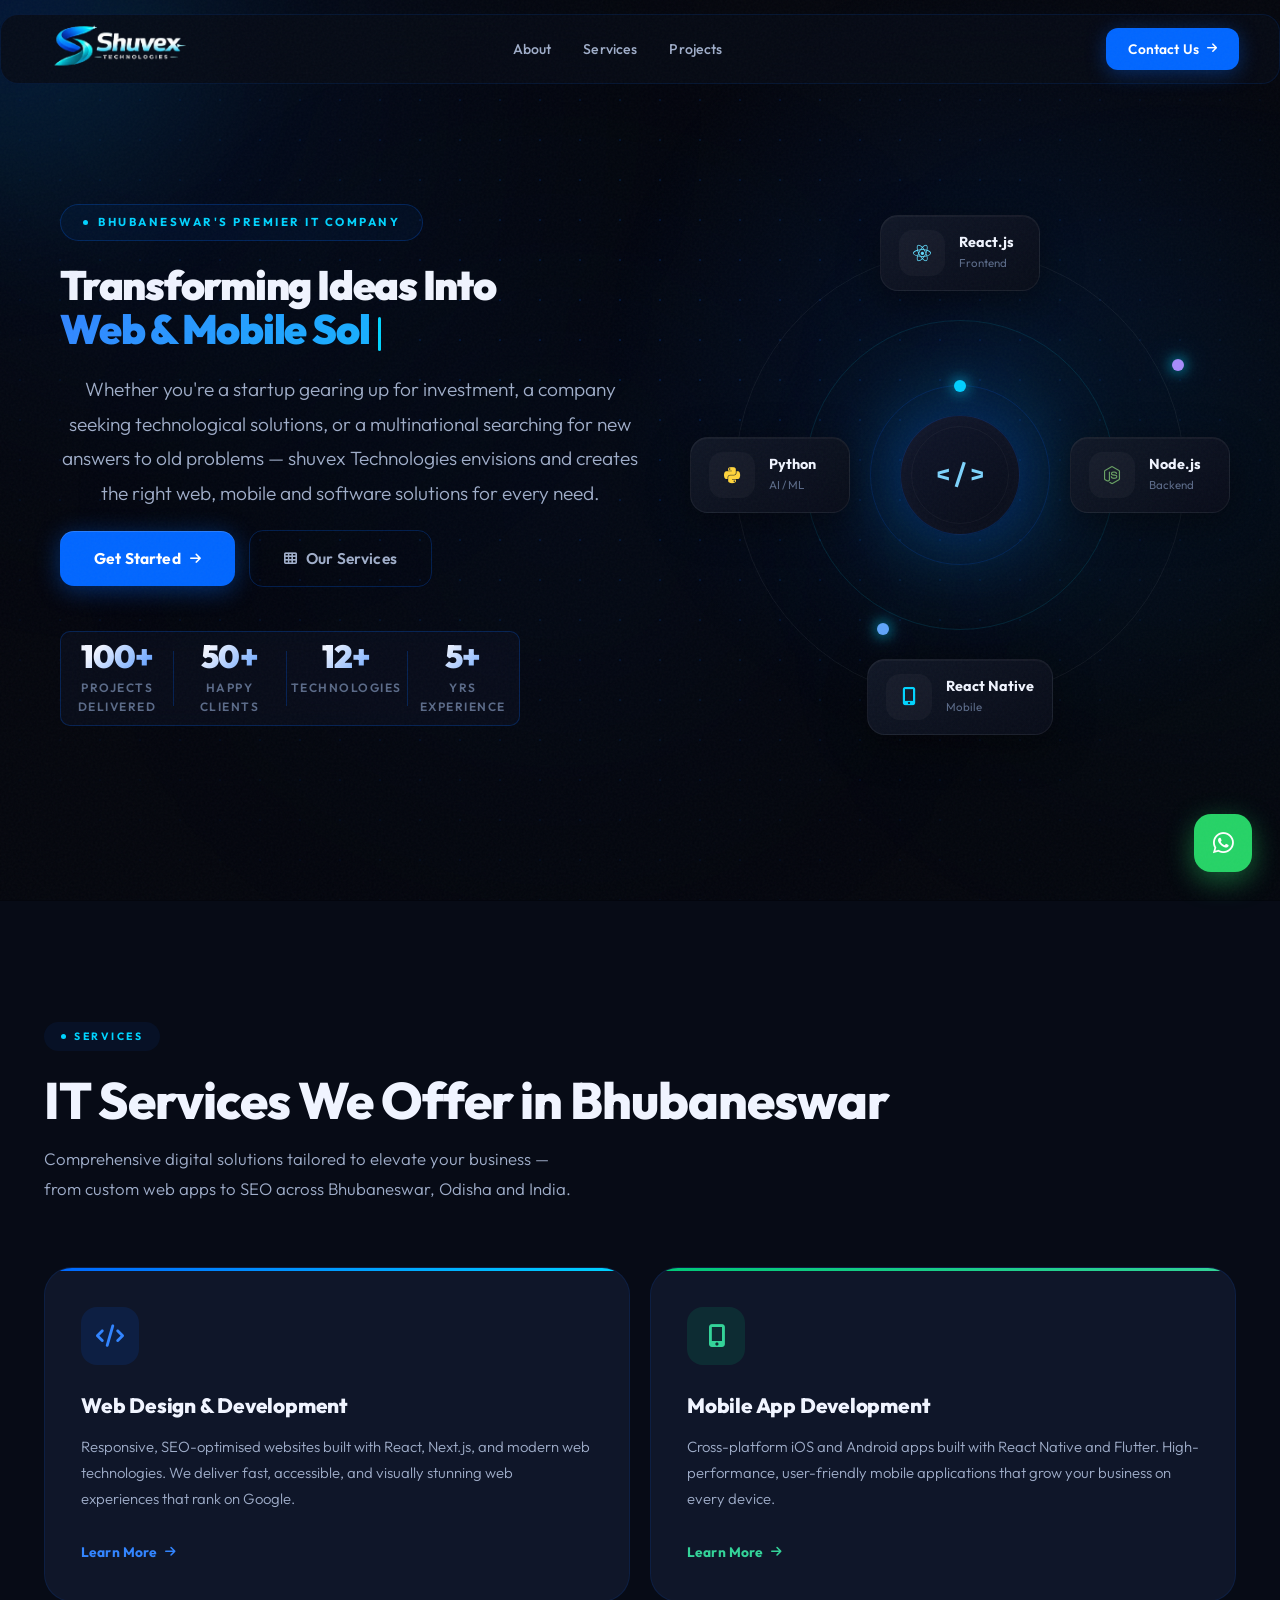
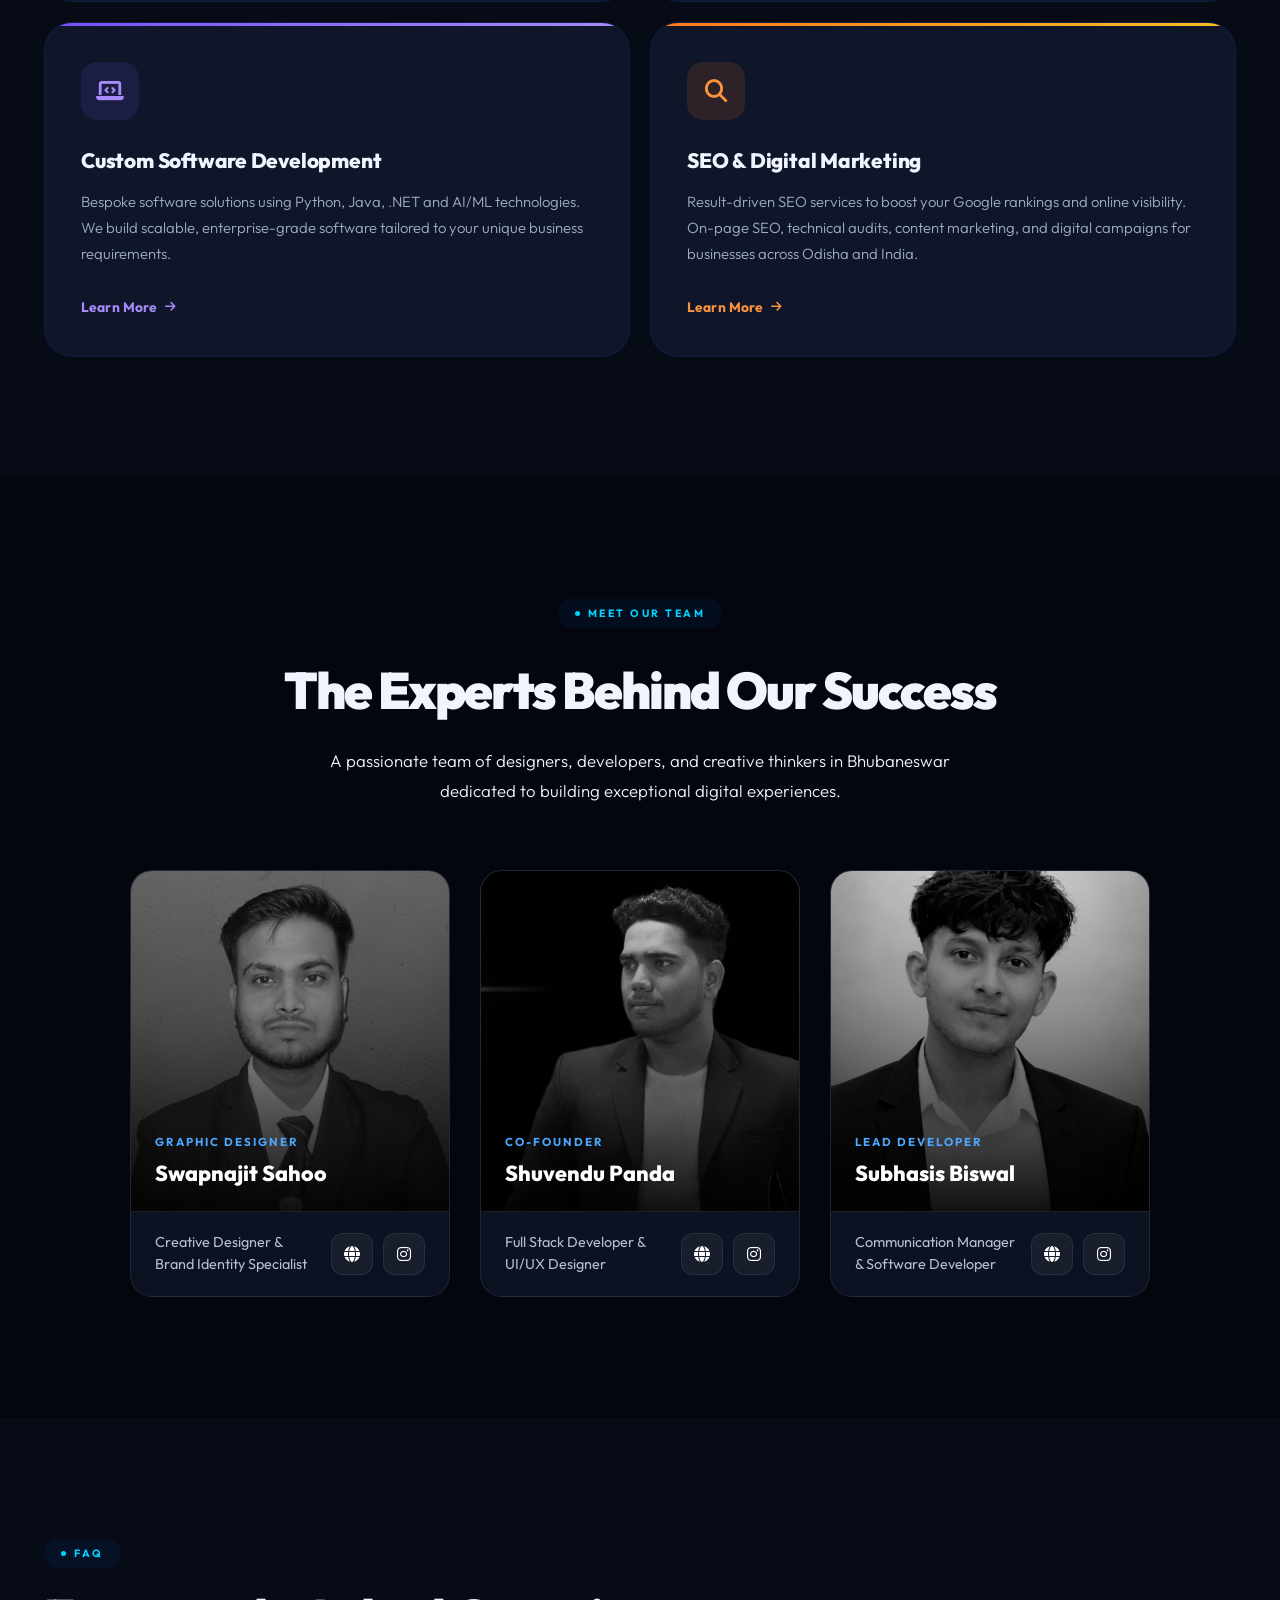
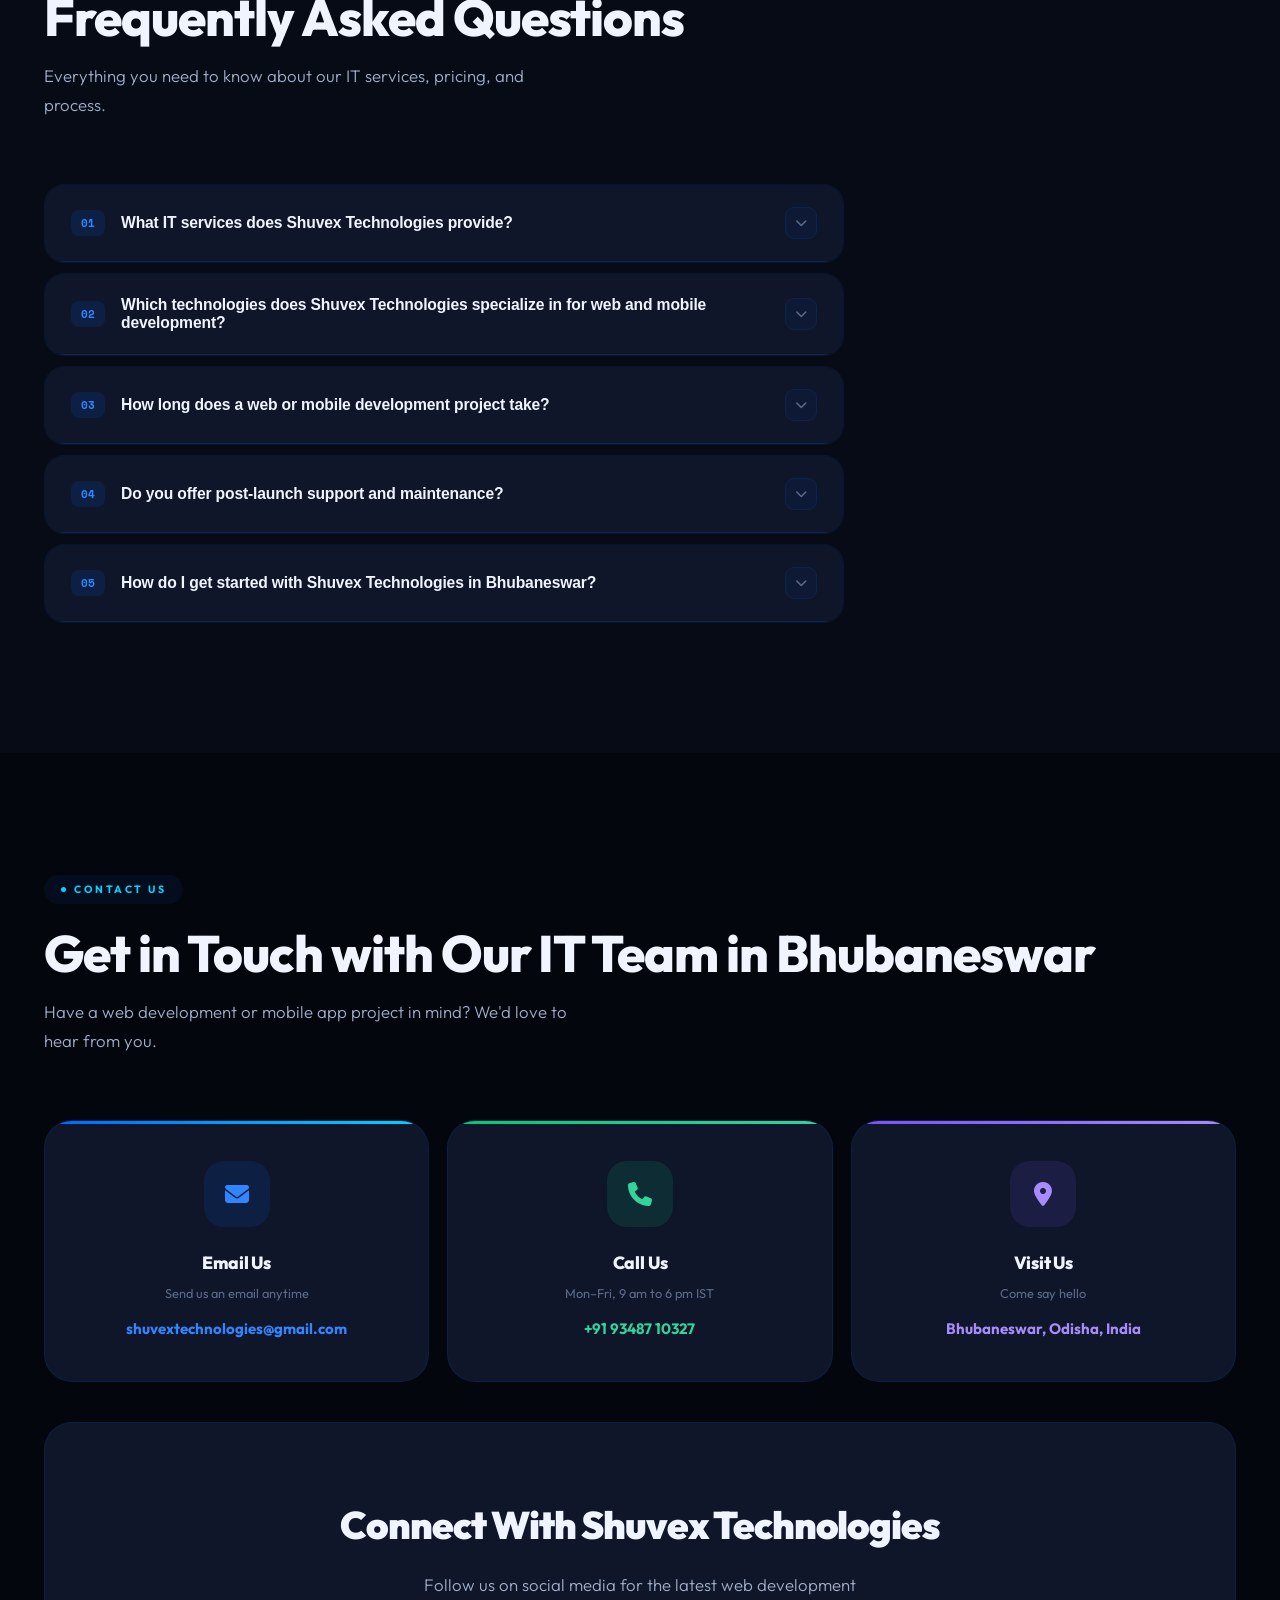
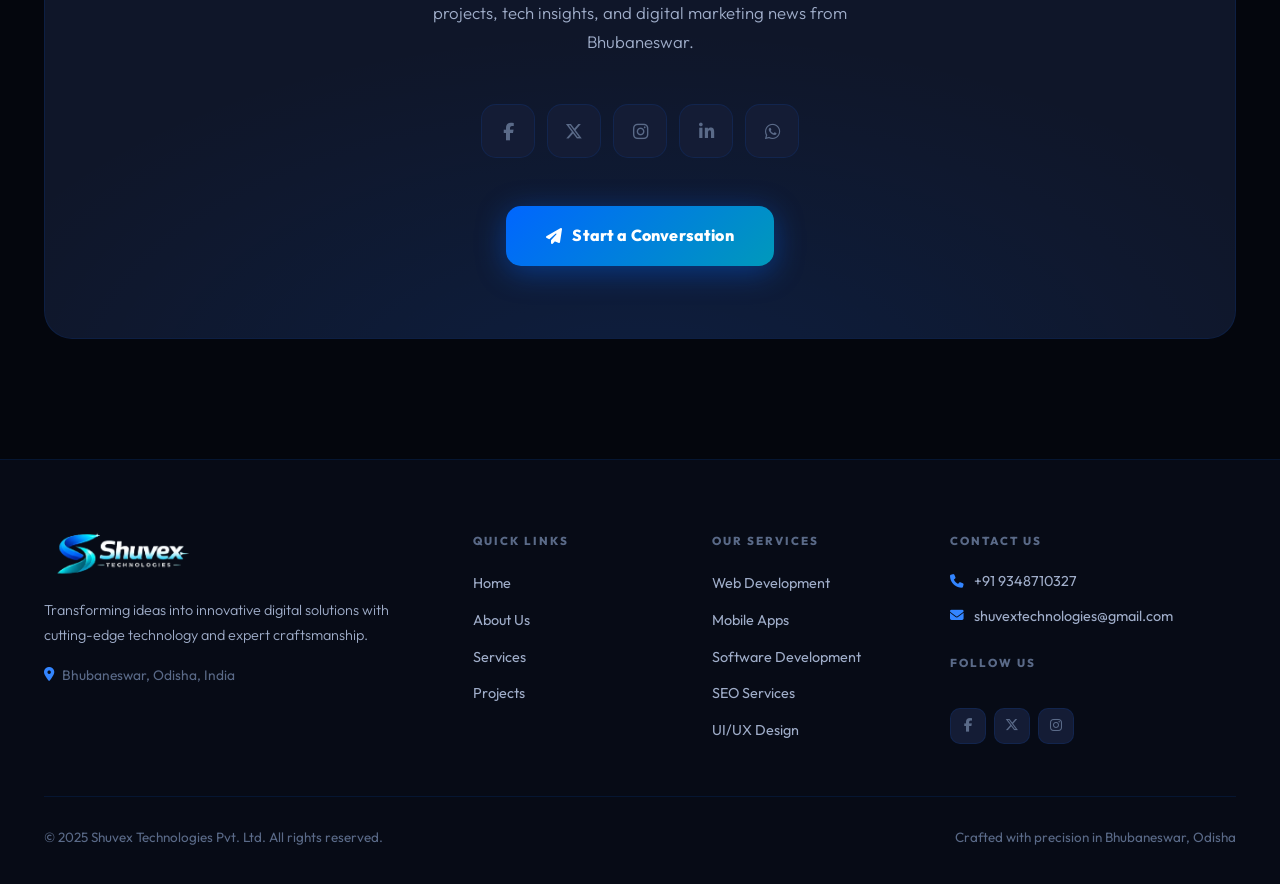
==== index.html @ db58a2f0 "Add files via upload" ====
<!DOCTYPE html>
<html lang="en-IN" prefix="og: https://ogp.me/ns#">
<head>
  <meta charset="UTF-8" />
  <meta name="viewport" content="width=device-width, initial-scale=1.0" />
  <meta http-equiv="X-UA-Compatible" content="IE=edge" />
  <meta name="format-detection" content="telephone=no" />

  <!-- ═══════════════════════════════════════════════
       CANONICAL & ALTERNATE
       ▸ Replace YOUR_DOMAIN with your actual domain
         e.g. https://www.shuvextechnologies.com
  ═══════════════════════════════════════════════ -->
  <link rel="canonical" href="https://www.shuvextechnologies.com/" />
  <link rel="alternate" hreflang="en-IN" href="https://www.shuvextechnologies.com/" />
  <link rel="alternate" hreflang="x-default" href="https://www.shuvextechnologies.com/" />

  <!-- ═══════════════════════════════════════════════
       PRIMARY META TAGS
       ▸ Title: ~60 chars | Description: ~155 chars
       ▸ Consistent brand name: "Shuvex Technologies"
  ═══════════════════════════════════════════════ -->
  <title>Shuvex Technologies | Web & Mobile App Development — Bhubaneswar, Odisha</title>
  <meta name="description" content="Shuvex Technologies – Bhubaneswar's leading IT company. Expert web development, mobile apps (React Native, Flutter), custom software & SEO. 100+ projects, 50+ clients. Call +91-9348710327." />
  <meta name="keywords" content="web development Bhubaneswar, mobile app development Odisha, IT company Bhubaneswar, software development India, SEO services Bhubaneswar, React development, Node.js development, Flutter app development, Python AI ML, Shuvex Technologies" />
  <meta name="author" content="Shuvex Technologies" />
  <meta name="robots" content="index, follow, max-snippet:-1, max-image-preview:large, max-video-preview:-1" />
  <meta name="googlebot" content="index, follow" />
  <meta name="revisit-after" content="7 days" />
  <meta name="language" content="en-IN" />
  <meta name="rating" content="general" />
  <meta name="theme-color" content="#0a0a0f" />

  <!-- ═══════════════════════════════════════════════
       GEO & CONTACT
  ═══════════════════════════════════════════════ -->
  <meta name="geo.region" content="IN-OR" />
  <meta name="geo.placename" content="Bhubaneswar, Odisha, India" />
  <meta name="geo.position" content="20.2961;85.8245" />
  <meta name="ICBM" content="20.2961, 85.8245" />
  <meta name="contact" content="shuvextechnologies@gmail.com" />
  <meta name="telephone" content="+91-9348710327" />

  <!-- ═══════════════════════════════════════════════
       OPEN GRAPH — Facebook / LinkedIn
       ▸ og:image must be 1200×630 px, < 8MB, absolute URL
       ▸ Replace YOUR_DOMAIN throughout
  ═══════════════════════════════════════════════ -->
  <meta property="og:type" content="website" />
  <meta property="og:site_name" content="Shuvex Technologies" />
  <meta property="og:url" content="https://www.shuvextechnologies.com/" />
  <meta property="og:title" content="Shuvex Technologies | Web & Mobile App Development — Bhubaneswar" />
  <meta property="og:description" content="Transform your business with cutting-edge digital solutions. Web development, mobile apps, custom software & SEO by Bhubaneswar's top IT company. 100+ projects delivered." />
  <meta property="og:image" content="https://www.shuvextechnologies.com/og-image.jpg" />
  <meta property="og:image:secure_url" content="https://www.shuvextechnologies.com/og-image.jpg" />
  <meta property="og:image:width" content="1200" />
  <meta property="og:image:height" content="630" />
  <meta property="og:image:alt" content="Shuvex Technologies – IT Company in Bhubaneswar, Odisha" />
  <meta property="og:image:type" content="image/jpeg" />
  <meta property="og:locale" content="en_IN" />

  <!-- ═══════════════════════════════════════════════
       TWITTER / X CARD
  ═══════════════════════════════════════════════ -->
  <meta name="twitter:card" content="summary_large_image" />
  <meta name="twitter:site" content="@innovative9197" />
  <meta name="twitter:creator" content="@innovative9197" />
  <meta name="twitter:title" content="Shuvex Technologies | Web & Mobile App Development — Bhubaneswar" />
  <meta name="twitter:description" content="Bhubaneswar's premier IT company. Web development, mobile apps, custom software & SEO. 100+ projects, 50+ clients. Call +91-9348710327." />
  <meta name="twitter:image" content="https://www.shuvextechnologies.com/og-image.jpg" />
  <meta name="twitter:image:alt" content="Shuvex Technologies Logo and Banner" />

  <!-- ═══════════════════════════════════════════════
       STRUCTURED DATA — Organization
       ▸ Single source of truth; @id matches canonical
  ═══════════════════════════════════════════════ -->
  <script type="application/ld+json">
  {
    "@context": "https://schema.org",
    "@type": "Organization",
    "@id": "https://www.shuvextechnologies.com/#organization",
    "name": "Shuvex Technologies",
    "legalName": "Shuvex Technologies Private Limited",
    "url": "https://www.shuvextechnologies.com/",
    "logo": {
      "@type": "ImageObject",
      "url": "https://www.shuvextechnologies.com/shuvex_2.webp",
      "width": 200,
      "height": 60
    },
    "image": "https://www.shuvextechnologies.com/og-image.jpg",
    "description": "Leading IT company in Bhubaneswar providing web development, mobile app development, custom software solutions, and SEO services across Odisha and India.",
    "email": "shuvextechnologies@gmail.com",
    "telephone": "+91-9348710327",
    "foundingDate": "2019",
    "numberOfEmployees": {
      "@type": "QuantitativeValue",
      "value": 10
    },
    "address": {
      "@type": "PostalAddress",
      "addressLocality": "Bhubaneswar",
      "addressRegion": "Odisha",
      "postalCode": "751001",
      "addressCountry": "IN"
    },
    "geo": {
      "@type": "GeoCoordinates",
      "latitude": "20.2961",
      "longitude": "85.8245"
    },
    "areaServed": [
      { "@type": "City",    "name": "Bhubaneswar" },
      { "@type": "State",   "name": "Odisha" },
      { "@type": "Country", "name": "India" }
    ],
    "knowsAbout": ["Web Development", "Mobile App Development", "Software Development", "SEO", "React", "Node.js", "Flutter", "Python", "AI/ML"],
    "sameAs": [
      "https://www.facebook.com/people/Innovativedev/61570509564772/",
      "https://x.com/innovative9197",
      "https://www.instagram.com/innovativedev12/",
      "https://www.linkedin.com/in/innovative-dev-6765a0341/"
    ]
  }
  </script>

  <!-- ═══════════════════════════════════════════════
       STRUCTURED DATA — Local Business
  ═══════════════════════════════════════════════ -->
  <script type="application/ld+json">
  {
    "@context": "https://schema.org",
    "@type": "LocalBusiness",
    "@id": "https://www.shuvextechnologies.com/#localbusiness",
    "name": "Shuvex Technologies",
    "image": "https://www.shuvextechnologies.com/og-image.jpg",
    "url": "https://www.shuvextechnologies.com/",
    "telephone": "+91-9348710327",
    "email": "shuvextechnologies@gmail.com",
    "priceRange": "$$",
    "currenciesAccepted": "INR",
    "paymentAccepted": "Cash, Credit Card, Bank Transfer, UPI",
    "address": {
      "@type": "PostalAddress",
      "addressLocality": "Bhubaneswar",
      "addressRegion": "Odisha",
      "postalCode": "751001",
      "addressCountry": "IN"
    },
    "geo": {
      "@type": "GeoCoordinates",
      "latitude": "20.2961",
      "longitude": "85.8245"
    },
    "openingHoursSpecification": [
      {
        "@type": "OpeningHoursSpecification",
        "dayOfWeek": ["Monday","Tuesday","Wednesday","Thursday","Friday"],
        "opens": "09:00",
        "closes": "18:00"
      }
    ],
    "hasMap": "https://maps.google.com/?q=Bhubaneswar,Odisha,India",
    "parentOrganization": { "@id": "https://www.shuvextechnologies.com/#organization" }
  }
  </script>

  <!-- ═══════════════════════════════════════════════
       STRUCTURED DATA — WebSite + Sitelinks SearchBox
  ═══════════════════════════════════════════════ -->
  <script type="application/ld+json">
  {
    "@context": "https://schema.org",
    "@type": "WebSite",
    "@id": "https://www.shuvextechnologies.com/#website",
    "url": "https://www.shuvextechnologies.com/",
    "name": "Shuvex Technologies",
    "description": "Web development, mobile apps and SEO company in Bhubaneswar, Odisha",
    "publisher": { "@id": "https://www.shuvextechnologies.com/#organization" },
    "potentialAction": {
      "@type": "SearchAction",
      "target": {
        "@type": "EntryPoint",
        "urlTemplate": "https://www.shuvextechnologies.com/search?q={search_term_string}"
      },
      "query-input": "required name=search_term_string"
    }
  }
  </script>

  <!-- ═══════════════════════════════════════════════
       STRUCTURED DATA — WebPage (Homepage)
  ═══════════════════════════════════════════════ -->
  <script type="application/ld+json">
  {
    "@context": "https://schema.org",
    "@type": "WebPage",
    "@id": "https://www.shuvextechnologies.com/#webpage",
    "url": "https://www.shuvextechnologies.com/",
    "name": "Shuvex Technologies | Web & Mobile App Development — Bhubaneswar, Odisha",
    "description": "Shuvex Technologies – Bhubaneswar's leading IT company. Expert web development, mobile apps, custom software & SEO.",
    "isPartOf": { "@id": "https://www.shuvextechnologies.com/#website" },
    "about": { "@id": "https://www.shuvextechnologies.com/#organization" },
    "primaryImageOfPage": {
      "@type": "ImageObject",
      "url": "https://www.shuvextechnologies.com/og-image.jpg"
    },
    "breadcrumb": { "@id": "https://www.shuvextechnologies.com/#breadcrumb" },
    "inLanguage": "en-IN",
    "dateModified": "2025-01-01"
  }
  </script>

  <!-- ═══════════════════════════════════════════════
       STRUCTURED DATA — BreadcrumbList
  ═══════════════════════════════════════════════ -->
  <script type="application/ld+json">
  {
    "@context": "https://schema.org",
    "@type": "BreadcrumbList",
    "@id": "https://www.shuvextechnologies.com/#breadcrumb",
    "itemListElement": [
      {
        "@type": "ListItem",
        "position": 1,
        "name": "Home",
        "item": "https://www.shuvextechnologies.com/"
      }
    ]
  }
  </script>

  <!-- ═══════════════════════════════════════════════
       STRUCTURED DATA — Services
  ═══════════════════════════════════════════════ -->
  <script type="application/ld+json">
  {
    "@context": "https://schema.org",
    "@type": "ItemList",
    "name": "IT Services by Shuvex Technologies",
    "itemListElement": [
      {
        "@type": "ListItem",
        "position": 1,
        "item": {
          "@type": "Service",
          "name": "Web Design & Development",
          "description": "Modern, responsive websites using React, Next.js and cutting-edge technologies. Fast, accessible, SEO-optimised web development in Bhubaneswar.",
          "provider": { "@id": "https://www.shuvextechnologies.com/#organization" },
          "areaServed": "Bhubaneswar, Odisha, India",
          "serviceType": "Web Development",
          "url": "https://www.shuvextechnologies.com/service.html#web-development"
        }
      },
      {
        "@type": "ListItem",
        "position": 2,
        "item": {
          "@type": "Service",
          "name": "Mobile App Development",
          "description": "Cross-platform iOS and Android apps built with React Native and Flutter for Odisha businesses.",
          "provider": { "@id": "https://www.shuvextechnologies.com/#organization" },
          "areaServed": "Bhubaneswar, Odisha, India",
          "serviceType": "Mobile Application Development",
          "url": "https://www.shuvextechnologies.com/service.html#mobile-development"
        }
      },
      {
        "@type": "ListItem",
        "position": 3,
        "item": {
          "@type": "Service",
          "name": "Custom Software Development",
          "description": "Tailored enterprise software using Python, Java, .NET and AI/ML technologies.",
          "provider": { "@id": "https://www.shuvextechnologies.com/#organization" },
          "areaServed": "Bhubaneswar, Odisha, India",
          "serviceType": "Software Development",
          "url": "https://www.shuvextechnologies.com/service.html#software"
        }
      },
      {
        "@type": "ListItem",
        "position": 4,
        "item": {
          "@type": "Service",
          "name": "SEO & Digital Marketing",
          "description": "Result-driven SEO services to boost Google rankings and online visibility for businesses in Odisha and India.",
          "provider": { "@id": "https://www.shuvextechnologies.com/#organization" },
          "areaServed": "Bhubaneswar, Odisha, India",
          "serviceType": "SEO & Digital Marketing",
          "url": "https://www.shuvextechnologies.com/service.html#seo"
        }
      }
    ]
  }
  </script>

  <!-- ═══════════════════════════════════════════════
       STRUCTURED DATA — SiteNavigationElement
  ═══════════════════════════════════════════════ -->
  <script type="application/ld+json">
  {
    "@context": "https://schema.org",
    "@type": "SiteNavigationElement",
    "name": ["About", "Services", "Projects", "Contact"],
    "url": [
      "https://www.shuvextechnologies.com/about.html",
      "https://www.shuvextechnologies.com/service.html",
      "https://www.shuvextechnologies.com/project.html",
      "https://www.shuvextechnologies.com/#contact"
    ]
  }
  </script>

  <!-- ═══════════════════════════════════════════════
       STRUCTURED DATA — FAQ
       ▸ Matches visible FAQ content exactly
  ═══════════════════════════════════════════════ -->
  <script type="application/ld+json">
  {
    "@context": "https://schema.org",
    "@type": "FAQPage",
    "mainEntity": [
      {
        "@type": "Question",
        "name": "What IT services does Shuvex Technologies provide?",
        "acceptedAnswer": {
          "@type": "Answer",
          "text": "Shuvex Technologies offers four core services: web design and development (React, Next.js), mobile app development (React Native, Flutter), custom software development (Python, Java, .NET, AI/ML), and SEO & digital marketing in Bhubaneswar, Odisha, India."
        }
      },
      {
        "@type": "Question",
        "name": "Which technologies does Shuvex Technologies specialize in for web and mobile development?",
        "acceptedAnswer": {
          "@type": "Answer",
          "text": "We specialize in React, Next.js, Node.js, Express, MongoDB, Flutter, React Native, Python, Java, and .NET for building scalable web and mobile applications, plus AI/ML integration for intelligent software solutions."
        }
      },
      {
        "@type": "Question",
        "name": "How long does a web or mobile development project take?",
        "acceptedAnswer": {
          "@type": "Answer",
          "text": "Project timelines depend on complexity and scope, typically ranging from 2 weeks for small tasks (landing pages, minor features) to several months for large-scale enterprise applications or complex mobile apps."
        }
      },
      {
        "@type": "Question",
        "name": "Do you offer post-launch support and maintenance?",
        "acceptedAnswer": {
          "@type": "Answer",
          "text": "Yes, we provide ongoing maintenance, performance updates, and dedicated support packages to ensure your web application or mobile app continues to perform at its best after launch."
        }
      },
      {
        "@type": "Question",
        "name": "How do I get started with Shuvex Technologies in Bhubaneswar?",
        "acceptedAnswer": {
          "@type": "Answer",
          "text": "Getting started is easy! Reach out via the Contact section, email us at shuvextechnologies@gmail.com, or call us at +91-9348710327. We will schedule a free consultation to discuss your project goals and propose the best digital solution for your business."
        }
      }
    ]
  }
  </script>

  <!-- ═══════════════════════════════════════════════
       STRUCTURED DATA — Team Members (Person)
  ═══════════════════════════════════════════════ -->
  <script type="application/ld+json">
  {
    "@context": "https://schema.org",
    "@type": "ItemList",
    "name": "Shuvex Technologies Team",
    "itemListElement": [
      {
        "@type": "ListItem",
        "position": 1,
        "item": {
          "@type": "Person",
          "name": "Swapnajit Sahoo",
          "jobTitle": "Graphic Designer & Brand Identity Specialist",
          "worksFor": { "@id": "https://www.shuvextechnologies.com/#organization" },
          "image": "https://www.shuvextechnologies.com/team1.webp",
          "url": "https://jeet-portfolio-beta.vercel.app/"
        }
      },
      {
        "@type": "ListItem",
        "position": 2,
        "item": {
          "@type": "Person",
          "name": "Shuvendu Panda",
          "jobTitle": "Co-Founder, Full Stack Developer & UI/UX Designer",
          "worksFor": { "@id": "https://www.shuvextechnologies.com/#organization" },
          "image": "https://www.shuvextechnologies.com/team2.webp",
          "url": "https://shuvendupanda.netlify.app/"
        }
      },
      {
        "@type": "ListItem",
        "position": 3,
        "item": {
          "@type": "Person",
          "name": "Subhasis Biswal",
          "jobTitle": "Lead Developer & Communication Manager",
          "worksFor": { "@id": "https://www.shuvextechnologies.com/#organization" },
          "image": "https://www.shuvextechnologies.com/team3.webp",
          "url": "https://portfolio-ntfc.onrender.com"
        }
      }
    ]
  }
  </script>

  <!-- ═══════════════════════════════════════════════
       PERFORMANCE — Resource Hints
       ▸ Preload LCP image (replace with your actual
         hero / above-fold image)
  ═══════════════════════════════════════════════ -->
  <link rel="preconnect" href="https://fonts.googleapis.com" />
  <link rel="preconnect" href="https://fonts.gstatic.com" crossorigin />
  <link rel="preconnect" href="https://cdnjs.cloudflare.com" />
  <link rel="dns-prefetch" href="https://www.google-analytics.com" />
  <link rel="dns-prefetch" href="https://www.googletagmanager.com" />

  <!-- Preload LCP image — avoids layout shift and speeds Core Web Vitals -->
  <link rel="preload" as="image" href="shuvex_2.webp" fetchpriority="high" />

  <!-- Critical CSS: fonts loaded without render-blocking -->
  <link rel="preload" as="style" href="https://fonts.googleapis.com/css2?family=Outfit:wght@300;400;500;600;700;800;900&family=Space+Mono:ital,wght@0,400;0,700;1,400&display=swap" onload="this.rel='stylesheet'" />
  <noscript>
    <link rel="stylesheet" href="https://fonts.googleapis.com/css2?family=Outfit:wght@300;400;500;600;700;800;900&family=Space+Mono:ital,wght@0,400;0,700;1,400&display=swap" />
  </noscript>

  <!-- Icons — deferred to avoid render-blocking -->
  <link rel="stylesheet" href="https://cdnjs.cloudflare.com/ajax/libs/font-awesome/6.5.0/css/all.min.css" media="print" onload="this.media='all'" />
  <noscript><link rel="stylesheet" href="https://cdnjs.cloudflare.com/ajax/libs/font-awesome/6.5.0/css/all.min.css" /></noscript>

  <!-- Stylesheets -->
  <link rel="stylesheet" href="index.css" />
  <link rel="stylesheet" href="common.css" />

  <!-- Favicon set — add your actual files -->
  <link rel="icon" type="image/png" sizes="32x32" href="/favicon-32x32.png" />
  <link rel="icon" type="image/png" sizes="16x16" href="/favicon-16x16.png" />
  <link rel="apple-touch-icon" sizes="180x180" href="/apple-touch-icon.png" />
  <link rel="manifest" href="/site.webmanifest" />
</head>

<body>

<!-- ▸ Skip Navigation: accessibility + crawlability -->
<a href="#main-content" class="skip-nav" style="position:absolute;left:-9999px;top:0;z-index:9999;padding:8px 16px;background:#000;color:#fff;text-decoration:none">Skip to main content</a>

<div class="beam beam-1" aria-hidden="true"></div>
<div class="beam beam-2" aria-hidden="true"></div>
<div class="beam beam-3" aria-hidden="true"></div>

<!-- ═══════════════════════════════════════════════
     HEADER
═══════════════════════════════════════════════ -->
<header id="hdr" role="banner">
  <div class="nav-wrap">
    <a href="/" class="logo" aria-label="shuvex Technologies – IT Company Bhubaneswar, Home">
      <div class="logo-icon" aria-hidden="true">
        <!-- fetchpriority="high" because logo is above the fold -->
        <img src="suvex_2.webp" alt="Shuvex  Technologies logo" width="160" height="48" fetchpriority="high" />
      </div>
    </a>

    <nav class="d-nav" role="navigation" aria-label="Primary navigation">
      <ul role="list">
        <li><a href="/about.html" title="About Shuvex Technologies">About</a></li>
        <li><a href="/service.html" title="IT Services – Web, Mobile, SEO in Bhubaneswar">Services</a></li>
        <li><a href="/project.html" title="Our Projects & Portfolio">Projects</a></li>
      </ul>
    </nav>

    <a href="#contact" class="btn-nav d-cta" aria-label="Contact shuvex Technologies">
      Contact Us <i class="fas fa-arrow-right" style="font-size:0.72rem" aria-hidden="true"></i>
    </a>

    <button class="hamburger" id="hbg" aria-label="Toggle mobile menu" aria-expanded="false" aria-controls="mob">
      <span></span><span></span><span></span>
    </button>
  </div>

  <nav class="mobile-nav" id="mob" role="navigation" aria-label="Mobile navigation" style="margin:0 14px;position:relative;top:0">
    <a href="/about.html">About</a>
    <a href="/service.html">Services</a>
    <a href="/project.html">Projects</a>
  </nav>
</header>

<!-- ═══════════════════════════════════════════════
     MAIN CONTENT
═══════════════════════════════════════════════ -->
<main id="main-content" role="main">

<!-- ─── HERO ─────────────────────────────────── -->
<section class="hero" aria-labelledby="hero-heading">
  <div class="hero-dots" aria-hidden="true"></div>
  <div class="hero-ring" aria-hidden="true"></div>
  <div class="container">
    <div class="hero-inner">
      <div class="hero-eyebrow">
        <span class="dot" aria-hidden="true"></span>
        Bhubaneswar's Premier IT Company
      </div>

      <!-- H1: one per page, primary keyword at the front -->
      <h1 id="hero-heading">
        <span class="l1">Transforming Ideas Into</span>
        <span class="l2">
          <span id="typed" aria-label="Digital Solutions"></span>
          <span class="cursor" aria-hidden="true"></span>
        </span>
      </h1>

      <p style="font-size:clamp(1rem,2vw,1.2rem);line-height:1.8;max-width:70ch;margin:0 auto;text-align:center;">
        Whether you're a startup gearing up for investment, a company seeking technological solutions, or a multinational searching for new answers to old problems — shuvex Technologies envisions and creates the right web, mobile and software solutions for every need.
      </p>

      <div class="hero-btns" style="justify-content:flex-start">
        <a href="#contact" class="btn-primary" aria-label="Get started with Shuvex Technologies">
          Get Started <i class="fas fa-arrow-right" style="font-size:0.78rem" aria-hidden="true"></i>
        </a>
        <a href="#services" class="btn-ghost" aria-label="View our IT services">
          <i class="fas fa-th" style="font-size:0.82rem" aria-hidden="true"></i> Our Services
        </a>
      </div>

      <!-- Stats -->
      <div class="hero-stats" style="margin-left:0;margin-right:auto;max-width:460px;margin-top:44px" aria-label="Company statistics">
        <div class="stat">
          <div class="stat-num">100+</div>
          <div class="stat-label">Projects Delivered</div>
        </div>
        <div class="stat">
          <div class="stat-num">50+</div>
          <div class="stat-label">Happy Clients</div>
        </div>
        <div class="stat">
          <div class="stat-num">12+</div>
          <div class="stat-label">Technologies</div>
        </div>
        <div class="stat">
          <div class="stat-num">5+</div>
          <div class="stat-label">Yrs Experience</div>
        </div>
      </div>
    </div>

    <!-- Decorative orbit — hidden from assistive tech -->
    <div class="hero-orbit-wrap" aria-hidden="true">
      <div class="orb-blob"></div>
      <div class="orb-ring orb-ring-1"></div>
      <div class="orb-ring orb-ring-2"></div>
      <div class="orb-ring orb-ring-3"></div>
      <div class="orb-center">&lt;/&gt;</div>
      <div class="orb-chip orb-chip-1">
        <span class="orb-chip-ico" style="color:#61dafb"><i class="fab fa-react"></i></span>
        <div><div class="orb-chip-txt">React.js</div><div class="orb-chip-sub">Frontend</div></div>
      </div>
      <div class="orb-chip orb-chip-2">
        <span class="orb-chip-ico" style="color:#68a063"><i class="fab fa-node-js"></i></span>
        <div><div class="orb-chip-txt">Node.js</div><div class="orb-chip-sub">Backend</div></div>
      </div>
      <div class="orb-chip orb-chip-3">
        <span class="orb-chip-ico" style="color:#ffd43b"><i class="fab fa-python"></i></span>
        <div><div class="orb-chip-txt">Python</div><div class="orb-chip-sub">AI / ML</div></div>
      </div>
      <div class="orb-chip orb-chip-4">
        <span class="orb-chip-ico" style="color:var(--cyan)"><i class="fas fa-mobile-alt"></i></span>
        <div><div class="orb-chip-txt">React Native</div><div class="orb-chip-sub">Mobile</div></div>
      </div>
    </div>
  </div>
</section>

<div class="divider" role="separator" aria-hidden="true"></div>

<!-- ─── SERVICES ──────────────────────────────── -->
<section id="services" class="services pad" aria-labelledby="services-heading">
  <div class="container">
    <div class="reveal" style="margin-bottom:64px">
      <div class="pill"><span class="pill-dot" aria-hidden="true"></span>Services</div>
      <h2 class="sec-title" id="services-heading">IT Services We Offer in Bhubaneswar</h2>
      <p class="sec-sub">Comprehensive digital solutions tailored to elevate your business — from custom web apps to SEO across Bhubaneswar, Odisha and India.</p>
    </div>

    <div class="services-grid" role="list">

      <article class="svc-card c-blue reveal d1" role="listitem" itemscope itemtype="https://schema.org/Service">
        <div class="svc-top" aria-hidden="true"></div>
        <div class="svc-body">
          <div class="svc-icon" aria-hidden="true"><i class="fas fa-code"></i></div>
          <h3 class="svc-title" itemprop="name">Web Design &amp; Development</h3>
          <p class="svc-desc" itemprop="description">Responsive, SEO-optimised websites built with React, Next.js, and modern web technologies. We deliver fast, accessible, and visually stunning web experiences that rank on Google.</p>
          <meta itemprop="provider" content="Shuvex Technologies" />
          <meta itemprop="areaServed" content="Bhubaneswar, Odisha, India" />
          <a href="service.html#web-development" class="svc-link" aria-label="Learn more about our web design and development services">Learn More <i class="fas fa-arrow-right" aria-hidden="true"></i></a>
        </div>
      </article>

      <article class="svc-card c-green reveal d2" role="listitem" itemscope itemtype="https://schema.org/Service">
        <div class="svc-top" aria-hidden="true"></div>
        <div class="svc-body">
          <div class="svc-icon" aria-hidden="true"><i class="fas fa-mobile-alt"></i></div>
          <h3 class="svc-title" itemprop="name">Mobile App Development</h3>
          <p class="svc-desc" itemprop="description">Cross-platform iOS and Android apps built with React Native and Flutter. High-performance, user-friendly mobile applications that grow your business on every device.</p>
          <meta itemprop="provider" content="Shuvex Technologies" />
          <meta itemprop="areaServed" content="Bhubaneswar, Odisha, India" />
          <a href="service.html#mobile-development" class="svc-link" aria-label="Learn more about our mobile app development services">Learn More <i class="fas fa-arrow-right" aria-hidden="true"></i></a>
        </div>
      </article>

      <article class="svc-card c-purple reveal d3" role="listitem" itemscope itemtype="https://schema.org/Service">
        <div class="svc-top" aria-hidden="true"></div>
        <div class="svc-body">
          <div class="svc-icon" aria-hidden="true"><i class="fas fa-laptop-code"></i></div>
          <h3 class="svc-title" itemprop="name">Custom Software Development</h3>
          <p class="svc-desc" itemprop="description">Bespoke software solutions using Python, Java, .NET and AI/ML technologies. We build scalable, enterprise-grade software tailored to your unique business requirements.</p>
          <meta itemprop="provider" content="Shuvex Technologies" />
          <meta itemprop="areaServed" content="Bhubaneswar, Odisha, India" />
          <a href="service.html#software" class="svc-link" aria-label="Learn more about our custom software development services">Learn More <i class="fas fa-arrow-right" aria-hidden="true"></i></a>
        </div>
      </article>

      <article class="svc-card c-orange reveal d4" role="listitem" itemscope itemtype="https://schema.org/Service">
        <div class="svc-top" aria-hidden="true"></div>
        <div class="svc-body">
          <div class="svc-icon" aria-hidden="true"><i class="fas fa-search"></i></div>
          <h3 class="svc-title" itemprop="name">SEO &amp; Digital Marketing</h3>
          <p class="svc-desc" itemprop="description">Result-driven SEO services to boost your Google rankings and online visibility. On-page SEO, technical audits, content marketing, and digital campaigns for businesses across Odisha and India.</p>
          <meta itemprop="provider" content="Shuvex Technologies" />
          <meta itemprop="areaServed" content="Bhubaneswar, Odisha, India" />
          <a href="service.html#seo" class="svc-link" aria-label="Learn more about our SEO and digital marketing services">Learn More <i class="fas fa-arrow-right" aria-hidden="true"></i></a>
        </div>
      </article>

    </div>
  </div>
</section>

<div class="divider" role="separator" aria-hidden="true"></div>

<!-- ─── TEAM ───────────────────────────────────── -->
<section class="team pad" id="team" aria-labelledby="team-heading">
  <div class="wrap">
    <div class="rv" style="margin-bottom:64px;text-align:center">
      <div class="pill">
        <span class="pd" aria-hidden="true"></span>
        Meet Our Team
      </div>
      <h2 id="team-heading" style="font-size:clamp(2.2rem,4vw,3.2rem);font-weight:900;letter-spacing:-.04em;margin-bottom:14px">
        The Experts Behind Our Success
      </h2>
      <p style="font-size:1.05rem;color:var(--t2);max-width:620px;margin:0 auto;font-weight:300;line-height:1.8">
        A passionate team of designers, developers, and creative thinkers in Bhubaneswar dedicated to building exceptional digital experiences.
      </p>
    </div>

    <div class="team-g" role="list">

      <div class="tcard rv d1" role="listitem" itemscope itemtype="https://schema.org/Person">
        <div class="timg">
          <!--
            ▸ loading="eager" for first visible team card (above fold on mobile).
              Use loading="lazy" for the 2nd and 3rd cards.
            ▸ Always supply width & height to prevent layout shift (CLS).
          -->
          <img src="team1.webp"
               alt="Swapnajit Sahoo – Graphic Designer and Brand Identity Specialist at Shuvex Technologies, Bhubaneswar"
               width="400" height="500"
               loading="eager"
               decoding="async"
               itemprop="image" />
          <div class="timg-content">
            <div class="trole-tag">Graphic Designer</div>
            <div class="tname" itemprop="name">Swapnajit Sahoo</div>
          </div>
        </div>
        <div class="tfoot">
          <div class="trole" itemprop="jobTitle">Creative Designer &amp; Brand Identity Specialist</div>
          <div class="tlinks">
            <a href="https://jeet-portfolio-beta.vercel.app/" class="tlink" target="_blank" rel="noopener noreferrer" aria-label="Swapnajit Sahoo – Portfolio website">
              <i class="fas fa-globe" aria-hidden="true"></i>
            </a>
            <a href="https://www.instagram.com/jeet.dev.codes/" class="tlink" target="_blank" rel="noopener noreferrer" aria-label="Swapnajit Sahoo on Instagram">
              <i class="fab fa-instagram" aria-hidden="true"></i>
            </a>
          </div>
        </div>
      </div>

      <div class="tcard rv d2" role="listitem" itemscope itemtype="https://schema.org/Person">
        <div class="timg">
          <img src="team2.webp"
               alt="Shuvendu Panda – Co-Founder and Full Stack Developer at Shuvex Technologies, Bhubaneswar"
               width="400" height="500"
               loading="lazy"
               decoding="async"
               itemprop="image" />
          <div class="timg-content">
            <div class="trole-tag">Co-Founder</div>
            <div class="tname" itemprop="name">Shuvendu Panda</div>
          </div>
        </div>
        <div class="tfoot">
          <div class="trole" itemprop="jobTitle">Full Stack Developer &amp; UI/UX Designer</div>
          <div class="tlinks">
            <a href="https://shuvendupanda.netlify.app/" class="tlink" target="_blank" rel="noopener noreferrer" aria-label="Shuvendu Panda – Portfolio website">
              <i class="fas fa-globe" aria-hidden="true"></i>
            </a>
            <a href="https://www.instagram.com/the.shuvendu__official?igsh=MWZveWNhbDRobzZuNw%3D%3D&utm_source=qr" class="tlink" target="_blank" rel="noopener noreferrer" aria-label="Shuvendu Panda on Instagram">
              <i class="fab fa-instagram" aria-hidden="true"></i>
            </a>
          </div>
        </div>
      </div>

      <div class="tcard rv d3" role="listitem" itemscope itemtype="https://schema.org/Person">
        <div class="timg">
          <img src="team3.webp"
               alt="Subhasis Biswal – Lead Developer and Communication Manager at Shuvex Technologies, Bhubaneswar"
               width="400" height="500"
               loading="lazy"
               decoding="async"
               itemprop="image" />
          <div class="timg-content">
            <div class="trole-tag">Lead Developer</div>
            <div class="tname" itemprop="name">Subhasis Biswal</div>
          </div>
        </div>
        <div class="tfoot">
          <div class="trole" itemprop="jobTitle">Communication Manager &amp; Software Developer</div>
          <div class="tlinks">
            <a href="https://portfolio-ntfc.onrender.com" class="tlink" target="_blank" rel="noopener noreferrer" aria-label="Subhasis Biswal – Portfolio website">
              <i class="fas fa-globe" aria-hidden="true"></i>
            </a>
            <!-- ▸ TODO: replace placeholder Instagram URL with actual handle -->
            <a href="https://www.instagram.com/" class="tlink" target="_blank" rel="noopener noreferrer" aria-label="Subhasis Biswal on Instagram">
              <i class="fab fa-instagram" aria-hidden="true"></i>
            </a>
          </div>
        </div>
      </div>

    </div>
  </div>
</section>

<div class="divider" role="separator" aria-hidden="true"></div>

<!-- ─── FAQ ───────────────────────────────────── -->
<!--
  Microdata (itemscope) is kept in-page so Googlebot can
  read it even when JavaScript is disabled. The JSON-LD
  in <head> provides the same data as a machine-readable
  duplicate — both are valid and reinforce each other.
-->
<section class="faq-section pad" aria-labelledby="faq-heading">
  <div class="container">
    <div class="reveal" style="margin-bottom:64px">
      <div class="pill"><span class="pill-dot" aria-hidden="true"></span>FAQ</div>
      <h2 class="sec-title" id="faq-heading">Frequently Asked Questions</h2>
      <p class="sec-sub">Everything you need to know about our IT services, pricing, and process.</p>
    </div>

    <div class="faq-list reveal" role="list" itemscope itemtype="https://schema.org/FAQPage">

      <div class="faq-item" role="listitem" itemscope itemprop="mainEntity" itemtype="https://schema.org/Question">
        <button class="faq-q" aria-expanded="false" aria-controls="faq-a-1">
          <div class="faq-q-left">
            <span class="faq-num" aria-hidden="true">01</span>
            <h3 class="faq-q-txt" itemprop="name">What IT services does Shuvex Technologies provide?</h3>
          </div>
          <div class="faq-arr" aria-hidden="true"><i class="fas fa-chevron-down"></i></div>
        </button>
        <div class="faq-a" id="faq-a-1" itemscope itemprop="acceptedAnswer" itemtype="https://schema.org/Answer">
          <p itemprop="text">We offer four core services: web design and development using React and Next.js, mobile app development with React Native and Flutter, custom software development with Python, Java, .NET and AI/ML, and SEO &amp; digital marketing to elevate your Google rankings and online visibility.</p>
        </div>
      </div>

      <div class="faq-item" role="listitem" itemscope itemprop="mainEntity" itemtype="https://schema.org/Question">
        <button class="faq-q" aria-expanded="false" aria-controls="faq-a-2">
          <div class="faq-q-left">
            <span class="faq-num" aria-hidden="true">02</span>
            <h3 class="faq-q-txt" itemprop="name">Which technologies does Shuvex Technologies specialize in for web and mobile development?</h3>
          </div>
          <div class="faq-arr" aria-hidden="true"><i class="fas fa-chevron-down"></i></div>
        </button>
        <div class="faq-a" id="faq-a-2" itemscope itemprop="acceptedAnswer" itemtype="https://schema.org/Answer">
          <p itemprop="text">We specialize in React, Next.js, Node.js, Express, MongoDB, Flutter, React Native, Python, Java, and .NET for building scalable web and mobile applications, plus AI/ML integration for intelligent software solutions.</p>
        </div>
      </div>

      <div class="faq-item" role="listitem" itemscope itemprop="mainEntity" itemtype="https://schema.org/Question">
        <button class="faq-q" aria-expanded="false" aria-controls="faq-a-3">
          <div class="faq-q-left">
            <span class="faq-num" aria-hidden="true">03</span>
            <h3 class="faq-q-txt" itemprop="name">How long does a web or mobile development project take?</h3>
          </div>
          <div class="faq-arr" aria-hidden="true"><i class="fas fa-chevron-down"></i></div>
        </button>
        <div class="faq-a" id="faq-a-3" itemscope itemprop="acceptedAnswer" itemtype="https://schema.org/Answer">
          <p itemprop="text">Project timelines depend on complexity and scope, typically ranging from 2 weeks for small tasks (landing pages, minor features) to several months for large-scale enterprise applications or complex mobile apps.</p>
        </div>
      </div>

      <div class="faq-item" role="listitem" itemscope itemprop="mainEntity" itemtype="https://schema.org/Question">
        <button class="faq-q" aria-expanded="false" aria-controls="faq-a-4">
          <div class="faq-q-left">
            <span class="faq-num" aria-hidden="true">04</span>
            <h3 class="faq-q-txt" itemprop="name">Do you offer post-launch support and maintenance?</h3>
          </div>
          <div class="faq-arr" aria-hidden="true"><i class="fas fa-chevron-down"></i></div>
        </button>
        <div class="faq-a" id="faq-a-4" itemscope itemprop="acceptedAnswer" itemtype="https://schema.org/Answer">
          <p itemprop="text">Yes, we provide ongoing maintenance, performance updates, and dedicated support packages to ensure your web application or mobile app continues to perform at its best after launch.</p>
        </div>
      </div>

      <div class="faq-item" role="listitem" itemscope itemprop="mainEntity" itemtype="https://schema.org/Question">
        <button class="faq-q" aria-expanded="false" aria-controls="faq-a-5">
          <div class="faq-q-left">
            <span class="faq-num" aria-hidden="true">05</span>
            <h3 class="faq-q-txt" itemprop="name">How do I get started with Shuvex Technologies in Bhubaneswar?</h3>
          </div>
          <div class="faq-arr" aria-hidden="true"><i class="fas fa-chevron-down"></i></div>
        </button>
        <div class="faq-a" id="faq-a-5" itemscope itemprop="acceptedAnswer" itemtype="https://schema.org/Answer">
          <p itemprop="text">Getting started is easy! Reach out via our Contact section below, email us at <a href="mailto:shuvextechnologies@gmail.com">shuvextechnologies@gmail.com</a>, or call us at <a href="tel:+919348710327">+91-9348710327</a>. We will schedule a free consultation to discuss your project goals and propose the best digital solution for your business.</p>
        </div>
      </div>

    </div>
  </div>
</section>

<div class="divider" role="separator" aria-hidden="true"></div>

<!-- ─── CONTACT ───────────────────────────────── -->
<section id="contact" class="contact-section pad" aria-labelledby="contact-heading">
  <div class="container">
    <div class="reveal" style="margin-bottom:64px">
      <div class="pill"><span class="pill-dot" aria-hidden="true"></span>Contact Us</div>
      <h2 class="sec-title" id="contact-heading">Get in Touch with Our IT Team in Bhubaneswar</h2>
      <p class="sec-sub">Have a web development or mobile app project in mind? We'd love to hear from you.</p>
    </div>

    <div class="contact-cards reveal" itemscope itemtype="https://schema.org/ContactPage">

      <a href="mailto:shuvextechnologies@gmail.com" class="c-card email" aria-label="Email Shuvex Technologies">
        <div class="c-ico" aria-hidden="true"><i class="fas fa-envelope"></i></div>
        <div class="c-title">Email Us</div>
        <div class="c-sub">Send us an email anytime</div>
        <div class="c-val" itemprop="email">shuvextechnologies@gmail.com</div>
      </a>

      <a href="tel:+919348710327" class="c-card phone" aria-label="Call Shuvex Technologies">
        <div class="c-ico" aria-hidden="true"><i class="fas fa-phone"></i></div>
        <div class="c-title">Call Us</div>
        <div class="c-sub">Mon–Fri, 9 am to 6 pm IST</div>
        <div class="c-val" itemprop="telephone">+91 93487 10327</div>
      </a>

      <div class="c-card location" itemscope itemtype="https://schema.org/PostalAddress">
        <div class="c-ico" aria-hidden="true"><i class="fas fa-map-marker-alt"></i></div>
        <div class="c-title">Visit Us</div>
        <div class="c-sub">Come say hello</div>
        <address class="c-val" style="font-style:normal">
          <span itemprop="addressLocality">Bhubaneswar</span>,
          <span itemprop="addressRegion">Odisha</span>,
          <span itemprop="addressCountry">India</span>
        </address>
      </div>

    </div>

    <div class="social-panel reveal">
      <h3>Connect With Shuvex Technologies</h3>
      <p>Follow us on social media for the latest web development projects, tech insights, and digital marketing news from Bhubaneswar.</p>
      <div class="soc-row">
        <a href="https://www.facebook.com/people/Innovativedev/61570509564772/" target="_blank" rel="noopener noreferrer" class="soc-btn" aria-label="shuvex Technologies on Facebook">
          <i class="fab fa-facebook-f" aria-hidden="true"></i>
        </a>
        <a href="https://x.com/innovative9197" target="_blank" rel="noopener noreferrer" class="soc-btn" aria-label="shuvex Technologies on X (Twitter)">
          <i class="fab fa-x-twitter" aria-hidden="true"></i>
        </a>
        <a href="https://www.instagram.com/innovativedev12/" target="_blank" rel="noopener noreferrer" class="soc-btn" aria-label="shuvex Technologies on Instagram">
          <i class="fab fa-instagram" aria-hidden="true"></i>
        </a>
        <a href="https://www.linkedin.com/in/innovative-dev-6765a0341/" target="_blank" rel="noopener noreferrer" class="soc-btn" aria-label="shuvex Technologies on LinkedIn">
          <i class="fab fa-linkedin-in" aria-hidden="true"></i>
        </a>
        <a href="https://wa.me/919348710327" target="_blank" rel="noopener noreferrer" class="soc-btn wa" aria-label="Chat with shuvex Technologies on WhatsApp">
          <i class="fab fa-whatsapp" aria-hidden="true"></i>
        </a>
      </div>
      <a href="mailto:shuvextechnologies@gmail.com" class="cta-final" aria-label="Start a conversation with shuvex Technologies">
        <i class="fas fa-paper-plane" aria-hidden="true"></i> Start a Conversation
      </a>
    </div>
  </div>
</section>

</main>

<!-- ─── FOOTER ────────────────────────────────── -->
  <footer>
            <div class="container">
                <div class="footer-grid">
                    <div class="footer-brand">
                        <a class="logo" href="index.html">
                           <div class="logo-icon" aria-hidden="true">
        <img src="suvex_2.webp" alt="">
      </div>
                        </a>
                        <p>Transforming ideas into innovative digital solutions with cutting-edge technology and expert
                            craftsmanship.</p>
                        <div class="footer-loc"><i class="fas fa-map-marker-alt"></i> Bhubaneswar, Odisha, India</div>
                    </div>
                    <div class="footer-col">
                        <h4>Quick Links</h4>
                        <ul>
                            <li><a href="index.html">Home</a></li>
                            <li><a href="about.html">About Us</a></li>
                            <li><a href="service.html">Services</a></li>
                            <li><a href="project.html">Projects</a></li>
                            <!-- <li><a href="#">Blog</a></li> -->
                        </ul>
                    </div>
                    <div class="footer-col">
                        <h4>Our Services</h4>
                        <ul>
                            <li><a href="#">Web Development</a></li>
                            <li><a href="#">Mobile Apps</a></li>
                            <li><a href="#">Software Development</a></li>
                            <li><a href="#">SEO Services</a></li>
                            <li><a href="#">UI/UX Design</a></li>
                        </ul>
                    </div>
                    <div class="footer-col">
                        <h4>Contact Us</h4>
                        <ul class="footer-contact">
                            <li><i class="fas fa-phone"></i><a href="tel:+919348710327">+91 9348710327</a></li>
                            <li><i class="fas fa-envelope"></i><a
                                    href="mailto:shuvextechnologies@gmail.com">shuvextechnologies@gmail.com</a></li>
                        </ul>
                        <h4 style="margin-top:26px">Follow Us</h4>
                        <div class="footer-social">
                            <a class="fsoc" href="https://www.facebook.com/people/Innovativedev/61570509564772/"
                                target="_blank"><i class="fab fa-facebook-f"></i></a>
                            <a class="fsoc" href="https://x.com/innovative9197" target="_blank"><i
                                    class="fab fa-x-twitter"></i></a>
                            <a class="fsoc" href="https://www.instagram.com/innovativedev12/" target="_blank"><i
                                    class="fab fa-instagram"></i></a>
                         
                        </div>
                    </div>
                </div>
                <div class="footer-bottom">
                    <p>© 2025 Shuvex Technologies Pvt. Ltd. All rights reserved.</p>
                    <p>Crafted with precision in Bhubaneswar, Odisha</p>
                </div>
            </div>
        </footer>

<!-- WhatsApp float (single instance) -->
<a href="https://wa.me/919348710327" class="wa-float" target="_blank" rel="noopener noreferrer" aria-label="Chat with shuvex Technologies on WhatsApp">
  <i class="fab fa-whatsapp" aria-hidden="true"></i>
</a>

<!-- Back to top (single instance) -->
<button id="topBtn" aria-label="Back to top">↑</button>

<!-- Cursor glow (single instance) -->
<div class="cursor-glow" aria-hidden="true"></div>

<!-- ─── SCRIPTS ────────────────────────────────── -->
<script>
  // Auto-update copyright year — no-JS fallback: set a default in HTML
  document.getElementById('yr').textContent = new Date().getFullYear();
</script>
<script src="index.js" defer></script>
</body>
</html>
---- index.css ----
/* LIGHT BEAMS */
    .beam {
      position: fixed;
      pointer-events: none;
      z-index: 0;
      border-radius: 50%;
      filter: blur(140px);
    }
    .beam-1 {
      width: 700px; height: 700px;
      background: radial-gradient(ellipse, rgba(0,102,255,0.14) 0%, transparent 70%);
      top: -250px; left: -200px;
    }
    .beam-2 {
      width: 500px; height: 500px;
      background: radial-gradient(ellipse, rgba(0,212,255,0.08) 0%, transparent 70%);
      top: 30%; right: -150px;
    }
    .beam-3 {
      width: 600px; height: 600px;
      background: radial-gradient(ellipse, rgba(0,102,255,0.09) 0%, transparent 70%);
      bottom: 10%; left: 20%;
    }

    /* ── SHARED ── */
 

    /* PILL LABEL */
    .pill {
      display: inline-flex;
      align-items: center;
      gap: 8px;
      border: 1px solid var(--border-2);
      background: rgba(0,102,255,0.07);
      color: var(--cyan);
      font-size: 0.68rem;
      font-weight: 700;
      letter-spacing: 2.5px;
      text-transform: uppercase;
      padding: 7px 18px;
      border-radius: 100px;
      margin-bottom: 24px;
    }
    .pill-dot {
      width: 5px; height: 5px;
      background: var(--cyan);
      border-radius: 50%;
      animation: blink-dot 2.2s ease-in-out infinite;
    }
    @keyframes blink-dot { 0%,100%{opacity:1} 50%{opacity:.25} }

    /* SEC HEADER */
    .sec-title {
      font-size: clamp(2.2rem, 4vw, 3.4rem);
      font-weight: 800;
      line-height: 1.08;
      letter-spacing: -0.02em;
      color: var(--text);
      margin-bottom: 16px;
    }
    .sec-sub {
      font-size: 1.05rem;
      color: var(--text-2);
      max-width: 540px;
      line-height: 1.75;
      font-weight: 300;
    }

    .divider {
      height: 1px;
      background: linear-gradient(90deg, transparent 0%, var(--border-2) 30%, var(--border-2) 70%, transparent 100%);
    }

    /* ── HEADER ── */


    /* ── HERO ── */
    /* ─────────────────────────────
   HERO SECTION
───────────────────────────── */
.hero {
  min-height: 100vh;
  display: flex;
  align-items: center;
  padding: 130px 0 80px;
  position: relative;
  overflow: hidden;
}

/* PREMIUM BACKGROUND GLOW */
.hero::before {
  content: '';
  position: absolute;
  inset: 0;

  background:
    radial-gradient(
      circle at 78% 40%,
      rgba(0,102,255,0.10),
      transparent 35%
    );

  pointer-events: none;
}

/* HERO CONTAINER */
.hero .container{
    max-width:1320px;
    width:100%;

    margin:0 auto;

    padding-left:60px;
    padding-right:60px;

    display:flex;
    align-items:center;
    justify-content:space-between;
    gap:60px;

    position:relative;
    z-index:2;

    box-sizing:border-box;
}
/* HERO DOT GRID */
.hero-dots {
  position: absolute;
  inset: 0;

  background-image:
    radial-gradient(
      circle,
      rgba(0,102,255,0.18) 1px,
      transparent 1px
    );

  background-size: 40px 40px;

  mask-image:
    radial-gradient(
      ellipse 75% 85% at 50% 40%,
      black 0%,
      transparent 100%
    );
}

.hero-ring {
  display: none;
}

/* ─────────────────────────────
   LEFT CONTENT
───────────────────────────── */
.hero-inner{
    flex:1;
    max-width:620px;
    margin-left:0;
}

/* ─────────────────────────────
   PREMIUM ORBIT SYSTEM
───────────────────────────── */

.hero-orbit-wrap {
  position: relative;

  width: 520px;
  height: 520px;

  flex-shrink: 0;

  display: flex;
  align-items: center;
  justify-content: center;

  z-index: 2;

  animation: orbitFade 1.2s var(--ease) both;
}

@media (max-width: 1180px) {
  .hero-orbit-wrap {
    display: none;
  }

  .hero-inner {
    max-width: 100%;
    text-align: center;
    margin: 0 auto;
  }

  .hero-btns {
    justify-content: center !important;
  }

  .hero-stats {
    margin-left: auto !important;
    margin-right: auto !important;
  }
}

@keyframes orbitFade {
  from {
    opacity: 0;
    transform: translateY(40px) scale(.92);
  }

  to {
    opacity: 1;
    transform: translateY(0) scale(1);
  }
}

/* CENTER GLOW */
.orb-blob {
  position: absolute;

  width: 260px;
  height: 260px;

  border-radius: 50%;

  background:
    radial-gradient(
      circle,
      rgba(0,102,255,0.28) 0%,
      rgba(0,212,255,0.10) 38%,
      transparent 72%
    );

  filter: blur(50px);
}

/* CENTER CORE */
.orb-center {
  position: absolute;

  width: 120px;
  height: 120px;

  border-radius: 50%;

  background:
    linear-gradient(
      145deg,
      rgba(16,22,42,0.98),
      rgba(7,11,22,0.98)
    );

  border: 1px solid rgba(0,102,255,0.22);

  display: flex;
  align-items: center;
  justify-content: center;

  font-family: 'Space Mono', monospace;
  font-size: 1.7rem;
  font-weight: 700;

  color: #7dd3fc;

  box-shadow:
    0 0 80px rgba(0,102,255,0.28),
    inset 0 0 25px rgba(255,255,255,0.03);

  backdrop-filter: blur(20px);

  z-index: 20;
}

.orb-center::before {
  content: '';

  position: absolute;
  inset: 10px;

  border-radius: 50%;

  border: 1px solid rgba(255,255,255,0.04);
}

/* ORBIT RINGS */

.orb-ring {
  position: absolute;

  border-radius: 50%;

  border-style: solid;
  border-color: rgba(0,102,255,0.16);

  animation-timing-function: linear;
  animation-iteration-count: infinite;
}

/* INNER RING */
.orb-ring-1 {
  width: 180px;
  height: 180px;

  border-width: 1px;

  animation-name: orbitSpin;
  animation-duration: 12s;
}

/* MIDDLE RING */
.orb-ring-2 {
  width: 310px;
  height: 310px;

  border-width: 1px;

  border-color: rgba(0,212,255,0.12);

  animation-name: orbitSpinReverse;
  animation-duration: 18s;
}

/* OUTER RING */
.orb-ring-3 {
  width: 450px;
  height: 450px;

  border-width: 1px;

  border-color: rgba(255,255,255,0.06);

  animation-name: orbitSpin;
  animation-duration: 28s;
}

/* SPIN ANIMATION */

@keyframes orbitSpin {
  from {
    transform: rotate(0deg);
  }

  to {
    transform: rotate(360deg);
  }
}

@keyframes orbitSpinReverse {
  from {
    transform: rotate(360deg);
  }

  to {
    transform: rotate(0deg);
  }
}

/* GLOW DOTS */

.orb-ring::before {
  content: '';

  position: absolute;

  width: 12px;
  height: 12px;

  border-radius: 50%;

  background: var(--cyan);

  top: -6px;
  left: 50%;

  transform: translateX(-50%);

  box-shadow:
    0 0 14px rgba(0,212,255,0.9),
    0 0 30px rgba(0,212,255,0.45);
}

.orb-ring-2::before {
  background: #60a5fa;

  top: auto;
  bottom: -6px;

  left: 25%;
}

.orb-ring-3::before {
  background: #a78bfa;

  left: auto;
  right: -6px;

  top: 24%;
}

/* ─────────────────────────────
   FLOATING TECH CARDS
───────────────────────────── */

.orb-chip {
  position: absolute;

  min-width: 160px;

  padding: 14px 18px;

  border-radius: 18px;

  background:
    linear-gradient(
      145deg,
      rgba(17,24,39,0.92),
      rgba(8,12,24,0.92)
    );

  border: 1px solid rgba(255,255,255,0.06);

  backdrop-filter: blur(24px);

  display: flex;
  align-items: center;
  gap: 14px;

  z-index: 30;

  box-shadow:
    0 10px 40px rgba(0,0,0,0.45),
    inset 0 1px 0 rgba(255,255,255,0.04);

  transition: var(--t);
}

.orb-chip:hover {
  transform: translateY(-6px) scale(1.03);
  border-color: rgba(0,102,255,0.22);
}

.orb-chip-ico {
  width: 46px;
  height: 46px;

  border-radius: 14px;

  display: flex;
  align-items: center;
  justify-content: center;

  font-size: 1.15rem;

  background: rgba(255,255,255,0.03);

  flex-shrink: 0;
}

.orb-chip-txt {
  font-size: .9rem;
  font-weight: 700;

  color: var(--text);

  line-height: 1.2;
}

.orb-chip-sub {
  font-size: .72rem;

  color: var(--text-3);

  margin-top: 3px;
}

/* CARD POSITIONS */

.orb-chip-1 {
  top: 0;
  left: 50%;

  transform: translateX(-50%);

  animation: floatY 4s ease-in-out infinite;
}

.orb-chip-2 {
  right: -10px;
  top: 50%;

  transform: translateY(-50%);

  animation: floatX 5s ease-in-out infinite;
}

.orb-chip-3 {
  left: -10px;
  top: 50%;

  transform: translateY(-50%);

  animation: floatX2 5s ease-in-out infinite;
}

.orb-chip-4 {
  bottom: 0;
  left: 50%;

  transform: translateX(-50%);

  animation: floatY2 4.5s ease-in-out infinite;
}

/* FLOAT ANIMATIONS */

@keyframes floatY {
  0%,100% {
    transform: translateX(-50%) translateY(0px);
  }

  50% {
    transform: translateX(-50%) translateY(-12px);
  }
}

@keyframes floatY2 {
  0%,100% {
    transform: translateX(-50%) translateY(0px);
  }

  50% {
    transform: translateX(-50%) translateY(10px);
  }
}

@keyframes floatX {
  0%,100% {
    transform: translateY(-50%) translateX(0px);
  }

  50% {
    transform: translateY(-50%) translateX(10px);
  }
}

@keyframes floatX2 {
  0%,100% {
    transform: translateY(-50%) translateX(0px);
  }

  50% {
    transform: translateY(-50%) translateX(-10px);
  }
}

    .hero-eyebrow {
      display: inline-flex;
      align-items: center;
      gap: 10px;
      border: 1px solid var(--border-2);
      background: rgba(0,102,255,0.06);
      border-radius: 100px;
      padding: 8px 22px;
      font-size: 0.72rem;
      font-weight: 700;
      color: var(--cyan);
      letter-spacing: 2.5px;
      text-transform: uppercase;
      margin-bottom: 22px;
      animation: up 0.7s var(--ease) both;
    }
    .hero-eyebrow .dot { width: 5px; height: 5px; background: var(--cyan); border-radius: 50%; animation: blink-dot 2s infinite; }

    .hero h1 {
      font-size: clamp(2.2rem, 3.2vw, 3.4rem);
      font-weight: 900;
      line-height: 1.08;
      letter-spacing: -0.03em;
      margin-bottom: 20px;
      animation: up 0.7s var(--ease) 0.1s both;
    }
    .hero h1 .l1 { display: block; color: var(--text); }
    .hero h1 .l2 {
      display: block;
      background: linear-gradient(120deg, var(--blue-bright) 0%, var(--cyan) 100%);
      -webkit-background-clip: text;
      -webkit-text-fill-color: transparent;
      background-clip: text;
      min-height: 1.1em;
    }
    .cursor {
      display: inline-block;
      width: 3px;
      height: 0.82em;
      background: var(--cyan);
      margin-left: 3px;
      vertical-align: middle;
      border-radius: 2px;
      animation: blink 1s step-end infinite;
      -webkit-text-fill-color: var(--cyan);
    }
    @keyframes blink { 0%,100%{opacity:1} 50%{opacity:0} }

    .hero p {
      font-size: clamp(0.9rem, 1.3vw, 1rem);
      color: var(--text-2);
      max-width: 520px;
      margin: 0 0 36px;
      line-height: 1.78;
      font-weight: 300;
      animation: up 0.7s var(--ease) 0.2s both;
    }

    .hero-btns {
      margin-top: 20px;
      display: flex;
      align-items: center;
      justify-content: center;
      gap: 14px;
      flex-wrap: wrap;
      animation: up 0.7s var(--ease) 0.3s both;
    }

    .btn-primary {
      display: inline-flex;
      align-items: center;
      gap: 9px;
      background: var(--blue);
      color: #fff;
      padding: 15px 34px;
      border-radius: 14px;
      font-size: 0.97rem;
      font-weight: 700;
      text-decoration: none;
      border: none;
      cursor: pointer;
      transition: var(--t);
      box-shadow: 0 4px 24px rgba(0,102,255,0.4), inset 0 1px 0 rgba(255,255,255,0.15);
      letter-spacing: 0.01em;
    }
    .btn-primary:hover { transform: translateY(-3px); background: var(--blue-bright); box-shadow: 0 10px 36px rgba(0,102,255,0.5); }

    .btn-ghost {
      display: inline-flex;
      align-items: center;
      gap: 9px;
      background: transparent;
      color: var(--text-2);
      padding: 15px 34px;
      border-radius: 14px;
      font-size: 0.97rem;
      font-weight: 600;
      text-decoration: none;
      border: 1px solid var(--border-2);
      cursor: pointer;
      transition: var(--t);
      letter-spacing: 0.01em;
    }
    .btn-ghost:hover { color: var(--text); border-color: var(--border-3); background: rgba(0,102,255,0.08); transform: translateY(-3px); }

    .hero-stats {
      display: flex;
      justify-content: center;
      gap: 0;
      margin-top: 2px;
      animation: up 0.7s var(--ease) 0.45s both;
      border: 1px solid var(--border-2);
      border-radius:10px;
      background: rgba(11,16,32,0.6);
      backdrop-filter: blur(12px);
      overflow: hidden;
      max-width: 80px;
     margin-bottom: 20px;
    }
    .stat {
      flex: 1;
      padding: 8px 5px;
      text-align: center;
      position: relative;
    }
    .stat + .stat::before {
      content:'';
      position: absolute;
      left: 0; top: 20%; bottom: 20%;
      width: 1px;
      background: var(--border-2);
    }
    .stat-num {
      font-size: 2rem;
      font-weight: 900;
      letter-spacing: -0.03em;
      background: linear-gradient(135deg, var(--text) 30%, var(--blue-bright));
      -webkit-background-clip: text;
      -webkit-text-fill-color: transparent;
      background-clip: text;
      line-height: 1;
      margin-bottom: 6px;
    }
    .stat-label {
      font-size: 0.75rem;
      color: var(--text-3);
      text-transform: uppercase;
      letter-spacing: 1.5px;
      font-weight: 600;
    }

    @keyframes up { from{opacity:0;transform:translateY(28px)} to{opacity:1;transform:translateY(0)} }

    /* ── SERVICES ── */
    .services { background: var(--dark-1); }

    .services-grid {
      display: grid;
      grid-template-columns: repeat(2, 1fr);
      gap: 20px;
    }
    @media (max-width: 720px) { .services-grid { grid-template-columns: 1fr; } }
    .svc-body{
    position: relative;
    z-index: 2;
}

.svc-link{
    position: relative;
    z-index: 3;
}
    .svc-card {
      background: var(--dark-3);
      border: 1px solid var(--border);
      border-radius: var(--r-xl);
      overflow: hidden;
      transition: var(--t);
      position: relative;
      cursor: pointer;
      group: true;
    }
    .svc-card:hover {
      border-color: var(--border-3);
      transform: translateY(-6px);
      box-shadow: 0 24px 72px rgba(0,0,0,0.5), 0 0 0 1px rgba(0,102,255,0.18);
    }
    .svc-card::before {
      content:'';
      position:absolute;
      inset:0;
      opacity: 0;
      transition: var(--t);
    }
    .svc-card:hover::before { opacity:1; }
    .svc-card.c-blue::before  { background: radial-gradient(ellipse 80% 60% at 10% 0%, rgba(0,102,255,0.07), transparent); }
    .svc-card.c-green::before { background: radial-gradient(ellipse 80% 60% at 10% 0%, rgba(0,200,120,0.06), transparent); }
    .svc-card.c-purple::before{ background: radial-gradient(ellipse 80% 60% at 10% 0%, rgba(120,80,255,0.07), transparent); }
    .svc-card.c-orange::before{ background: radial-gradient(ellipse 80% 60% at 10% 0%, rgba(255,120,30,0.07), transparent); }

    .svc-top {
      height: 3px;
    }
    .svc-card.c-blue   .svc-top { background: linear-gradient(90deg, var(--blue), var(--cyan)); }
    .svc-card.c-green  .svc-top { background: linear-gradient(90deg, #00C878, #34d399); }
    .svc-card.c-purple .svc-top { background: linear-gradient(90deg, #7850FF, #a78bfa); }
    .svc-card.c-orange .svc-top { background: linear-gradient(90deg, #FF781E, #fbbf24); }

    .svc-body { padding: 36px; }

    .svc-icon {
      width: 58px; height: 58px;
      border-radius: 16px;
      display: flex; align-items: center; justify-content: center;
      font-size: 1.4rem;
      margin-bottom: 24px;
      flex-shrink: 0;
    }
    .svc-card.c-blue   .svc-icon { background: rgba(0,102,255,0.12); color: var(--blue-bright); }
    .svc-card.c-green  .svc-icon { background: rgba(0,200,120,0.12); color: #34d399; }
    .svc-card.c-purple .svc-icon { background: rgba(120,80,255,0.12); color: #a78bfa; }
    .svc-card.c-orange .svc-icon { background: rgba(255,120,30,0.12); color: #fb923c; }

    .svc-title {
      font-size: 1.3rem;
      font-weight: 800;
      color: var(--text);
      margin-bottom: 12px;
      letter-spacing: -0.01em;
    }
    .svc-desc {
      font-size: 0.93rem;
      color: var(--text-2);
      line-height: 1.73;
      margin-bottom: 28px;
      font-weight: 300;
    }
    .svc-link {
      display: inline-flex;
      align-items: center;
      gap: 8px;
      font-size: 0.86rem;
      font-weight: 700;
      text-decoration: none;
      transition: var(--t);
      letter-spacing: 0.01em;
    }
    .svc-card.c-blue   .svc-link { color: var(--blue-bright); }
    .svc-card.c-green  .svc-link { color: #34d399; }
    .svc-card.c-purple .svc-link { color: #a78bfa; }
    .svc-card.c-orange .svc-link { color: #fb923c; }
    .svc-link:hover { gap: 14px; }
    .svc-link i { font-size: 0.75rem; transition: var(--t); }

  
    /* ── FAQ ── */
    .faq-section { background: var(--dark-1); }

    .faq-list { max-width: 800px; }

    .faq-item {
      border: 1px solid var(--border);
      border-radius: var(--r-lg);
      overflow: hidden;
      transition: var(--t);
      margin-bottom: 10px;
    }
    .faq-item:hover { border-color: var(--border-2); }
    .faq-item.open { border-color: rgba(0,102,255,0.35); box-shadow: 0 0 0 1px rgba(0,102,255,0.08); }

    .faq-q {
      width: 100%;
      background: var(--dark-3);
      border: none;
      padding: 22px 26px;
      display: flex;
      align-items: center;
      justify-content: space-between;
      gap: 16px;
      cursor: pointer;
      text-align: left;
      transition: var(--t);
    }
    .faq-q:hover { background: var(--dark-4); }
    .faq-item.open .faq-q { background: rgba(0,102,255,0.07); }

    .faq-q-left { display: flex; align-items: center; gap: 16px; }
    .faq-num {
      font-family: 'Space Mono', monospace;
      font-size: 0.68rem;
      font-weight: 700;
      color: var(--blue-bright);
      background: rgba(0,102,255,0.12);
      border-radius: 8px;
      padding: 5px 9px;
      min-width: 34px;
      text-align: center;
      flex-shrink: 0;
    }
    .faq-q-txt {
      font-weight: 700;
      font-size: 0.98rem;
      color: var(--text);
      letter-spacing: -0.01em;
    }
    .faq-arr {
      width: 32px; height: 32px;
      border-radius: 9px;
      border: 1px solid var(--border);
      background: rgba(0,102,255,0.06);
      display: flex; align-items: center; justify-content: center;
      color: var(--text-3);
      font-size: 0.75rem;
      flex-shrink: 0;
      transition: var(--t);
    }
    .faq-item.open .faq-arr {
      background: var(--blue);
      border-color: var(--blue);
      color: #fff;
      transform: rotate(180deg);
    }

    .faq-a {
      background: var(--dark-4);
      border-top: 1px solid var(--border);
      max-height: 0;
      overflow: hidden;
      transition: max-height 0.42s var(--ease), padding 0.3s ease;
    }
    .faq-item.open .faq-a {
      max-height: 220px;
      padding: 20px 26px 22px 76px;
    }
    .faq-a p { font-size: 0.91rem; color: var(--text-2); line-height: 1.78; font-weight: 300; }

    /* ── CONTACT ── */
    #contact{
  scroll-margin-top: 100px;
}
    .contact-section { background: var(--dark); }

    .contact-cards {
      display: grid;
      grid-template-columns: repeat(3, 1fr);
      gap: 18px;
      margin-bottom: 40px;
    }
    @media (max-width: 780px) { .contact-cards { grid-template-columns: 1fr; } }

    .c-card {
      background: var(--dark-3);
      border: 1px solid var(--border);
      border-radius: var(--r-xl);
      padding: 40px 30px;
      text-align: center;
      text-decoration: none;
      display: block;
      transition: var(--t);
      position: relative;
      overflow: hidden;
    }
    .c-card::before {
      content:'';
      position:absolute;
      top:0; left:0; right:0;
      height:3px;
      border-radius: var(--r-xl) var(--r-xl) 0 0;
    }
    .c-card.email::before  { background: linear-gradient(90deg, var(--blue), var(--cyan)); }
    .c-card.phone::before  { background: linear-gradient(90deg, #00C878, #34d399); }
    .c-card.location::before { background: linear-gradient(90deg, #7850FF, #a78bfa); }
    .c-card:hover { border-color: var(--border-3); transform: translateY(-6px); box-shadow: 0 24px 60px rgba(0,0,0,0.4); }

    .c-ico {
      width: 66px; height: 66px;
      border-radius: 20px;
      display: flex; align-items: center; justify-content: center;
      font-size: 1.5rem;
      margin: 0 auto 22px;
    }
    .c-card.email    .c-ico { background: rgba(0,102,255,0.12); color: var(--blue-bright); }
    .c-card.phone    .c-ico { background: rgba(0,200,120,0.12); color: #34d399; }
    .c-card.location .c-ico { background: rgba(120,80,255,0.12); color: #a78bfa; }

    .c-title { font-size: 1.1rem; font-weight: 800; color: var(--text); margin-bottom: 6px; letter-spacing: -0.01em; }
    .c-sub   { font-size: 0.8rem; color: var(--text-3); margin-bottom: 14px; font-weight: 400; }
    .c-val   { font-size: 0.94rem; font-weight: 700; color: var(--blue-bright); }
    .c-card.phone    .c-val { color: #34d399; }
    .c-card.location .c-val { color: #a78bfa; }




/* =========================
   TEAM SECTION
========================= */

.team{
    background: var(--dark);
    position: relative;
}

.team-g{
    display:flex;
    justify-content:center;
    gap:30px;
    flex-wrap:wrap;
}

/* CARD */
.tcard{
    width:320px;
    background:linear-gradient(180deg,#111827,#0b1120);
    border:1px solid rgba(255,255,255,.08);
    border-radius:22px;
    overflow:hidden;
    position:relative;
    transition:all .4s ease;
}

.tcard:hover{
   
    border-color:rgba(0,102,255,.35);
    box-shadow:
        0 20px 50px rgba(0,0,0,.45),
        0 0 25px rgba(0,102,255,.12);
}

/* IMAGE */
.timg{
    width:100%;
    height:340px;
    position:relative;
    overflow:hidden;
}

.timg img{
    width:100%;
    height:100%;
    object-fit:cover;
    transition:transform .6s ease;
}

.tcard:hover .timg img{
    transform:scale(1.08);
}

.timg::after{
    content:"";
    position:absolute;
    inset:0;
    background:linear-gradient(
        to top,
        rgba(0,0,0,.92) 0%,
        rgba(0,0,0,.35) 55%,
        transparent 100%
    );
}

/* TEXT OVER IMAGE */
.timg-content{
    position:absolute;
    bottom:0;
    left:0;
    width:100%;
    padding:24px;
    z-index:2;
}

.trole-tag{
    color:#4da6ff;
    font-size:.72rem;
    font-weight:700;
    text-transform:uppercase;
    letter-spacing:2px;
    margin-bottom:8px;
}

.tname{
    color:#fff;
    font-size:1.35rem;
    font-weight:800;
    line-height:1.3;
}

/* FOOTER */
.tfoot{
    display:flex;
    justify-content:space-between;
    align-items:center;
    gap:15px;
    padding:20px 24px;
    border-top:1px solid rgba(255,255,255,.06);
}

.trole{
    color:#b6bfd1;
    font-size:.9rem;
    line-height:1.5;
    flex:1;
}

/* SOCIAL LINKS */
.tlinks{
    display:flex;
    gap:10px;
}

.tlink{
    width:42px;
    height:42px;
    border-radius:12px;
    background:rgba(255,255,255,.05);
    border:1px solid rgba(255,255,255,.08);
    display:flex;
    align-items:center;
    justify-content:center;
    color:#fff;
    text-decoration:none;
    transition:all .3s ease;
}

.tlink:hover{
    background:#0066ff;
    border-color:#0066ff;
    color:#fff;
    transform:translateY(-3px);
}

/* RESPONSIVE */
@media (max-width:768px){

    .team-g{
        gap:24px;
    }

    .tcard{
        width:100%;
        max-width:360px;
    }

    .timg{
        height:300px;
    }

    .tfoot{
        flex-direction:column;
        align-items:flex-start;
    }

    .tlinks{
        margin-top:10px;
    }
}

@media (max-width:480px){

    .tcard{
        max-width:100%;
    }

    .timg{
        height:270px;
    }

    .tname{
        font-size:1.2rem;
    }

    .trole{
        font-size:.85rem;
    }

    .tlink{
        width:38px;
        height:38px;
    }
}
.timg img{
    width:100%;
    height:100%;
    object-fit:cover;
    filter: grayscale(100%) brightness(.85);
    transition: all .5s ease;
}

.tcard:hover .timg img{
    filter: grayscale(0%) brightness(1);
    transform: scale(1.08);
}



    /* SOCIAL PANEL */
    .social-panel {
      background: var(--dark-3);
      border: 1px solid var(--border);
      border-radius: var(--r-xl);
      padding: 72px 56px;
      text-align: center;
      position: relative;
      overflow: hidden;
    }
    .social-panel::before {
      content:'';
      position:absolute;
      inset:0;
      background: radial-gradient(ellipse 60% 70% at 50% 110%, rgba(0,102,255,0.1), transparent);
    }
    .social-panel h3 {
      font-size: 2.4rem;
      font-weight: 900;
      margin-bottom: 14px;
      position: relative;
      letter-spacing: -0.03em;
    }
    .social-panel p {
      color: var(--text-2);
      font-weight: 300;
      margin-bottom: 48px;
      max-width: 460px;
      margin-left: auto;
      margin-right: auto;
      font-size: 1.05rem;
      line-height: 1.7;
      position: relative;
    }

    .soc-row {
      display: flex;
      justify-content: center;
      gap: 12px;
      flex-wrap: wrap;
      margin-bottom: 48px;
      position: relative;
    }
    .soc-btn {
      width: 54px; height: 54px;
      border-radius: 15px;
      background: var(--dark-4);
      border: 1px solid var(--border);
      display: flex; align-items: center; justify-content: center;
      color: var(--text-3);
      font-size: 1.1rem;
      text-decoration: none;
      transition: var(--t);
    }
    .soc-btn:hover { background: var(--blue); border-color: var(--blue); color: #fff; transform: translateY(-4px); box-shadow: 0 8px 24px rgba(0,102,255,0.4); }
    .soc-btn.wa:hover { background: #25d366; border-color: #25d366; box-shadow: 0 8px 24px rgba(37,211,102,0.4); }

    .cta-final {
      display: inline-flex;
      align-items: center;
      gap: 10px;
      background: linear-gradient(135deg, var(--blue) 0%, var(--cyan-dim) 100%);
      color: #fff;
      padding: 17px 40px;
      border-radius: 15px;
      font-size: 1rem;
      font-weight: 800;
      text-decoration: none;
      transition: var(--t);
      position: relative;
      box-shadow: 0 6px 30px rgba(0,102,255,0.4);
      letter-spacing: 0.01em;
    }
    .cta-final:hover { transform: translateY(-3px); box-shadow: 0 14px 42px rgba(0,102,255,0.5); }

    /* WHATSAPP FLOAT */
    .wa-float {
      position: fixed;
      bottom: 28px; right: 28px;
      width: 58px; height: 58px;
      background: #25d366;
      border-radius: 17px;
      display: flex; align-items: center; justify-content: center;
      color: #fff;
      font-size: 1.5rem;
      text-decoration: none;
      z-index: 900;
      box-shadow: 0 8px 28px rgba(37,211,102,0.45);
      transition: var(--t);
    }
    .wa-float:hover { transform: translateY(-4px) scale(1.05); box-shadow: 0 14px 38px rgba(37,211,102,0.55); }

    /* ── FOOTER ── */
    footer {
      background: var(--dark-1);
      border-top: 1px solid var(--border);
      padding: 72px 0 36px;
    }
    .footer-grid {
      display: grid;
      grid-template-columns: 2fr 1fr 1fr 1.5fr;
      gap: 48px;
      margin-bottom: 52px;
    }
    @media (max-width: 960px)  { .footer-grid { grid-template-columns: 1fr 1fr; gap: 36px; } }
    @media (max-width: 560px)  { .footer-grid { grid-template-columns: 1fr; } }

    .footer-brand p {
      color: var(--text-2);
      font-size: 0.9rem;
      line-height: 1.73;
      margin: 18px 0;
      font-weight: 300;
    }
    .footer-loc {
      display: flex;
      align-items: center;
      gap: 8px;
      color: var(--text-3);
      font-size: 0.86rem;
    }
    .footer-loc i { color: var(--blue-bright); }

    .footer-col h4 {
      font-size: 0.72rem;
      font-weight: 800;
      color: var(--text-3);
      text-transform: uppercase;
      letter-spacing: 2px;
      margin-bottom: 20px;
    }
    .footer-col ul { list-style: none; }
    .footer-col ul li { margin-bottom: 11px; }
    .footer-col ul li a {
      text-decoration: none;
      color: var(--text-2);
      font-size: 0.9rem;
      font-weight: 400;
      transition: var(--t);
    }
    .footer-col ul li a:hover { color: var(--blue-bright); padding-left: 4px; }

    .footer-contact li {
      display: flex; align-items: center;
      gap: 10px; margin-bottom: 14px;
    }
    .footer-contact li i { color: var(--blue-bright); font-size: 0.85rem; }
    .footer-contact li a { text-decoration: none; color: var(--text-2); font-size: 0.9rem; transition: var(--t); }
    .footer-contact li a:hover { color: var(--blue-bright); }

    .footer-social { display: flex; gap: 8px; margin-top: 22px; }
    .fsoc {
      width: 36px; height: 36px;
      border-radius: 10px;
      background: var(--dark-4);
      border: 1px solid var(--border);
      display: flex; align-items: center; justify-content: center;
      color: var(--text-3);
      font-size: 0.85rem;
      text-decoration: none;
      transition: var(--t);
    }
    .fsoc:hover { background: var(--blue); border-color: var(--blue); color: #fff; }

    .footer-bottom {
      border-top: 1px solid var(--border);
      padding-top: 30px;
      display: flex;
      align-items: center;
      justify-content: space-between;
      flex-wrap: wrap;
      gap: 10px;
    }
    .footer-bottom p { color: var(--text-3); font-size: 0.84rem; }

    /* REVEALS */
    .reveal { opacity: 0; transform: translateY(28px); transition: opacity 0.65s var(--ease), transform 0.65s var(--ease); }
    .reveal.in { opacity: 1; transform: translateY(0); }
    .d1 { transition-delay: 0.1s; }
    .d2 { transition-delay: 0.18s; }
    .d3 { transition-delay: 0.26s; }
    .d4 { transition-delay: 0.34s; }

    @media (max-width: 640px) {
      .container { padding: 0 20px; }
      .pad { padding: 80px 0; }
      .hero { padding: 110px 0 70px; }
      .nav-wrap { margin: 10px auto; padding: 0 20px; height: 60px; }
      .hero-stats { flex-wrap: wrap; }
      .stat + .stat::before { display: none; }
      .social-panel { padding: 40px 24px; }
      .social-panel h3 { font-size: 1.8rem; }
      .svc-body { padding: 28px; }
    }


#topBtn {
    display: none;
    position: fixed;
    bottom: 20px;
    left: 20px;

    width: 50px;
    height: 50px;

    border: none;
    border-radius: 50%;

    background: #007bff;
    color: white;
    font-size: 24px;

    cursor: pointer;
    box-shadow: 0 4px 10px rgba(0,0,0,0.2);
    transition: 0.3s;
}

/* Mobile - center it */
@media (max-width: 768px) {
    #topBtn {
        left: 50%;
        transform: translateX(-30%);
    }
}

/* Hover */
#topBtn:hover {
    transform: translateY(-3px);
    background: #0056b3;
}


.cursor-glow {
  width: 520px;
  height: 520px;
  position: fixed;
  border-radius: 50%;
  pointer-events: none;
  z-index: 1;

  /* layered soft beam */
  background: radial-gradient(
      circle,
      rgba(0, 102, 255, 0.18) 0%,
      rgba(0, 102, 255, 0.12) 20%,
      rgba(0, 212, 255, 0.08) 40%,
      rgba(0, 102, 255, 0.04) 60%,
      transparent 75%
  );

  filter: blur(60px);
  transform: translate(-50%, -50%);
  transition: transform 0.08s linear;
}


/* MAIN CURSOR */
---- common.css ----
/* Header */
 :root {
      --blue: #0066FF;
      --blue-bright: #3385FF;
      --blue-dim: #003D99;
      --cyan: #00D4FF;
      --cyan-dim: #0099BB;
      --dark: #04060D;
      --dark-1: #070B16;
      --dark-2: #0B1020;
      --dark-3: #0F1629;
      --dark-4: #141C35;
      --dark-5: #1B2540;
      --text: #F0F4FF;
      --text-2: #A0AECA;
      --text-3: #5A6A88;
      --border: rgba(0,102,255,0.12);
      --border-2: rgba(0,102,255,0.25);
      --border-3: rgba(0,102,255,0.45);
      --r: 14px;
      --r-lg: 20px;
      --r-xl: 28px;
      --ease: cubic-bezier(0.23, 1, 0.32, 1);
      --t: 0.35s var(--ease);
      --header-offset: 92px;
    }

    *, *::before, *::after { margin: 0; padding: 0; box-sizing: border-box; }
    html { scroll-behavior: smooth; scroll-padding-top: var(--header-offset); }

    body {
      font-family: 'Outfit', sans-serif;
      background: var(--dark);
      color: var(--text);
      overflow-x: hidden;
      line-height: 1.6;
    }

    /* GRAIN OVERLAY */
    body::after {
      content: '';
      position: fixed;
      inset: 0;
      background-image: url("data:image/svg+xml,%3Csvg viewBox='0 0 512 512' xmlns='http://www.w3.org/2000/svg'%3E%3Cfilter id='g'%3E%3CfeTurbulence type='fractalNoise' baseFrequency='0.75' numOctaves='4' stitchTiles='stitch'/%3E%3C/filter%3E%3Crect width='100%25' height='100%25' filter='url(%23g)' opacity='0.035'/%3E%3C/svg%3E");
      pointer-events: none;
      z-index: 9999;
    }
   section { position: relative; z-index: 1; scroll-margin-top: var(--header-offset); }
    .container,
    .section-inner {
      max-width: 1320px;
      width: min(100%, 1320px);
      margin: 0 auto;
      padding: 0 60px;
      box-sizing: border-box;
    }

    .pad { padding: 120px 0; }

      header {
      position: fixed;
      top: 0; left: 0; right: 0;
      z-index: 1000;
    }
  /* NAVBAR WRAPPER */
/* NAVBAR */
.nav-wrap {
  max-width: 1320px;
  margin: 14px auto;
  display: flex;
  align-items: center;
  justify-content: space-between;
  height: 70px; /* slightly bigger */
  padding: 0 40px; /* reduce padding */
  background: rgba(7,11,22,0.85);
  backdrop-filter: blur(20px);
  border: 1px solid var(--border);
  border-radius: 18px;
}

/* LOGO WRAPPER */
.logo {
  display: flex;
  align-items: center;
  gap: 10px;
}

/* 🔥 LOGO CONTAINER (KEY FIX) */
/* LOGO CONTAINER */
.logo-icon {
  height: 50px;        /* main size control */
  width: auto;
  display: flex;
  align-items: center;
}

/* LOGO IMAGE */
.logo-icon img {
  height: 100%;
  width: auto;
  object-fit: contain;
  display: block;

  transform: scale(1.7);   /* 🔥 makes it wider + bigger */
  transform-origin: left center; /* expand from left */
}
header.scrolled .nav-wrap {
  background: rgba(7,11,22,0.92);
  border-color: var(--border-2);
  box-shadow: 0 8px 40px rgba(0,0,0,0.5),
              inset 0 1px 0 rgba(255,255,255,0.03);
}


    nav ul {
      list-style: none;
      display: flex;
      align-items: center;
      gap: 2px;
    }
    nav ul li a {
      text-decoration: none;
      color: var(--text-2);
      font-size: 0.88rem;
      font-weight: 500;
      padding: 8px 15px;
      border-radius: 10px;
      transition: var(--t);
      letter-spacing: 0.01em;
    }
    nav ul li a:hover { color: var(--text); background: rgba(0,102,255,0.1); }

    .btn-nav {
      display: inline-flex;
      align-items: center;
      gap: 8px;
      background: var(--blue);
      color: #fff;
      padding: 10px 22px;
      border-radius: 12px;
      font-size: 0.86rem;
      font-weight: 600;
      text-decoration: none;
      border: none;
      cursor: pointer;
      transition: var(--t);
      letter-spacing: 0.01em;
      box-shadow: 0 4px 20px rgba(0,102,255,0.35);
    }
    .btn-nav:hover { background: var(--blue-bright); transform: translateY(-2px); box-shadow: 0 8px 28px rgba(0,102,255,0.45); }

    .hamburger {
      display: none;
      flex-direction: column;
      gap: 5px;
      cursor: pointer;
      background: none;
      border: none;
      padding: 4px;
    }
    .hamburger span {
      width: 22px; height: 2px;
      background: var(--text);
      border-radius: 2px;
      display: block;
      transition: var(--t);
    }
    .hamburger.active span:nth-child(1) { transform: translateY(7px) rotate(45deg); }
    .hamburger.active span:nth-child(2) { opacity: 0; }
    .hamburger.active span:nth-child(3) { transform: translateY(-7px) rotate(-45deg); }

    .mobile-nav {
      display: none;
      position: absolute;
      top: calc(100% + 6px);
      left: 0; right: 0;
      background: rgba(7,11,22,0.97);
      backdrop-filter: blur(24px);
      border: 1px solid var(--border);
      border-radius: 18px;
      padding: 14px;
      flex-direction: column;
      gap: 3px;
    }
    .mobile-nav.open { display: flex; }
    .mobile-nav a {
      text-decoration: none;
      color: var(--text-2);
      padding: 12px 16px;
      border-radius: 10px;
      font-weight: 500;
      font-size: 0.92rem;
      transition: var(--t);
    }
    .mobile-nav a:hover { color: var(--text); background: rgba(0,102,255,0.1); }
    .mobile-nav .btn-nav { justify-content: center; margin-top: 8px; }

    @media (max-width: 940px) {
      .d-nav, .d-cta { display: none !important; }
      .hamburger { display: flex; }
    }


    
.pad {
  padding: 120px 0
}

.divider {
  height: 1px;
  background: linear-gradient(90deg, transparent, var(--br2) 25%, var(--br2) 75%, transparent)
}

.pill {
  display: inline-flex;
  align-items: center;
  gap: 8px;
  border: 1px solid var(--br2);
  background: rgba(0, 96, 255, .07);
  color: var(--cyan);
  font-size: .66rem;
  font-weight: 700;
  letter-spacing: 2.5px;
  text-transform: uppercase;
  padding: 6px 17px;
  border-radius: 100px;
  margin-bottom: 22px
}

.pd {
  width: 5px;
  height: 5px;
  background: var(--cyan);
  border-radius: 50%;
  animation: blink 2.2s ease-in-out infinite
}
    /* ── HERO ── */
    /* ─────────────────────────────
   HERO SECTION



/* ═══════════════════════════════════════════════
   UNIVERSAL FOOTER STYLES
   Works for ALL pages: index.css, about.css, project.css, service.css
═══════════════════════════════════════════════ */

footer {
  background: var(--dark-1, #070B16);
  border-top: 1px solid var(--border, rgba(0, 102, 255, 0.12));
  padding: 72px 0 36px;
  position: relative;
  z-index: 10;
}

.container {
  max-width: 1300px;
  margin: 0 auto;
  padding: 0 44px;
}

/* Footer Grid Layout */
.footer-grid {
  display: grid;
  grid-template-columns: 2fr 1fr 1fr 1.5fr;
  gap: 48px;
  margin-bottom: 52px;
}

@media (max-width: 1024px) {
  .footer-grid {
    grid-template-columns: 1fr 1fr;
    gap: 36px;
  }
}

@media (max-width: 640px) {
  .footer-grid {
    grid-template-columns: 1fr;
    gap: 24px;
  }
}

/* Brand Section */
.footer-brand {
  display: flex;
  flex-direction: column;
  gap: 16px;
}

.footer-brand .logo {
  display: flex;
  align-items: center;
  gap: 12px;
  text-decoration: none;
  flex-shrink: 0;
  width: fit-content;
}

/* .footer-brand .logo-icon {
  /* width: 40px; */
  /* height: 40px; */
  /* border-radius: 10px; */
  /* background: linear-gradient(145deg, var(--blue, #0066FF), #0033AA); */
  /* display: flex;
  align-items: center;
  justify-content: center;
  font-family: 'Space Mono', monospace;
  font-weight: 700;
  font-size: 0.95rem;
  color: #fff;
  box-shadow: 0 4px 16px rgba(0, 102, 255, 0.4);
  flex-shrink: 0;
} */ */

.footer-brand .logo-name {
  font-weight: 800;
  font-size: 1.05rem;
  color: var(--text, #F0F4FF);
  letter-spacing: -0.01em;
}

.footer-brand .logo-name em {
  font-style: normal;
  color: var(--blue-bright, #3385FF);
}

.footer-brand .logo-tag {
  display: block;
  font-size: 0.58rem;
  color: var(--text-3, #5A6A88);
  letter-spacing: 2px;
  text-transform: uppercase;
  font-weight: 500;
}

.footer-brand p {
  color: var(--text-2, #A0AECA);
  font-size: 0.9rem;
  line-height: 1.73;
  margin: 0;
  font-weight: 300;
}

.footer-loc {
  display: flex;
  align-items: center;
  gap: 8px;
  color: var(--text-3, #5A6A88);
  font-size: 0.86rem;
}

.footer-loc i {
  color: var(--blue-bright, #3385FF);
}

/* Footer Columns */
.footer-col {
  display: flex;
  flex-direction: column;
}

.footer-col h4 {
  font-size: 0.72rem;
  font-weight: 800;
  color: var(--text-3, #5A6A88);
  text-transform: uppercase;
  letter-spacing: 2px;
  margin: 0 0 20px 0;
}

.footer-col ul {
  list-style: none;
  padding: 0;
  margin: 0;
}

.footer-col ul li {
  margin-bottom: 11px;
}

.footer-col ul li:last-child {
  margin-bottom: 0;
}

.footer-col ul li a {
  text-decoration: none;
  color: var(--text-2, #A0AECA);
  font-size: 0.9rem;
  font-weight: 400;
  transition: all 0.35s cubic-bezier(0.23, 1, 0.32, 1);
  display: inline-block;
}

.footer-col ul li a:hover {
  color: var(--blue-bright, #3385FF);
  padding-left: 4px;
}

/* Contact Section */
.footer-contact {
  list-style: none;
  padding: 0;
  margin: 0;
}

.footer-contact li {
  display: flex;
  align-items: center;
  gap: 10px;
  margin-bottom: 14px;
}

.footer-contact li:last-child {
  margin-bottom: 0;
}

.footer-contact li i {
  color: var(--blue-bright, #3385FF);
  font-size: 0.85rem;
  flex-shrink: 0;
}

.footer-contact li a {
  text-decoration: none;
  color: var(--text-2, #A0AECA);
  font-size: 0.9rem;
  transition: all 0.35s cubic-bezier(0.23, 1, 0.32, 1);
}

.footer-contact li a:hover {
  color: var(--blue-bright, #3385FF);
}

/* Social Links */
.footer-social {
  display: flex;
  gap: 8px;
  margin-top: 16px;
  flex-wrap: wrap;
}

.fsoc {
  width: 36px;
  height: 36px;
  border-radius: 10px;
  background: var(--dark-4, #141C35);
  border: 1px solid var(--border, rgba(0, 102, 255, 0.12));
  display: flex;
  align-items: center;
  justify-content: center;
  color: var(--text-3, #5A6A88);
  font-size: 0.85rem;
  text-decoration: none;
  transition: all 0.35s cubic-bezier(0.23, 1, 0.32, 1);
}

.fsoc:hover {
  background: var(--blue, #0066FF);
  border-color: var(--blue, #0066FF);
  color: #fff;
  transform: translateY(-2px);
}

/* Footer Bottom */
.footer-bottom {
  border-top: 1px solid var(--border, rgba(0, 102, 255, 0.12));
  padding-top: 30px;
  display: flex;
  align-items: center;
  justify-content: space-between;
  flex-wrap: wrap;
  gap: 16px;
}

.footer-bottom p {
  color: var(--text-3, #5A6A88);
  font-size: 0.84rem;
  margin: 0;
}

.footer-bottom a {
  color: var(--text-3, #5A6A88);
  text-decoration: none;
  transition: all 0.35s cubic-bezier(0.23, 1, 0.32, 1);
}

.footer-bottom a:hover {
  color: var(--blue-bright, #3385FF);
}

/* Back to Top Button */
#topBtn {
  display: none;
  position: fixed;
  bottom: 20px;
  left: 20px;
  width: 50px;
  height: 50px;
  border: none;
  border-radius: 50%;
  background: var(--blue, #0066FF);
  color: white;
  font-size: 24px;
  cursor: pointer;
  box-shadow: 0 4px 10px rgba(0, 0, 0, 0.2);
  transition: all 0.3s ease;
  z-index: 899;
}

#topBtn:hover {
  transform: translateY(-3px);
  background: var(--blue-bright, #3385FF);
  box-shadow: 0 8px 20px rgba(0, 102, 255, 0.3);
}

#topBtn.show {
  display: flex;
  align-items: center;
  justify-content: center;
}

/* WhatsApp Float Button */
.wa-float {
  position: fixed;
  bottom: 28px;
  right: 28px;
  width: 58px;
  height: 58px;
  background: #25d366;
  border-radius: 17px;
  display: flex;
  align-items: center;
  justify-content: center;
  color: #fff;
  font-size: 1.5rem;
  text-decoration: none;
  z-index: 900;
  box-shadow: 0 8px 28px rgba(37, 211, 102, 0.45);
  transition: all 0.35s cubic-bezier(0.23, 1, 0.32, 1);
}

.wa-float:hover {
  transform: translateY(-4px) scale(1.05);
  box-shadow: 0 14px 38px rgba(37, 211, 102, 0.55);
}

/* Cursor Glow Effect */
.cursor-glow {
  width: 520px;
  height: 520px;
  position: fixed;
  border-radius: 50%;
  pointer-events: none;
  z-index: 1;
  background: radial-gradient(
    circle,
    rgba(0, 102, 255, 0.18) 0%,
    rgba(0, 102, 255, 0.12) 20%,
    rgba(0, 212, 255, 0.08) 40%,
    rgba(0, 102, 255, 0.04) 60%,
    transparent 75%
  );
  filter: blur(60px);
  transform: translate(-50%, -50%);
  transition: transform 0.08s linear;
}

/* Responsive Mobile */
@media (max-width: 640px) {
  footer {
    padding: 48px 0 24px;
  }

  .container {
    padding: 0 20px;
  }

  .footer-col h4 {
    font-size: 0.68rem;
    margin-bottom: 14px;
  }

  .footer-col ul li a {
    font-size: 0.85rem;
  }

  .footer-bottom {
    flex-direction: column;
    text-align: center;
  }

  .footer-bottom p {
    font-size: 0.8rem;
  }

  .wa-float {
    bottom: 20px;
    right: 20px;
    width: 54px;
    height: 54px;
    font-size: 1.3rem;
  }

  #topBtn {
    bottom: 100px;
    left: 50%;
    transform: translateX(-50%);
    width: 48px;
    height: 48px;
    font-size: 20px;
  }
}
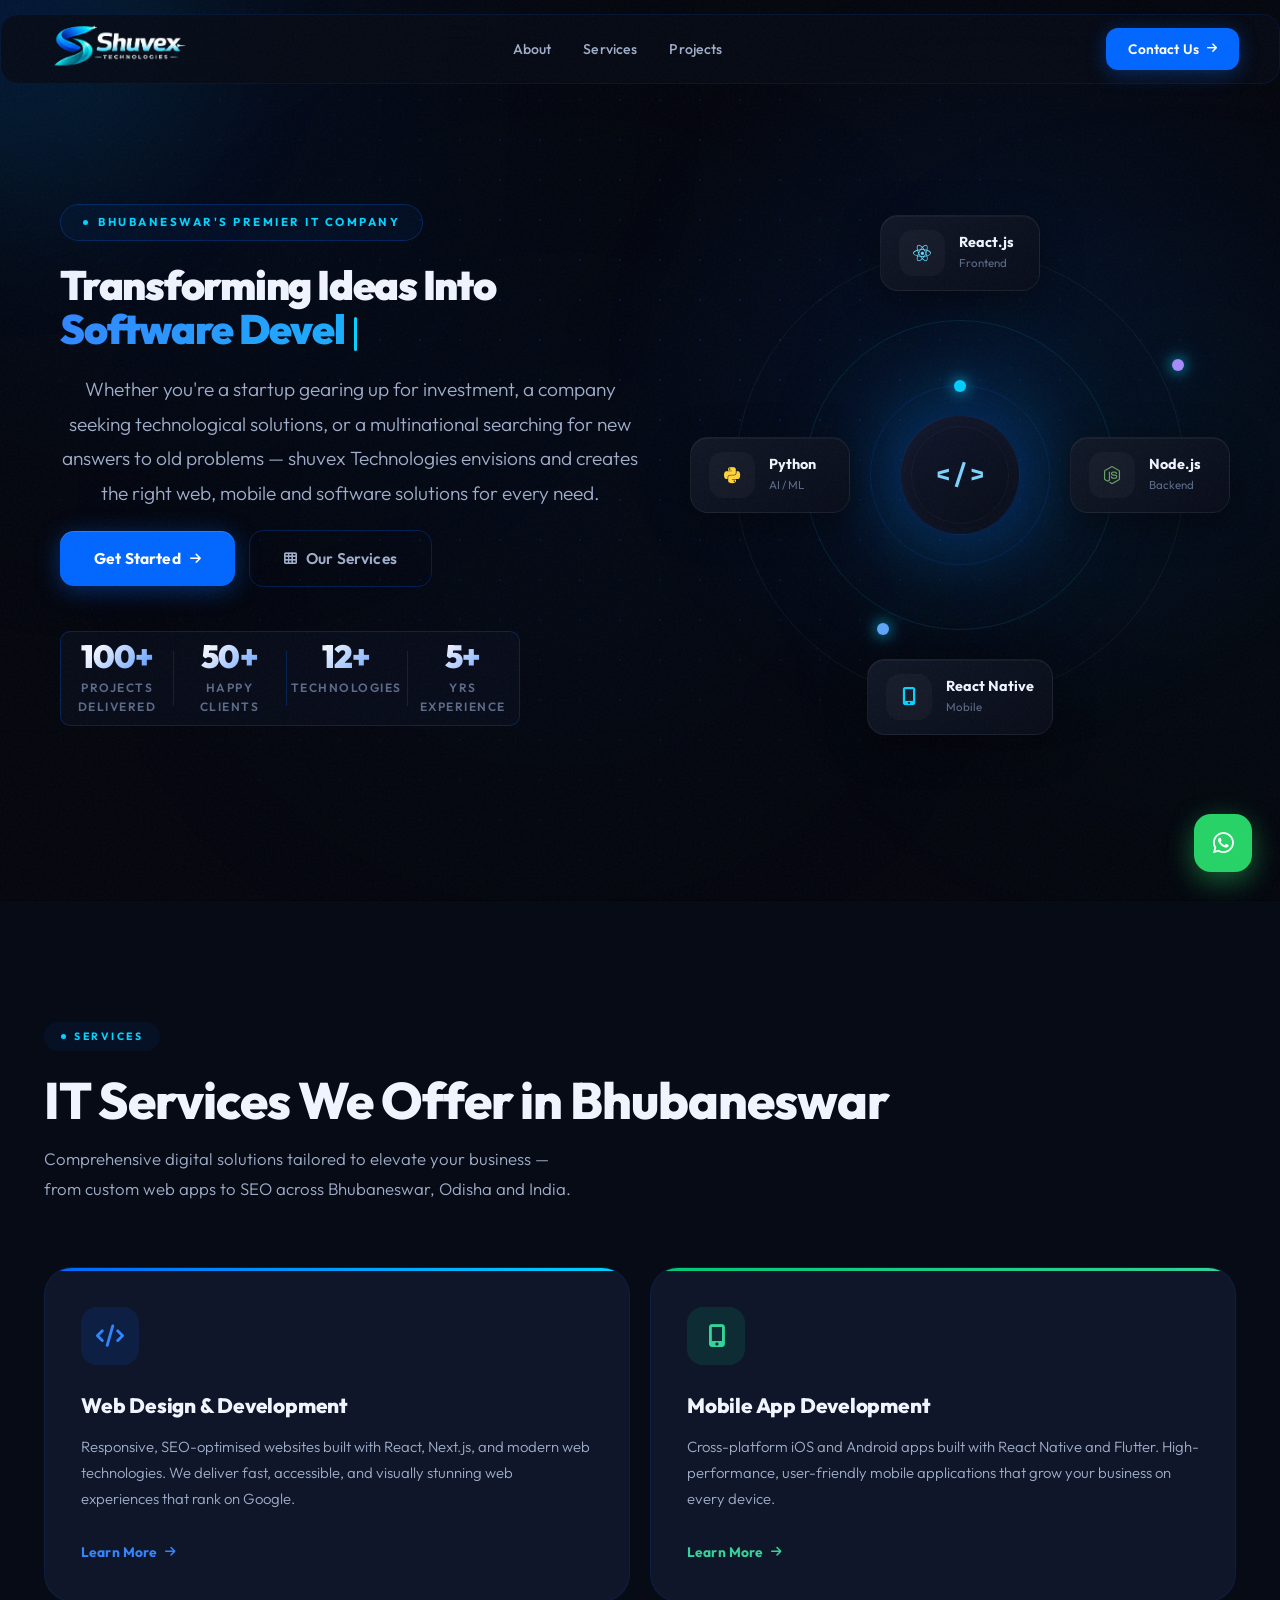
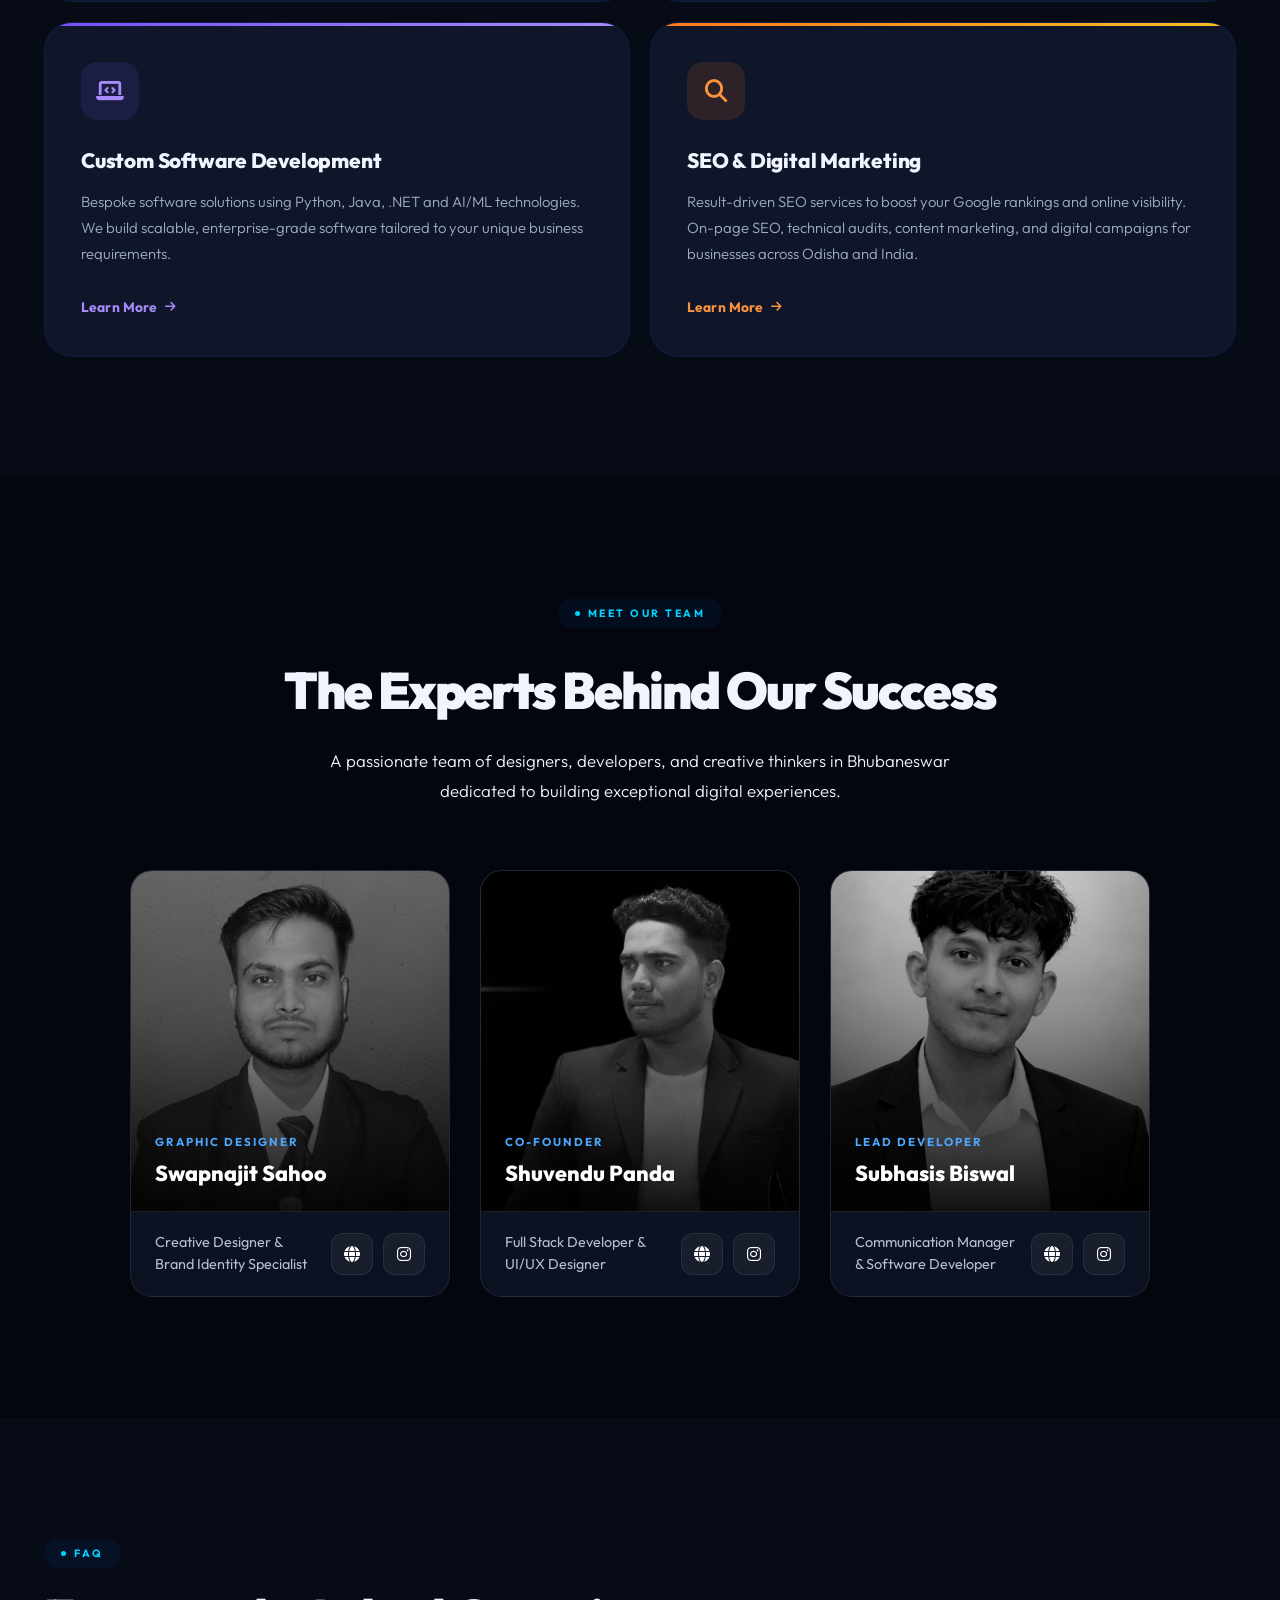
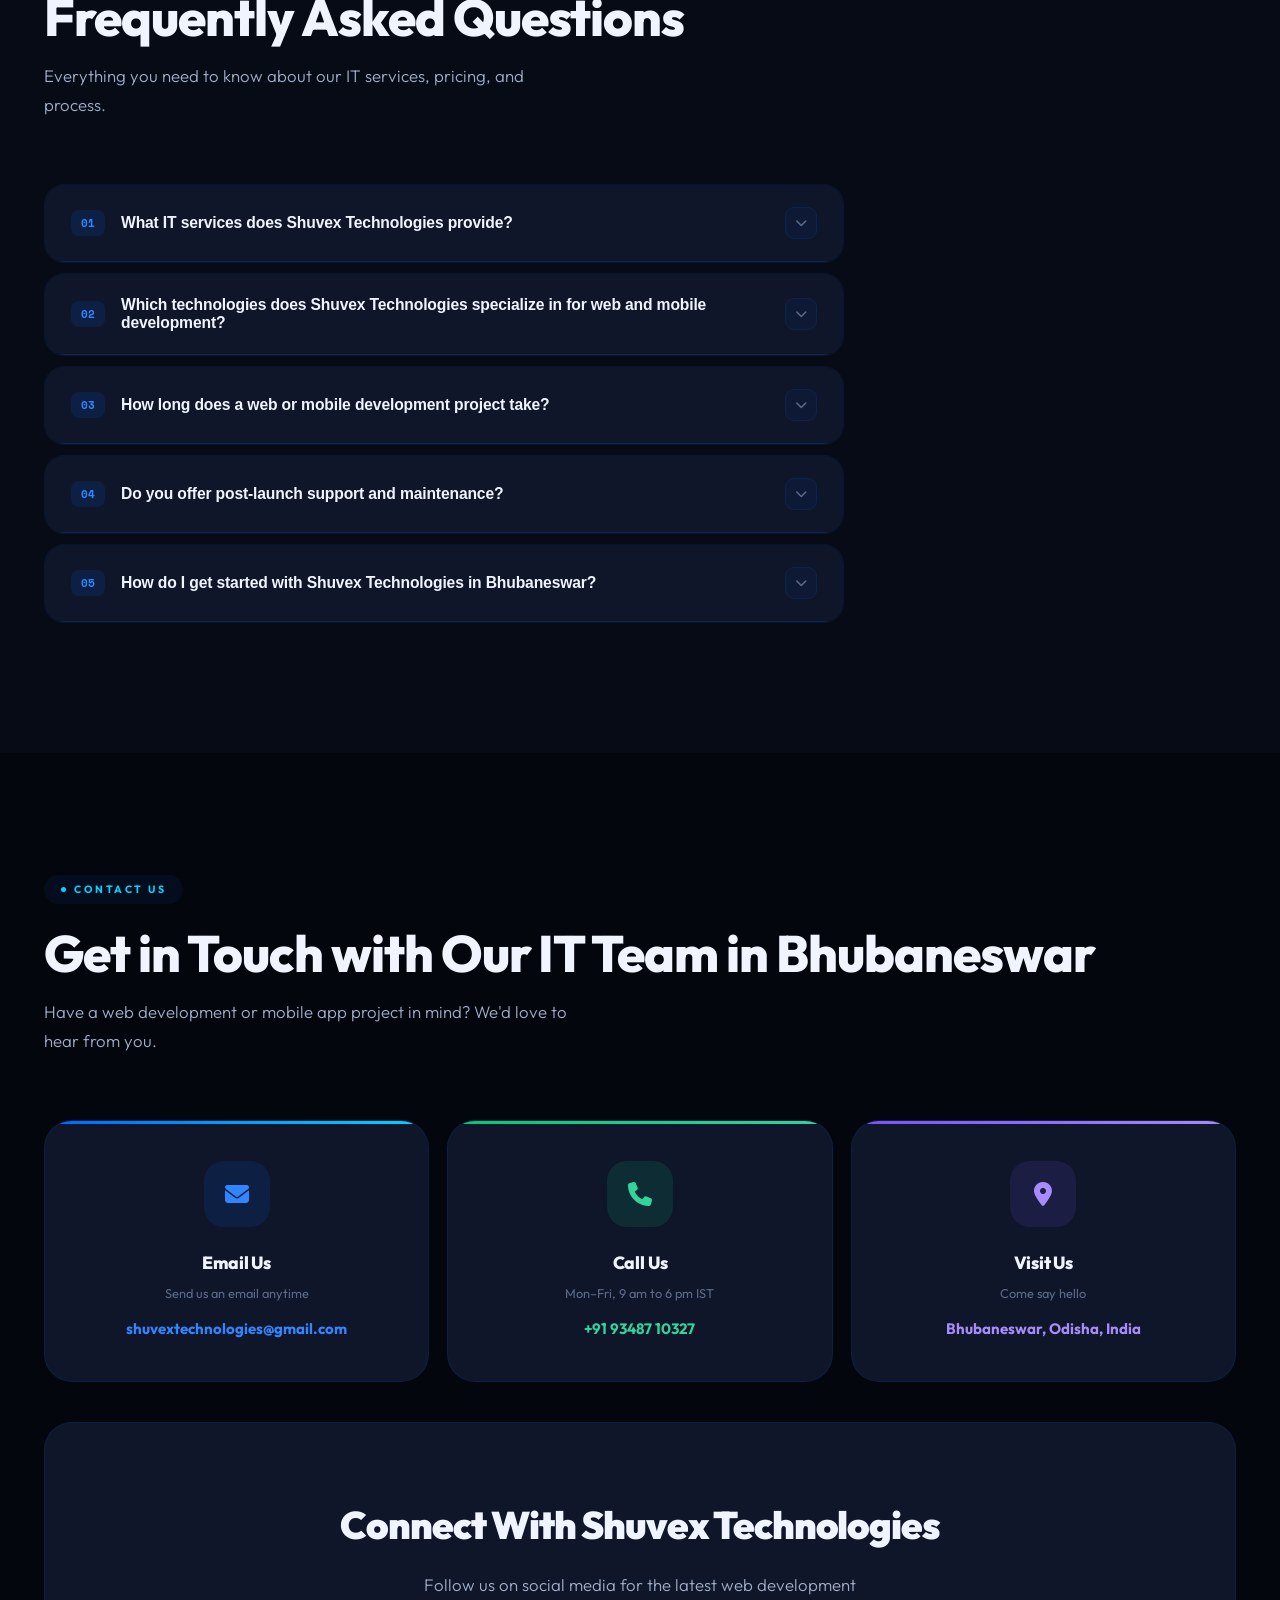
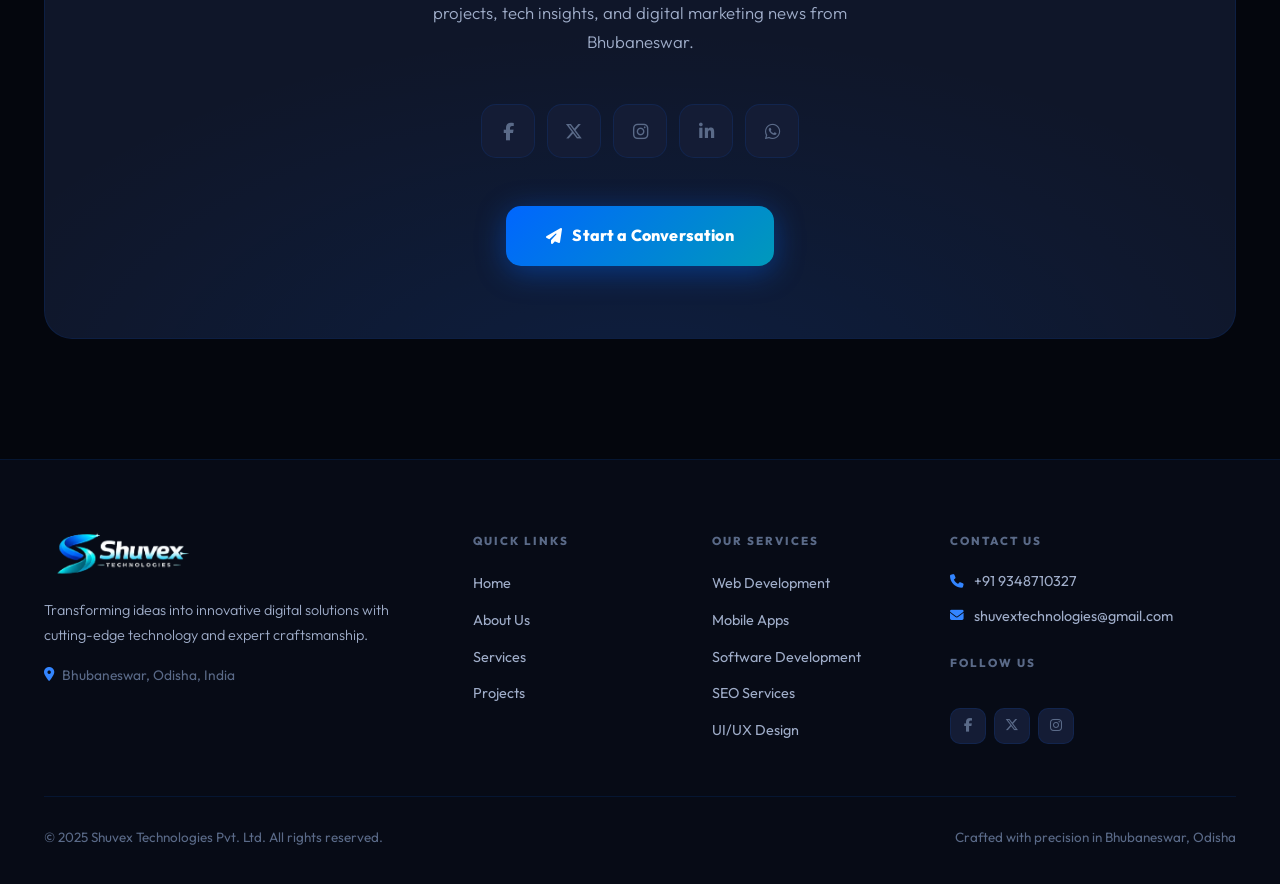
==== commit 7f6c95d0: "Add Google site verification meta tag" ====
--- a/index.html
+++ b/index.html
@@ -447,6 +447,7 @@
   <link rel="icon" type="image/png" sizes="16x16" href="/favicon-16x16.png" />
   <link rel="apple-touch-icon" sizes="180x180" href="/apple-touch-icon.png" />
   <link rel="manifest" href="/site.webmanifest" />
+  <meta name="google-site-verification" content="8ImAPrKXrOBI7qUty3QtmdpEmIDinT5_DO94MRnC_GY" />
 </head>
 
 <body>
@@ -988,4 +989,4 @@
 </script>
 <script src="index.js" defer></script>
 </body>
-</html>+</html>
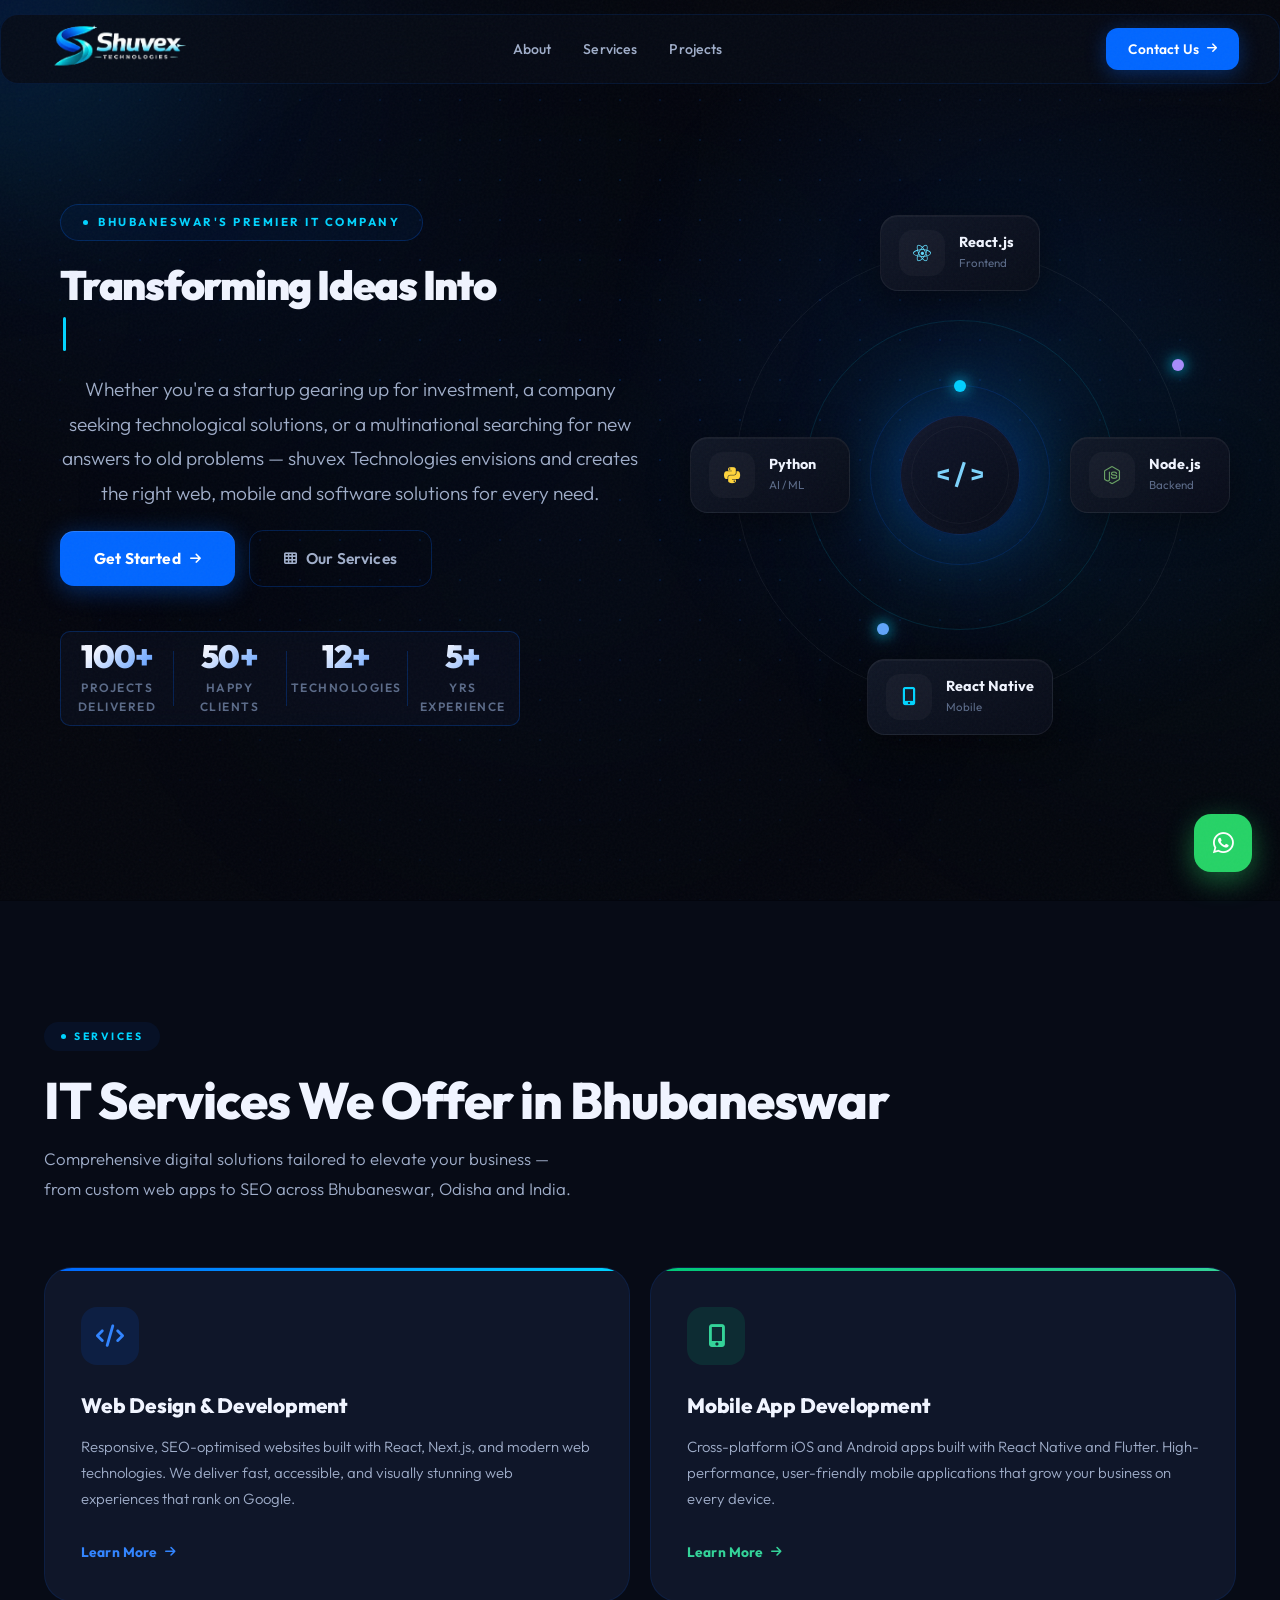
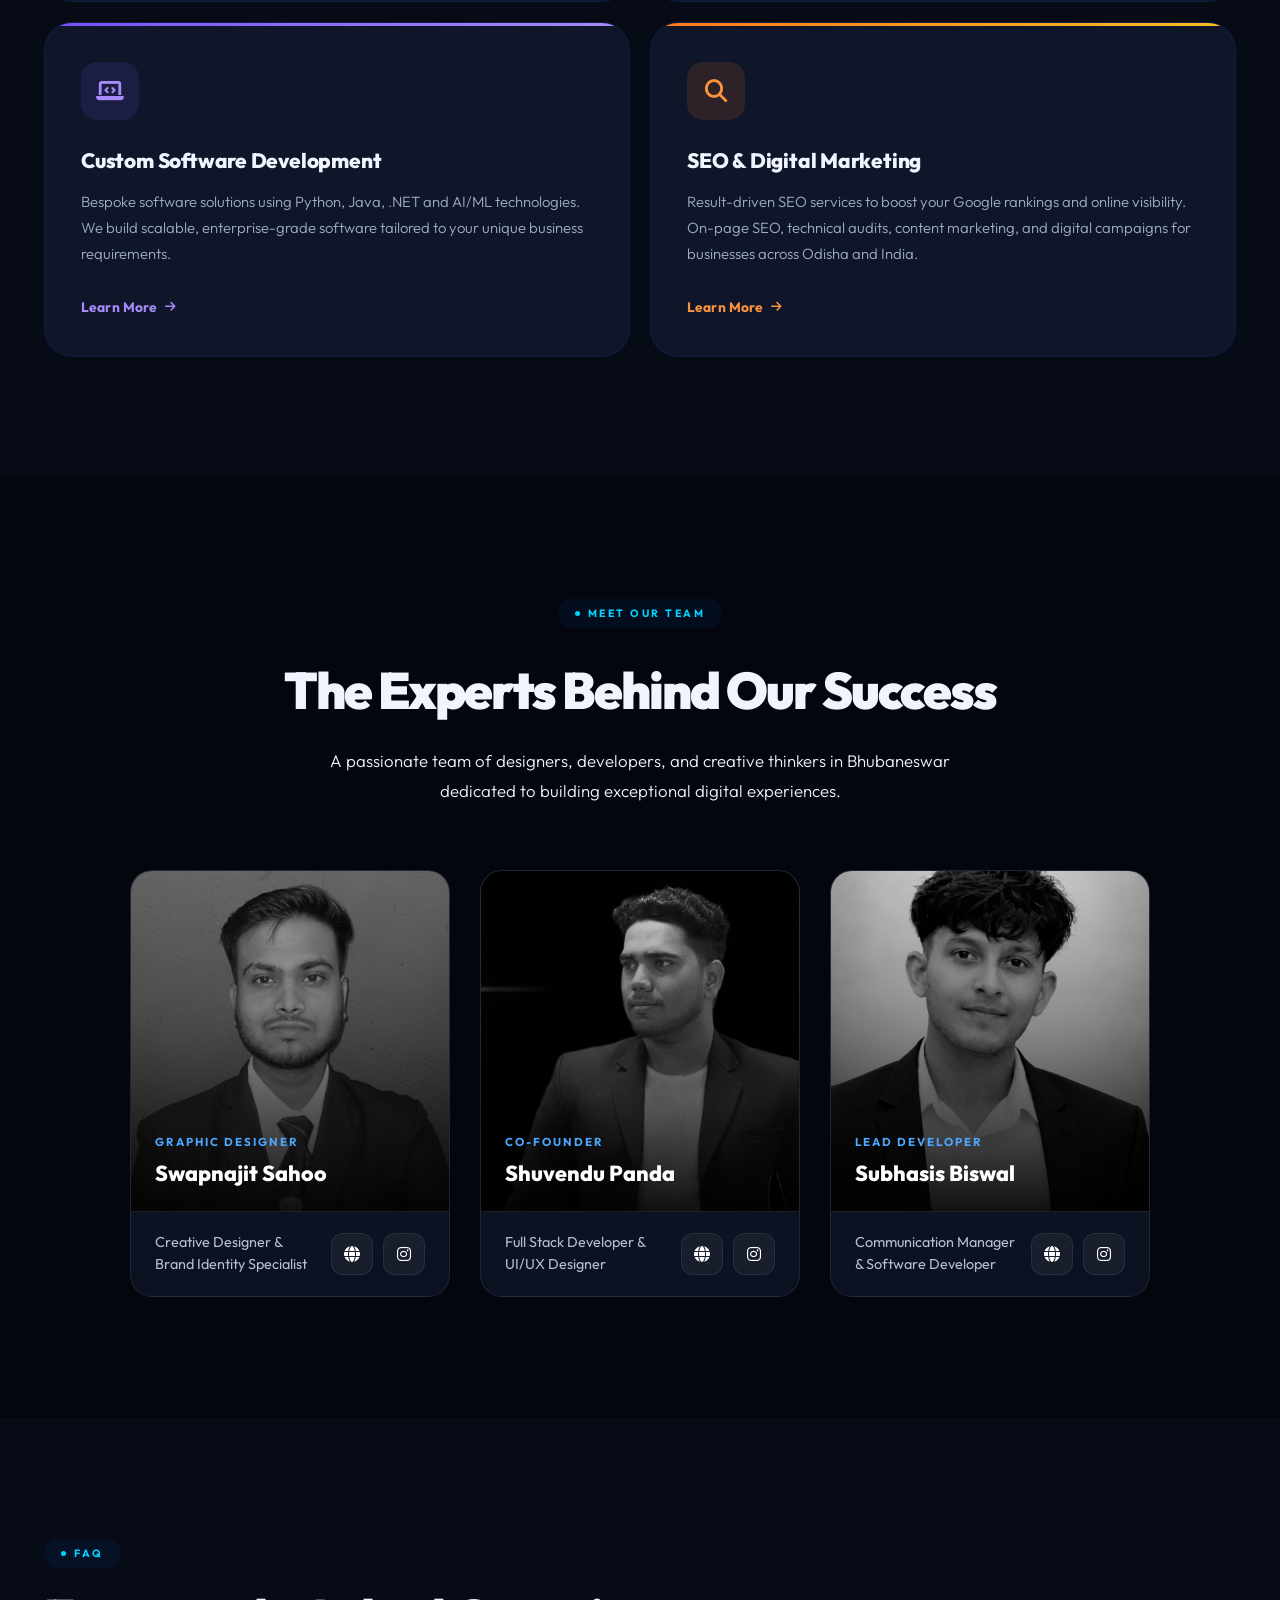
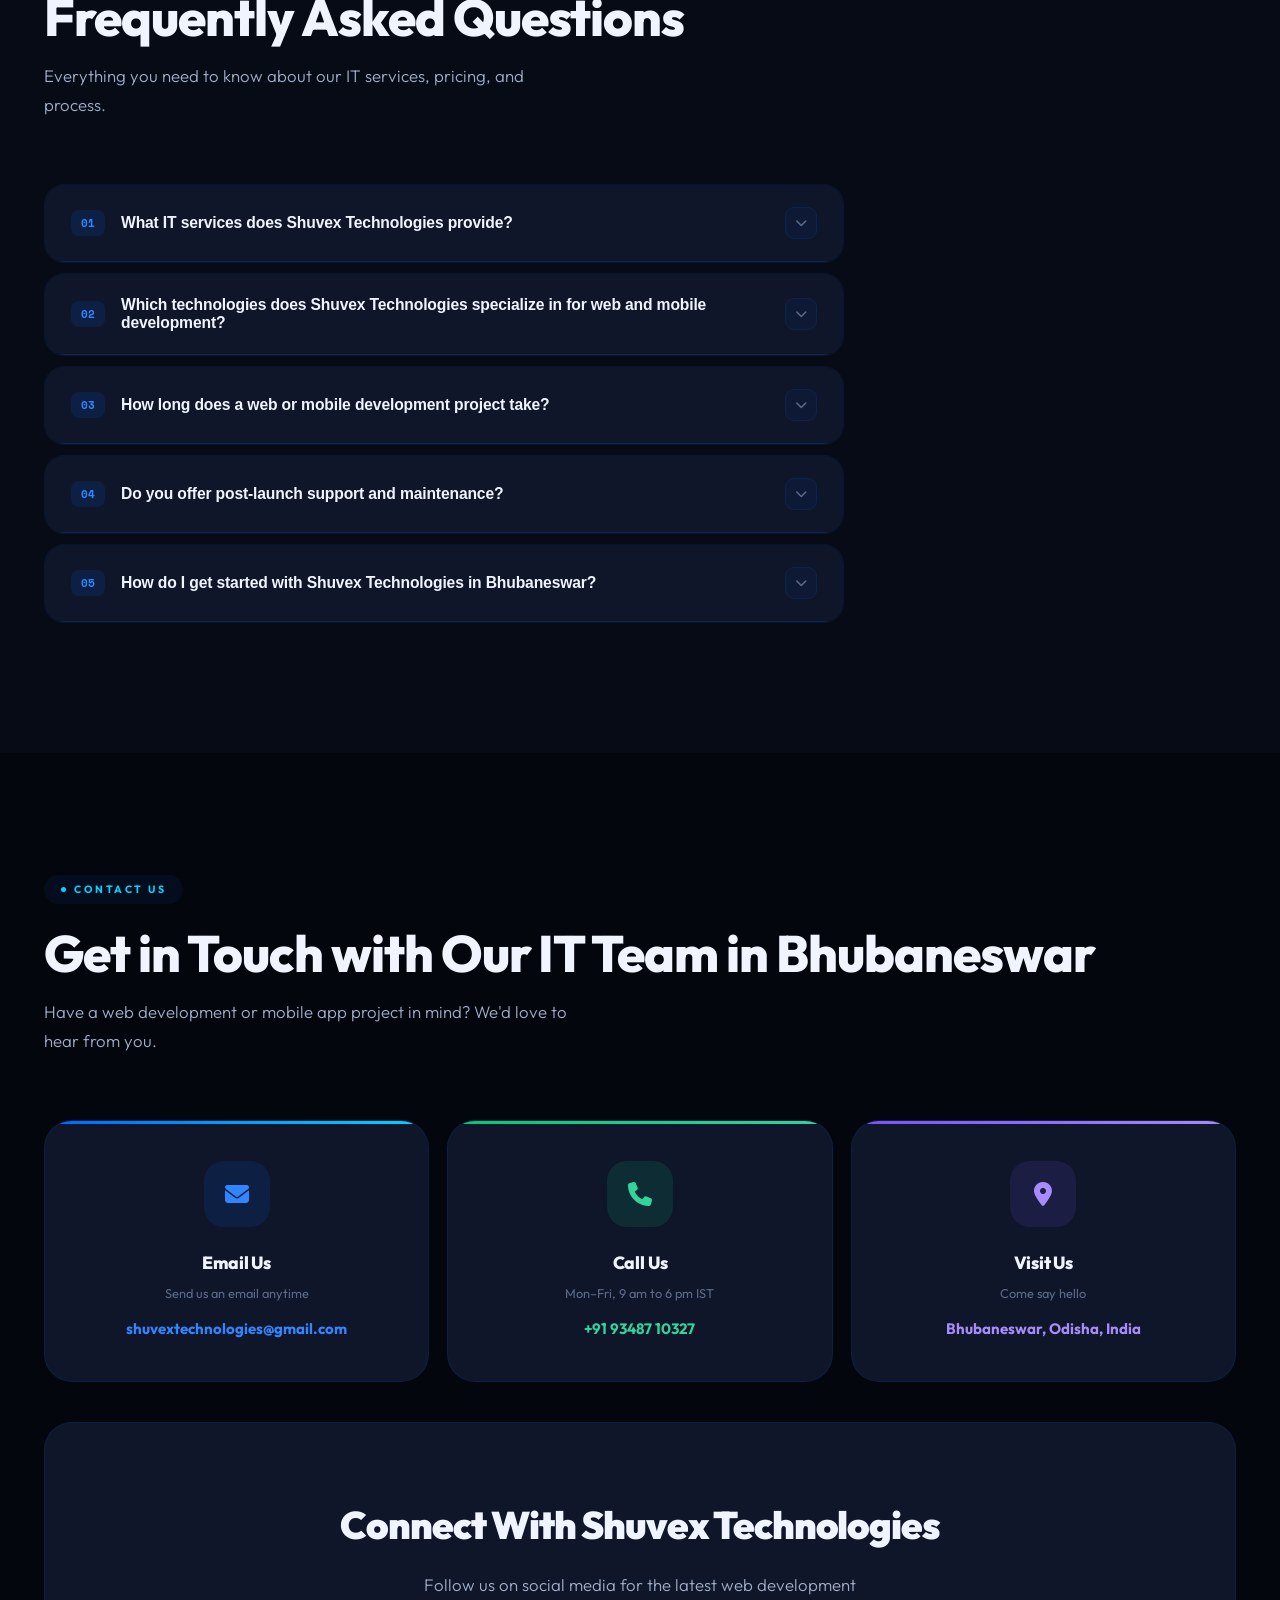
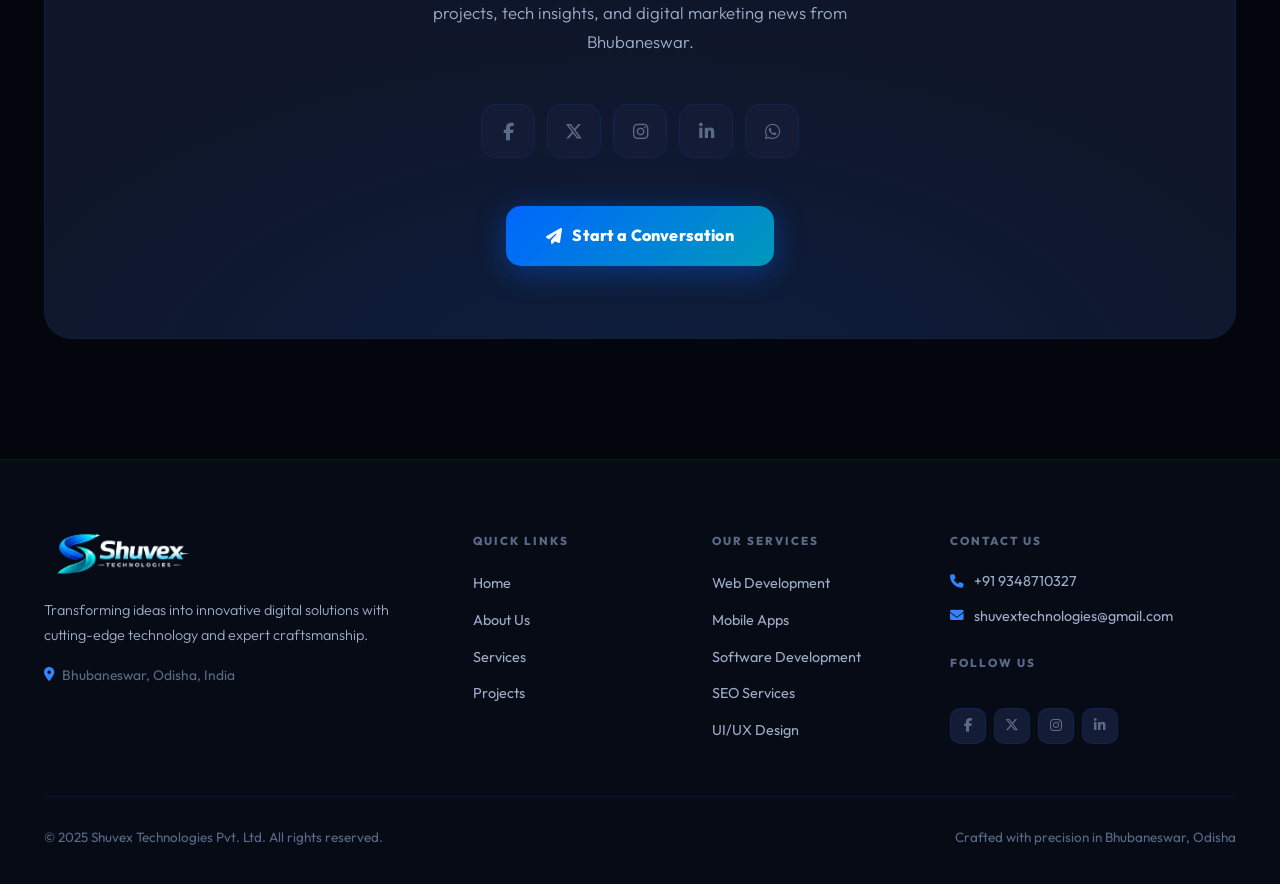
==== commit 06ec0219: "Update links to new Netlify domain Updated canonical and alternate links to point to the new Netlify" ====
--- a/index.html
+++ b/index.html
@@ -11,9 +11,9 @@
        ▸ Replace YOUR_DOMAIN with your actual domain
          e.g. https://www.shuvextechnologies.com
   ═══════════════════════════════════════════════ -->
-  <link rel="canonical" href="https://www.shuvextechnologies.com/" />
-  <link rel="alternate" hreflang="en-IN" href="https://www.shuvextechnologies.com/" />
-  <link rel="alternate" hreflang="x-default" href="https://www.shuvextechnologies.com/" />
+  <link rel="canonical" href="https://shuvextechnologies.netlify.app/" />
+  <link rel="alternate" hreflang="en-IN" href="https://shuvextechnologies.netlify.app/" />
+  <link rel="alternate" hreflang="x-default" href="https://shuvextechnologies.netlify.app/" />
 
   <!-- ═══════════════════════════════════════════════
        PRIMARY META TAGS
@@ -48,26 +48,26 @@
   ═══════════════════════════════════════════════ -->
   <meta property="og:type" content="website" />
   <meta property="og:site_name" content="Shuvex Technologies" />
-  <meta property="og:url" content="https://www.shuvextechnologies.com/" />
+  <meta property="og:url" content="https://shuvextechnologies.netlify.app/" />
   <meta property="og:title" content="Shuvex Technologies | Web & Mobile App Development — Bhubaneswar" />
   <meta property="og:description" content="Transform your business with cutting-edge digital solutions. Web development, mobile apps, custom software & SEO by Bhubaneswar's top IT company. 100+ projects delivered." />
-  <meta property="og:image" content="https://www.shuvextechnologies.com/og-image.jpg" />
-  <meta property="og:image:secure_url" content="https://www.shuvextechnologies.com/og-image.jpg" />
+  <meta property="og:image" content="https://shuvextechnologies.netlify.app/shuvex_2.webp" />
+  <meta property="og:image:secure_url" content="https://shuvextechnologies.netlify.app/shuvex_2.webp" />
   <meta property="og:image:width" content="1200" />
   <meta property="og:image:height" content="630" />
   <meta property="og:image:alt" content="Shuvex Technologies – IT Company in Bhubaneswar, Odisha" />
-  <meta property="og:image:type" content="image/jpeg" />
+  <meta property="og:image:type" content="image/webp" />
   <meta property="og:locale" content="en_IN" />
 
   <!-- ═══════════════════════════════════════════════
        TWITTER / X CARD
   ═══════════════════════════════════════════════ -->
   <meta name="twitter:card" content="summary_large_image" />
-  <meta name="twitter:site" content="@innovative9197" />
-  <meta name="twitter:creator" content="@innovative9197" />
+  <meta name="twitter:site" content="@shuvextech" />
+  <meta name="twitter:creator" content="@shuvextech" />
   <meta name="twitter:title" content="Shuvex Technologies | Web & Mobile App Development — Bhubaneswar" />
   <meta name="twitter:description" content="Bhubaneswar's premier IT company. Web development, mobile apps, custom software & SEO. 100+ projects, 50+ clients. Call +91-9348710327." />
-  <meta name="twitter:image" content="https://www.shuvextechnologies.com/og-image.jpg" />
+<meta name="twitter:image" content="https://shuvextechnologies.netlify.app/shuvex_2.webp" />
   <meta name="twitter:image:alt" content="Shuvex Technologies Logo and Banner" />
 
   <!-- ═══════════════════════════════════════════════
@@ -78,17 +78,17 @@
   {
     "@context": "https://schema.org",
     "@type": "Organization",
-    "@id": "https://www.shuvextechnologies.com/#organization",
+    "@id": "https://shuvextechnologies.netlify.app/#organization",
     "name": "Shuvex Technologies",
     "legalName": "Shuvex Technologies Private Limited",
-    "url": "https://www.shuvextechnologies.com/",
+    "url": "https://shuvextechnologies.netlify.app/",
     "logo": {
       "@type": "ImageObject",
-      "url": "https://www.shuvextechnologies.com/shuvex_2.webp",
+      "url": "https://shuvextechnologies.netlify.app/shuvex_2.webp",
       "width": 200,
       "height": 60
     },
-    "image": "https://www.shuvextechnologies.com/og-image.jpg",
+    "image": "https://shuvextechnologies.netlify.app/shuvex_2.webp",
     "description": "Leading IT company in Bhubaneswar providing web development, mobile app development, custom software solutions, and SEO services across Odisha and India.",
     "email": "shuvextechnologies@gmail.com",
     "telephone": "+91-9348710327",
@@ -116,10 +116,10 @@
     ],
     "knowsAbout": ["Web Development", "Mobile App Development", "Software Development", "SEO", "React", "Node.js", "Flutter", "Python", "AI/ML"],
     "sameAs": [
-      "https://www.facebook.com/people/Innovativedev/61570509564772/",
-      "https://x.com/innovative9197",
-      "https://www.instagram.com/innovativedev12/",
-      "https://www.linkedin.com/in/innovative-dev-6765a0341/"
+      "https://www.facebook.com/people/Shuvex-Tecno/pfbid02UJndcoBthuUkKXGdd5XUHd18pf2cxVdkRhtnjddj7rZ9WiqnP4wiSHENrRUdRvRAl/",
+      "https://x.com",
+      "https://www.instagram.com/shuvex_technologies",
+      "https://www.linkedin.com/in/shuvex-technologies-51b27a418"
     ]
   }
   </script>
@@ -131,10 +131,10 @@
   {
     "@context": "https://schema.org",
     "@type": "LocalBusiness",
-    "@id": "https://www.shuvextechnologies.com/#localbusiness",
+    "@id": "https://shuvextechnologies.netlify.app/#localbusiness",
     "name": "Shuvex Technologies",
-    "image": "https://www.shuvextechnologies.com/og-image.jpg",
-    "url": "https://www.shuvextechnologies.com/",
+    "image": "https://shuvextechnologies.netlify.app/og-image.jpg",
+    "url": "https://shuvextechnologies.netlify.app/",
     "telephone": "+91-9348710327",
     "email": "shuvextechnologies@gmail.com",
     "priceRange": "$$",
@@ -161,7 +161,7 @@
       }
     ],
     "hasMap": "https://maps.google.com/?q=Bhubaneswar,Odisha,India",
-    "parentOrganization": { "@id": "https://www.shuvextechnologies.com/#organization" }
+    "parentOrganization": { "@id": "https://shuvextechnologies.netlify.app/#organization" }
   }
   </script>
 
@@ -172,16 +172,16 @@
   {
     "@context": "https://schema.org",
     "@type": "WebSite",
-    "@id": "https://www.shuvextechnologies.com/#website",
-    "url": "https://www.shuvextechnologies.com/",
+    "@id": "https://shuvextechnologies.netlify.app/#website",
+    "url": "https://shuvextechnologies.netlify.app/",
     "name": "Shuvex Technologies",
     "description": "Web development, mobile apps and SEO company in Bhubaneswar, Odisha",
-    "publisher": { "@id": "https://www.shuvextechnologies.com/#organization" },
+    "publisher": { "@id": "https://shuvextechnologies.netlify.app/#organization" },
     "potentialAction": {
       "@type": "SearchAction",
       "target": {
         "@type": "EntryPoint",
-        "urlTemplate": "https://www.shuvextechnologies.com/search?q={search_term_string}"
+        "urlTemplate": "https://shuvextechnologies.netlify.app/search?q={search_term_string}"
       },
       "query-input": "required name=search_term_string"
     }
@@ -195,17 +195,17 @@
   {
     "@context": "https://schema.org",
     "@type": "WebPage",
-    "@id": "https://www.shuvextechnologies.com/#webpage",
-    "url": "https://www.shuvextechnologies.com/",
+    "@id": "https://shuvextechnologies.netlify.app/#webpage",
+    "url": "https://shuvextechnologies.netlify.app/",
     "name": "Shuvex Technologies | Web & Mobile App Development — Bhubaneswar, Odisha",
     "description": "Shuvex Technologies – Bhubaneswar's leading IT company. Expert web development, mobile apps, custom software & SEO.",
-    "isPartOf": { "@id": "https://www.shuvextechnologies.com/#website" },
-    "about": { "@id": "https://www.shuvextechnologies.com/#organization" },
+    "isPartOf": { "@id": "https://shuvextechnologies.netlify.app/#website" },
+    "about": { "@id": "https://shuvextechnologies.netlify.app/#organization" },
     "primaryImageOfPage": {
       "@type": "ImageObject",
-      "url": "https://www.shuvextechnologies.com/og-image.jpg"
+      "url": "https://shuvextechnologies.netlify.app/og-image.jpg"
     },
-    "breadcrumb": { "@id": "https://www.shuvextechnologies.com/#breadcrumb" },
+    "breadcrumb": { "@id": "https://shuvextechnologies.netlify.app/#breadcrumb" },
     "inLanguage": "en-IN",
     "dateModified": "2025-01-01"
   }
@@ -218,13 +218,13 @@
   {
     "@context": "https://schema.org",
     "@type": "BreadcrumbList",
-    "@id": "https://www.shuvextechnologies.com/#breadcrumb",
+    "@id": "https://shuvextechnologies.netlify.app/#breadcrumb",
     "itemListElement": [
       {
         "@type": "ListItem",
         "position": 1,
         "name": "Home",
-        "item": "https://www.shuvextechnologies.com/"
+        "item": "https://shuvextechnologies.netlify.app/"
       }
     ]
   }
@@ -246,10 +246,10 @@
           "@type": "Service",
           "name": "Web Design & Development",
           "description": "Modern, responsive websites using React, Next.js and cutting-edge technologies. Fast, accessible, SEO-optimised web development in Bhubaneswar.",
-          "provider": { "@id": "https://www.shuvextechnologies.com/#organization" },
+          "provider": { "@id": "https://shuvextechnologies.netlify.app/#organization" },
           "areaServed": "Bhubaneswar, Odisha, India",
           "serviceType": "Web Development",
-          "url": "https://www.shuvextechnologies.com/service.html#web-development"
+          "url": "https://shuvextechnologies.netlify.app/service.html#web-development"
         }
       },
       {
@@ -259,10 +259,10 @@
           "@type": "Service",
           "name": "Mobile App Development",
           "description": "Cross-platform iOS and Android apps built with React Native and Flutter for Odisha businesses.",
-          "provider": { "@id": "https://www.shuvextechnologies.com/#organization" },
+          "provider": { "@id": "https://shuvextechnologies.netlify.app/#organization" },
           "areaServed": "Bhubaneswar, Odisha, India",
           "serviceType": "Mobile Application Development",
-          "url": "https://www.shuvextechnologies.com/service.html#mobile-development"
+          "url": "https://shuvextechnologies.netlify.app/service.html#mobile-development"
         }
       },
       {
@@ -272,10 +272,10 @@
           "@type": "Service",
           "name": "Custom Software Development",
           "description": "Tailored enterprise software using Python, Java, .NET and AI/ML technologies.",
-          "provider": { "@id": "https://www.shuvextechnologies.com/#organization" },
+          "provider": { "@id": "https://shuvextechnologies.netlify.app/#organization" },
           "areaServed": "Bhubaneswar, Odisha, India",
           "serviceType": "Software Development",
-          "url": "https://www.shuvextechnologies.com/service.html#software"
+          "url": "https://shuvextechnologies.netlify.app/service.html#software"
         }
       },
       {
@@ -285,10 +285,10 @@
           "@type": "Service",
           "name": "SEO & Digital Marketing",
           "description": "Result-driven SEO services to boost Google rankings and online visibility for businesses in Odisha and India.",
-          "provider": { "@id": "https://www.shuvextechnologies.com/#organization" },
+          "provider": { "@id": "https://shuvextechnologies.netlify.app/#organization" },
           "areaServed": "Bhubaneswar, Odisha, India",
           "serviceType": "SEO & Digital Marketing",
-          "url": "https://www.shuvextechnologies.com/service.html#seo"
+          "url": "https://shuvextechnologies.netlify.app/service.html#seo"
         }
       }
     ]
@@ -304,10 +304,10 @@
     "@type": "SiteNavigationElement",
     "name": ["About", "Services", "Projects", "Contact"],
     "url": [
-      "https://www.shuvextechnologies.com/about.html",
-      "https://www.shuvextechnologies.com/service.html",
-      "https://www.shuvextechnologies.com/project.html",
-      "https://www.shuvextechnologies.com/#contact"
+      "https://shuvextechnologies.netlify.app/about.html",
+      "https://shuvextechnologies.netlify.app/service.html",
+      "https://shuvextechnologies.netlify.app/project.html",
+      "https://shuvextechnologies.netlify.app/#contact"
     ]
   }
   </script>
@@ -381,8 +381,8 @@
           "@type": "Person",
           "name": "Swapnajit Sahoo",
           "jobTitle": "Graphic Designer & Brand Identity Specialist",
-          "worksFor": { "@id": "https://www.shuvextechnologies.com/#organization" },
-          "image": "https://www.shuvextechnologies.com/team1.webp",
+          "worksFor": { "@id": "https://shuvextechnologies.netlify.app/#organization" },
+          "image": "https://shuvextechnologies.netlify.app/team1.webp",
           "url": "https://jeet-portfolio-beta.vercel.app/"
         }
       },
@@ -393,8 +393,8 @@
           "@type": "Person",
           "name": "Shuvendu Panda",
           "jobTitle": "Co-Founder, Full Stack Developer & UI/UX Designer",
-          "worksFor": { "@id": "https://www.shuvextechnologies.com/#organization" },
-          "image": "https://www.shuvextechnologies.com/team2.webp",
+          "worksFor": { "@id": "https://shuvextechnologies.netlify.app/#organization" },
+          "image": "https://shuvextechnologies.netlify.app/team2.webp",
           "url": "https://shuvendupanda.netlify.app/"
         }
       },
@@ -405,8 +405,8 @@
           "@type": "Person",
           "name": "Subhasis Biswal",
           "jobTitle": "Lead Developer & Communication Manager",
-          "worksFor": { "@id": "https://www.shuvextechnologies.com/#organization" },
-          "image": "https://www.shuvextechnologies.com/team3.webp",
+          "worksFor": { "@id": "https://shuvextechnologies.netlify.app/#organization" },
+          "image": "https://shuvextechnologies.netlify.app/team3.webp",
           "url": "https://portfolio-ntfc.onrender.com"
         }
       }
@@ -886,16 +886,16 @@
       <h3>Connect With Shuvex Technologies</h3>
       <p>Follow us on social media for the latest web development projects, tech insights, and digital marketing news from Bhubaneswar.</p>
       <div class="soc-row">
-        <a href="https://www.facebook.com/people/Innovativedev/61570509564772/" target="_blank" rel="noopener noreferrer" class="soc-btn" aria-label="shuvex Technologies on Facebook">
+        <a href="https://www.facebook.com/people/Shuvex-Tecno/pfbid02UJndcoBthuUkKXGdd5XUHd18pf2cxVdkRhtnjddj7rZ9WiqnP4wiSHENrRUdRvRAl/" target="_blank" rel="noopener noreferrer" class="soc-btn" aria-label="shuvex Technologies on Facebook">
           <i class="fab fa-facebook-f" aria-hidden="true"></i>
         </a>
-        <a href="https://x.com/innovative9197" target="_blank" rel="noopener noreferrer" class="soc-btn" aria-label="shuvex Technologies on X (Twitter)">
+        <a href="https://x.com" target="_blank" rel="noopener noreferrer" class="soc-btn" aria-label="shuvex Technologies on X (Twitter)">
           <i class="fab fa-x-twitter" aria-hidden="true"></i>
         </a>
-        <a href="https://www.instagram.com/innovativedev12/" target="_blank" rel="noopener noreferrer" class="soc-btn" aria-label="shuvex Technologies on Instagram">
+        <a href="https://www.instagram.com/shuvex_technologies" target="_blank" rel="noopener noreferrer" class="soc-btn" aria-label="shuvex Technologies on Instagram">
           <i class="fab fa-instagram" aria-hidden="true"></i>
         </a>
-        <a href="https://www.linkedin.com/in/innovative-dev-6765a0341/" target="_blank" rel="noopener noreferrer" class="soc-btn" aria-label="shuvex Technologies on LinkedIn">
+        <a href="https://www.linkedin.com/in/shuvex-technologies-51b27a418" target="_blank" rel="noopener noreferrer" class="soc-btn" aria-label="shuvex Technologies on LinkedIn">
           <i class="fab fa-linkedin-in" aria-hidden="true"></i>
         </a>
         <a href="https://wa.me/919348710327" target="_blank" rel="noopener noreferrer" class="soc-btn wa" aria-label="Chat with shuvex Technologies on WhatsApp">
@@ -954,13 +954,13 @@
                         </ul>
                         <h4 style="margin-top:26px">Follow Us</h4>
                         <div class="footer-social">
-                            <a class="fsoc" href="https://www.facebook.com/people/Innovativedev/61570509564772/"
-                                target="_blank"><i class="fab fa-facebook-f"></i></a>
-                            <a class="fsoc" href="https://x.com/innovative9197" target="_blank"><i
+                            <a class="fsoc" href="https://www.facebook.com/people/Shuvex-Tecno/pfbid02UJndcoBthuUkKXGdd5XUHd18pf2cxVdkRhtnjddj7rZ9WiqnP4wiSHENrRUdRvRAl/" target="_blank"><i class="fab fa-facebook-f"></i></a>
+                            <a class="fsoc" href="https://x.com" target="_blank"><i
                                     class="fab fa-x-twitter"></i></a>
-                            <a class="fsoc" href="https://www.instagram.com/innovativedev12/" target="_blank"><i
+                            <a class="fsoc" href="https://www.instagram.com/shuvex_technologies" target="_blank"><i
                                     class="fab fa-instagram"></i></a>
-                         
+                         <a class="fsoc" href="https://www.linkedin.com/in/shuvex-technologies-51b27a418" target="_blank"><i
+                                    class="fab fa-linkedin-in"></i></a>
                         </div>
                     </div>
                 </div>
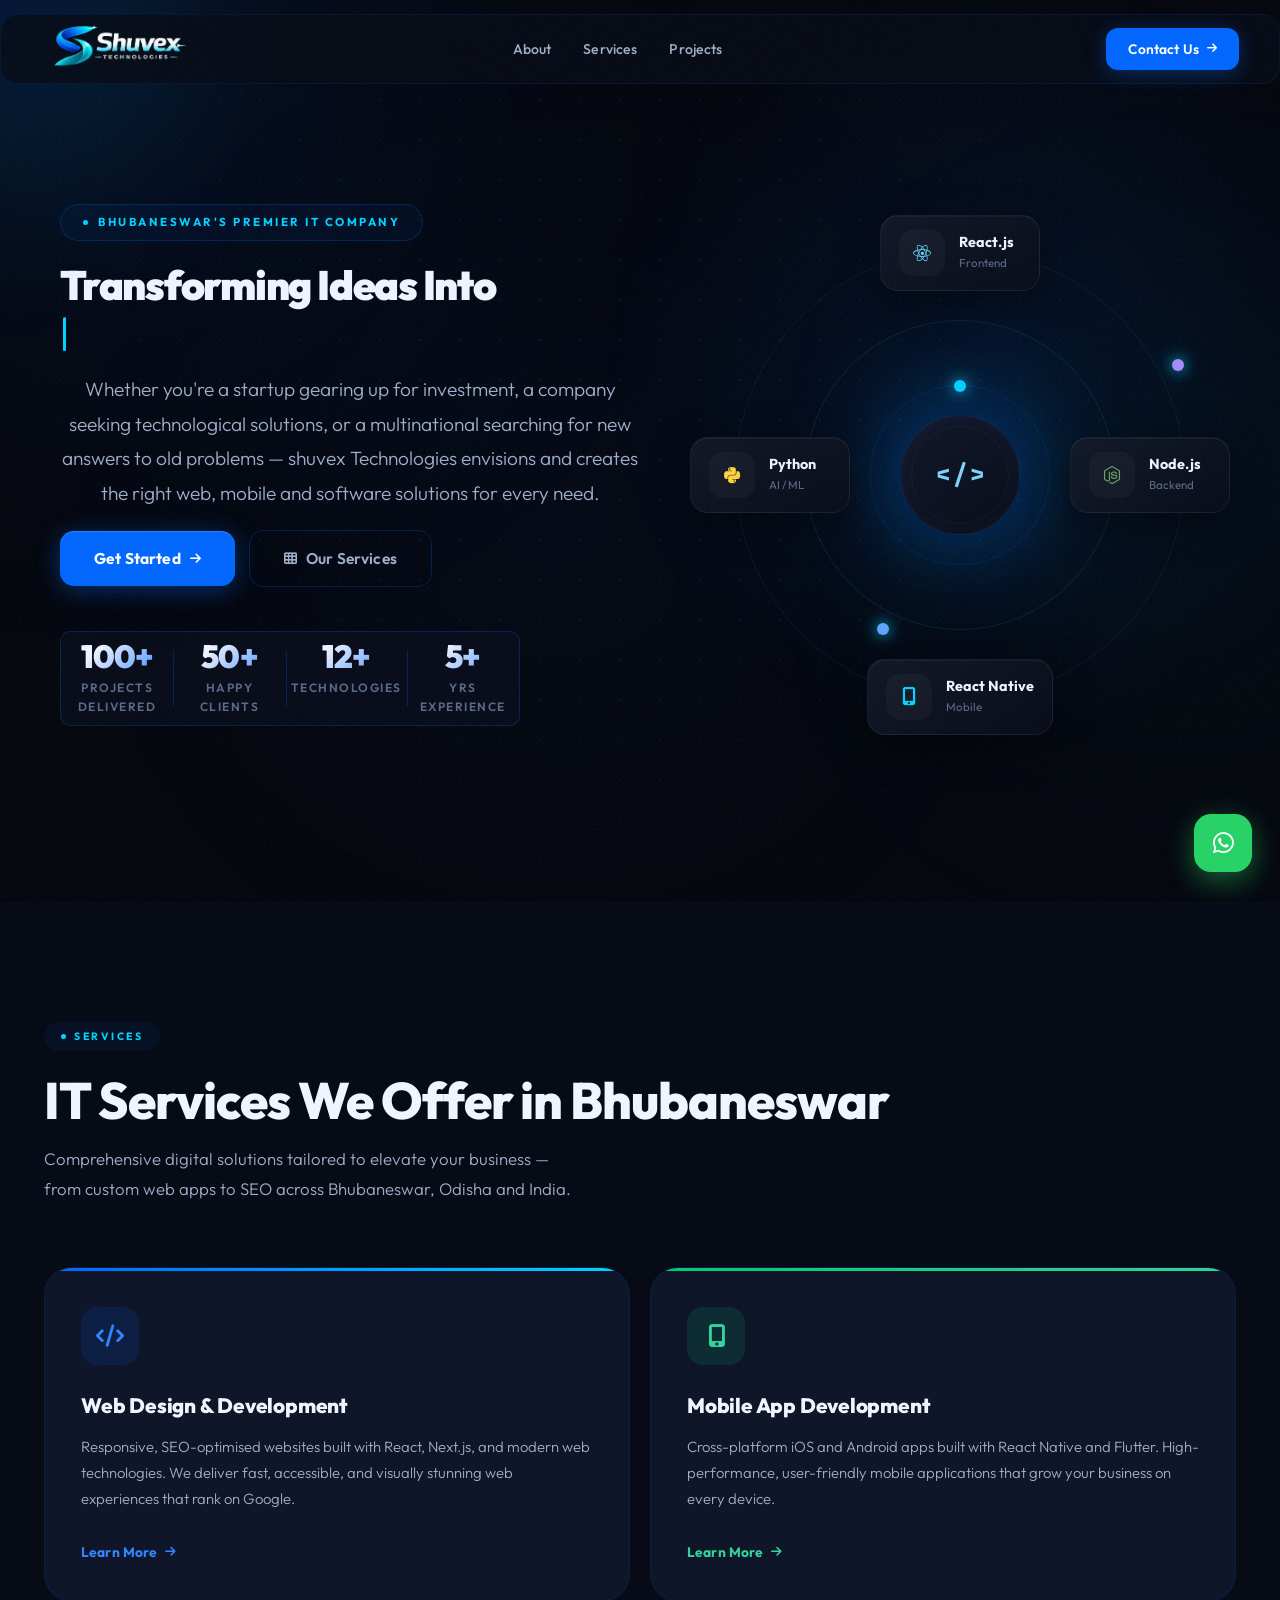
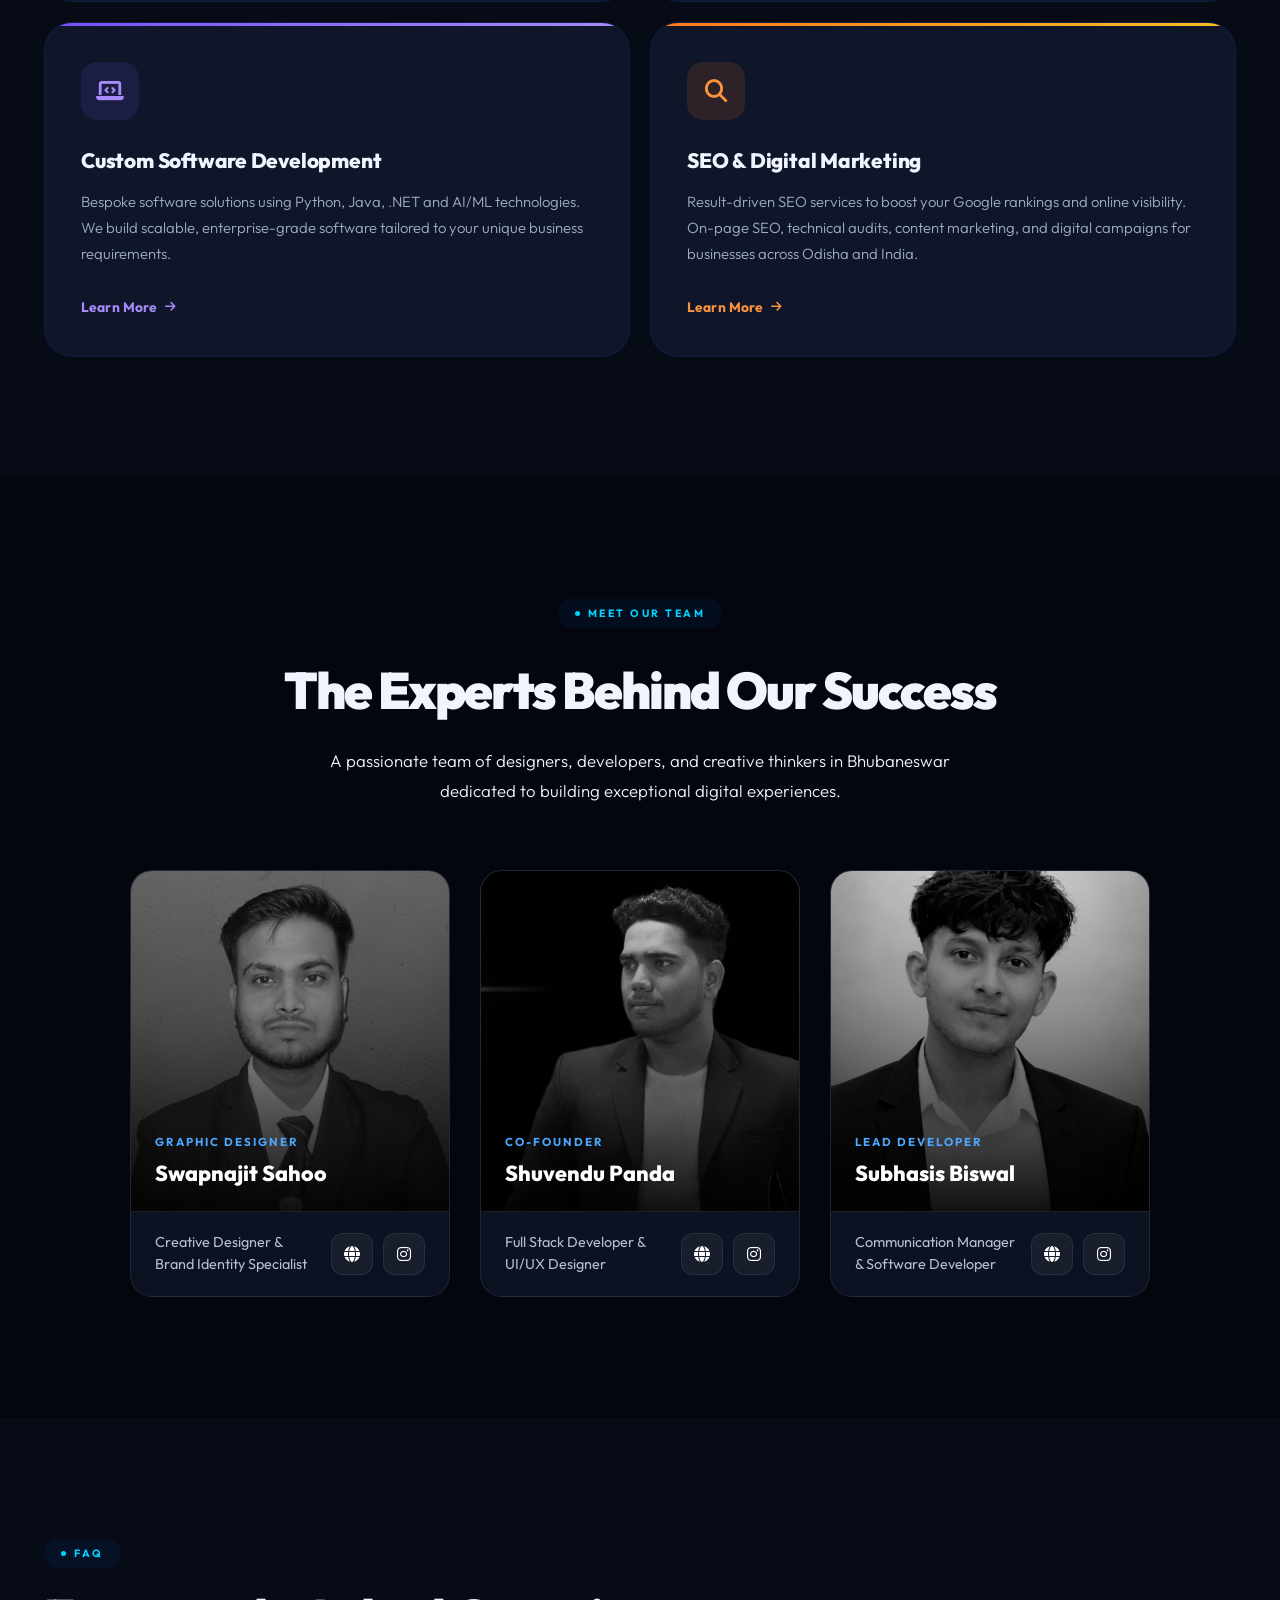
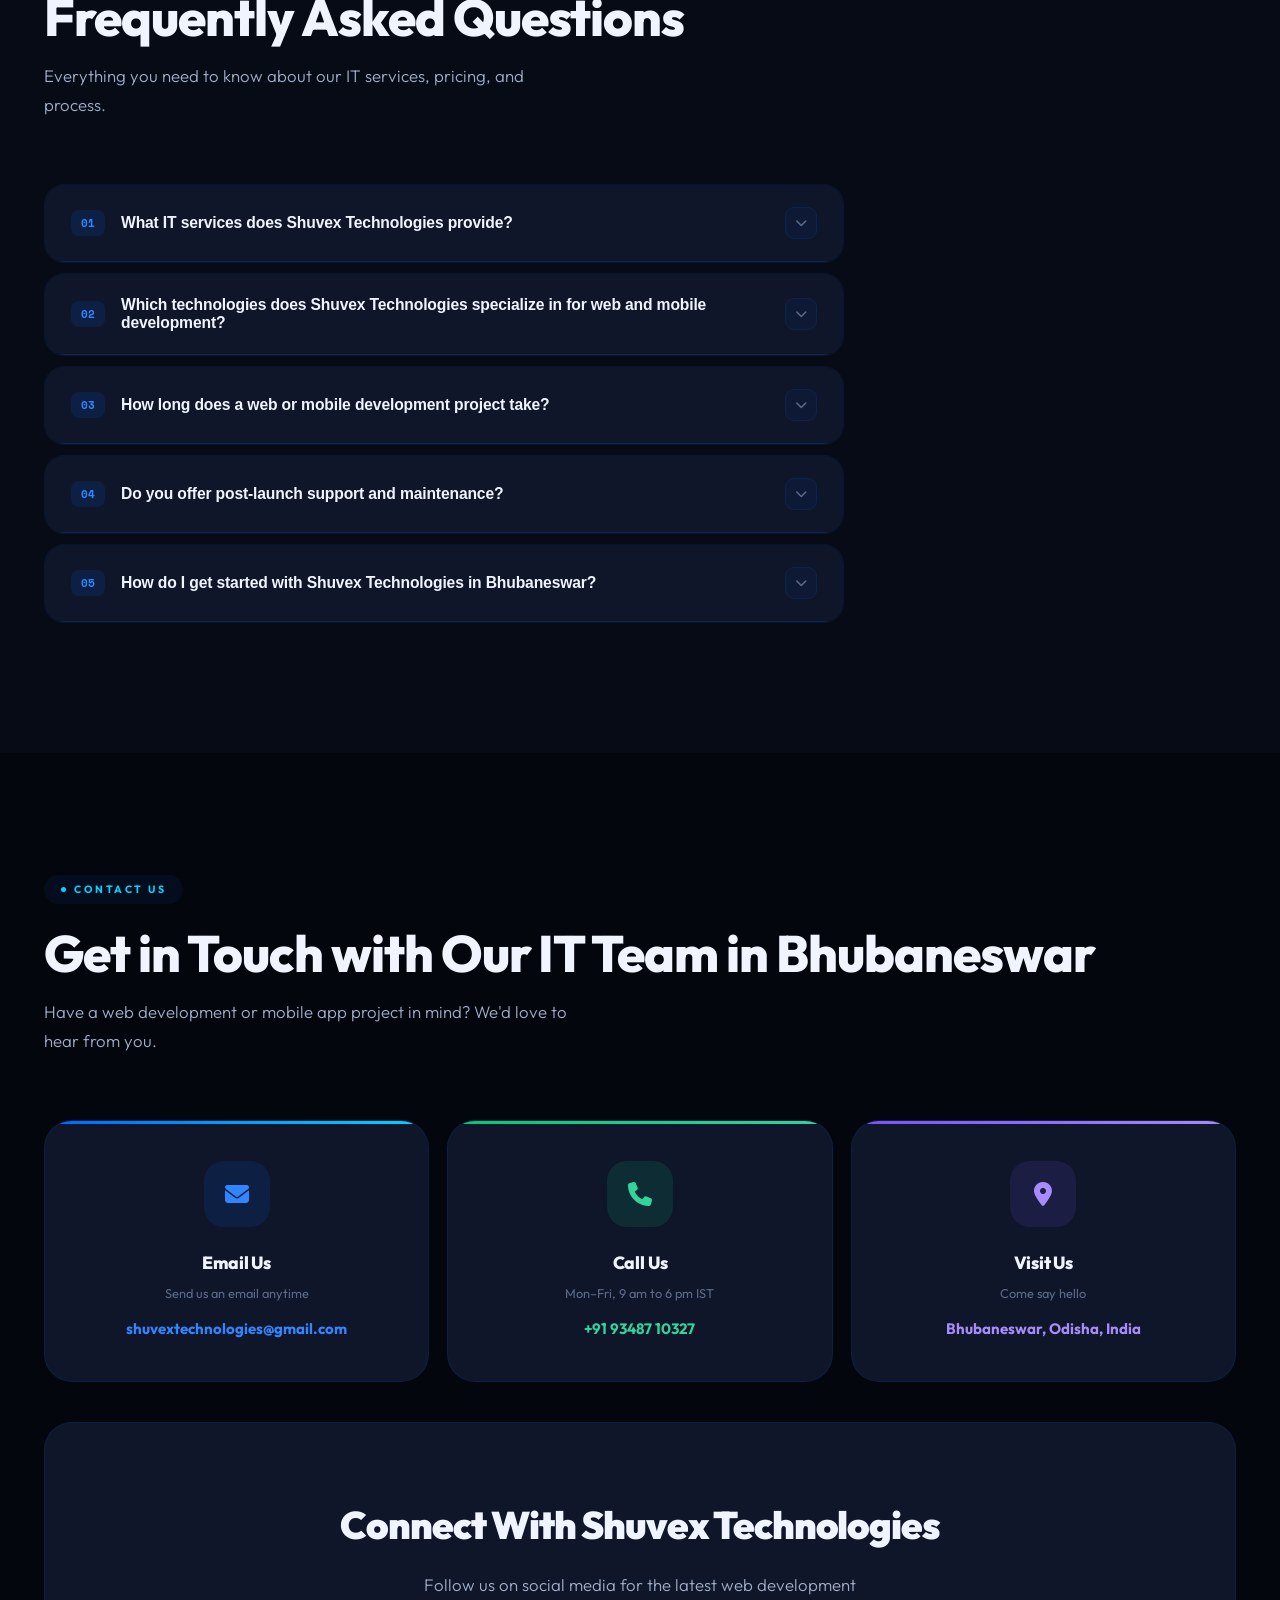
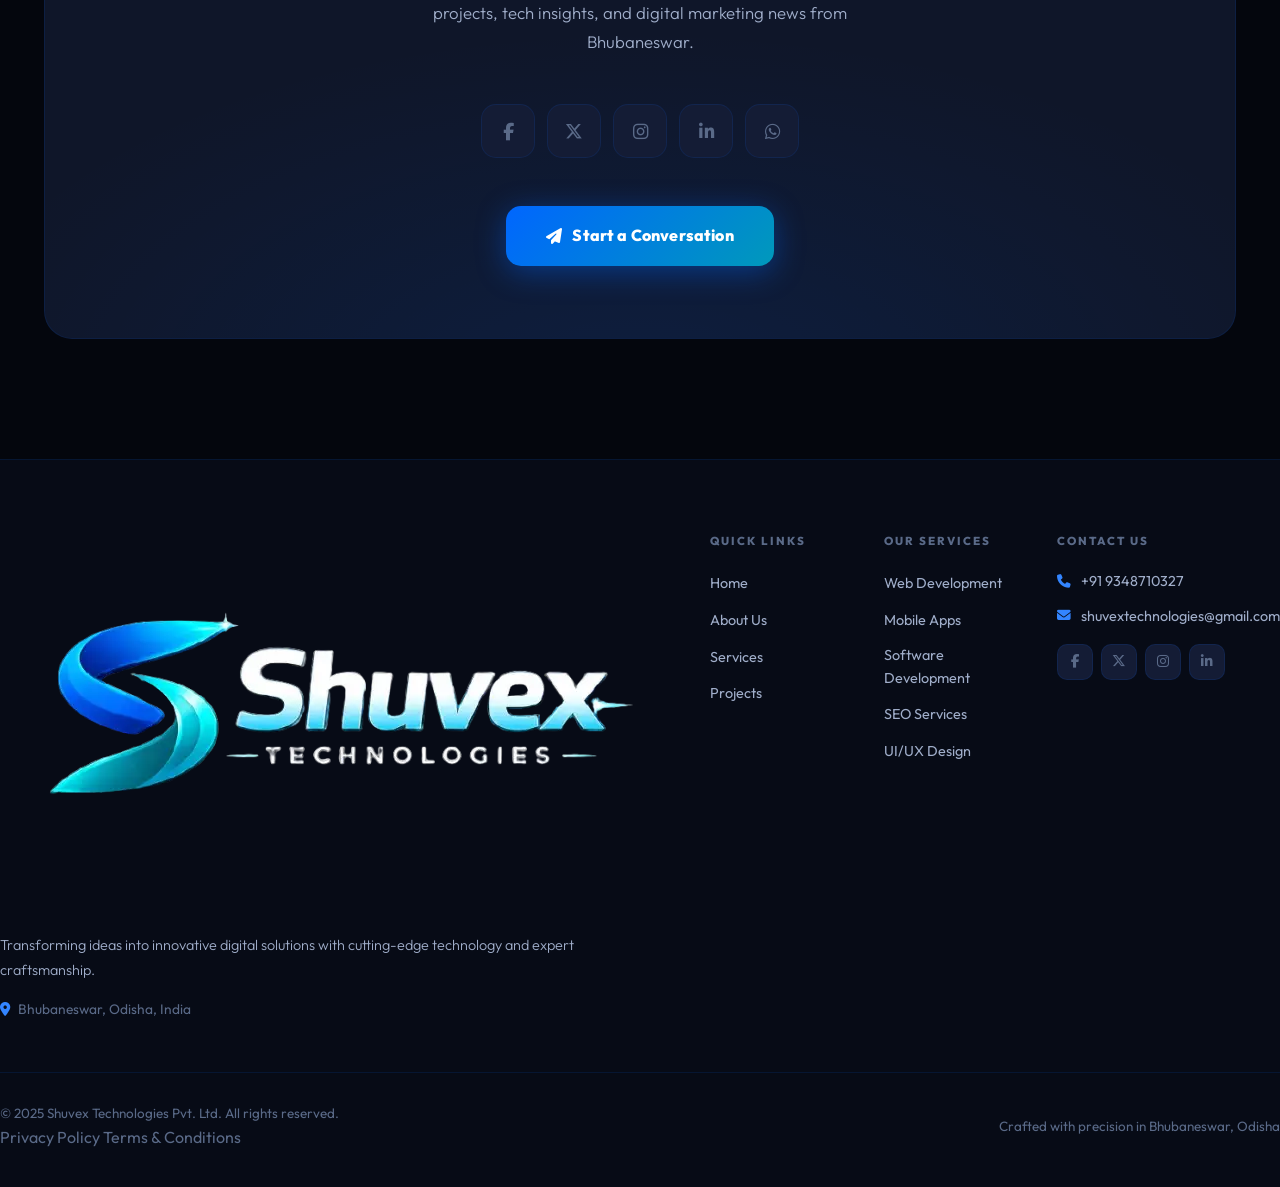
==== commit 71b9e5fe: "Update footer structure and organization details" ====
--- a/index.html
+++ b/index.html
@@ -441,6 +441,7 @@
   <!-- Stylesheets -->
   <link rel="stylesheet" href="index.css" />
   <link rel="stylesheet" href="common.css" />
+   <link rel="stylesheet" href="commonfooter.css" />
 
   <!-- Favicon set — add your actual files -->
   <link rel="icon" type="image/png" sizes="32x32" href="/favicon-32x32.png" />
@@ -912,65 +913,135 @@
 </main>
 
 <!-- ─── FOOTER ────────────────────────────────── -->
-  <footer>
-            <div class="container">
-                <div class="footer-grid">
-                    <div class="footer-brand">
-                        <a class="logo" href="index.html">
-                           <div class="logo-icon" aria-hidden="true">
-        <img src="suvex_2.webp" alt="">
-      </div>
-                        </a>
-                        <p>Transforming ideas into innovative digital solutions with cutting-edge technology and expert
-                            craftsmanship.</p>
-                        <div class="footer-loc"><i class="fas fa-map-marker-alt"></i> Bhubaneswar, Odisha, India</div>
-                    </div>
-                    <div class="footer-col">
-                        <h4>Quick Links</h4>
-                        <ul>
-                            <li><a href="index.html">Home</a></li>
-                            <li><a href="about.html">About Us</a></li>
-                            <li><a href="service.html">Services</a></li>
-                            <li><a href="project.html">Projects</a></li>
-                            <!-- <li><a href="#">Blog</a></li> -->
-                        </ul>
-                    </div>
-                    <div class="footer-col">
-                        <h4>Our Services</h4>
-                        <ul>
-                            <li><a href="#">Web Development</a></li>
-                            <li><a href="#">Mobile Apps</a></li>
-                            <li><a href="#">Software Development</a></li>
-                            <li><a href="#">SEO Services</a></li>
-                            <li><a href="#">UI/UX Design</a></li>
-                        </ul>
-                    </div>
-                    <div class="footer-col">
-                        <h4>Contact Us</h4>
-                        <ul class="footer-contact">
-                            <li><i class="fas fa-phone"></i><a href="tel:+919348710327">+91 9348710327</a></li>
-                            <li><i class="fas fa-envelope"></i><a
-                                    href="mailto:shuvextechnologies@gmail.com">shuvextechnologies@gmail.com</a></li>
-                        </ul>
-                        <h4 style="margin-top:26px">Follow Us</h4>
-                        <div class="footer-social">
-                            <a class="fsoc" href="https://www.facebook.com/people/Shuvex-Tecno/pfbid02UJndcoBthuUkKXGdd5XUHd18pf2cxVdkRhtnjddj7rZ9WiqnP4wiSHENrRUdRvRAl/" target="_blank"><i class="fab fa-facebook-f"></i></a>
-                            <a class="fsoc" href="https://x.com" target="_blank"><i
-                                    class="fab fa-x-twitter"></i></a>
-                            <a class="fsoc" href="https://www.instagram.com/shuvex_technologies" target="_blank"><i
-                                    class="fab fa-instagram"></i></a>
-                         <a class="fsoc" href="https://www.linkedin.com/in/shuvex-technologies-51b27a418" target="_blank"><i
-                                    class="fab fa-linkedin-in"></i></a>
-                        </div>
-                    </div>
-                </div>
-                <div class="footer-bottom">
-                    <p>© 2025 Shuvex Technologies Pvt. Ltd. All rights reserved.</p>
-                    <p>Crafted with precision in Bhubaneswar, Odisha</p>
-                </div>
+ <footer>
+
+    <div class="footer-grid">
+
+        <!-- Brand -->
+        <div class="footer-brand">
+
+            <div style="position: relative; right: 10px;">
+              <img src="suvex_2.webp" alt="Shuvex Technologies">
             </div>
-        </footer>
-
+
+            <p>
+                Transforming ideas into innovative digital solutions with
+                cutting-edge technology and expert craftsmanship.
+            </p>
+
+            <div class="footer-loc">
+                <i class="fas fa-map-marker-alt"></i>
+                <span>Bhubaneswar, Odisha, India</span>
+            </div>
+
+        </div>
+
+        <!-- Quick Links -->
+        <div class="footer-col">
+
+            <h4>Quick Links</h4>
+
+            <ul>
+                <li><a href="index.html">Home</a></li>
+                <li><a href="about.html">About Us</a></li>
+                <li><a href="service.html">Services</a></li>
+                <li><a href="project.html">Projects</a></li>
+            </ul>
+
+        </div>
+
+        <!-- Services -->
+        <div class="footer-col">
+
+            <h4>Our Services</h4>
+
+            <ul>
+                <li><a href="#">Web Development</a></li>
+                <li><a href="#">Mobile Apps</a></li>
+                <li><a href="#">Software Development</a></li>
+                <li><a href="#">SEO Services</a></li>
+                <li><a href="#">UI/UX Design</a></li>
+            </ul>
+
+        </div>
+
+        <!-- Contact -->
+        <div class="footer-col">
+
+            <h4>Contact Us</h4>
+
+            <ul class="footer-contact">
+
+                <li>
+                    <i class="fas fa-phone"></i>
+                    <a href="tel:+919348710327">
+                        +91 9348710327
+                    </a>
+                </li>
+
+                <li>
+                    <i class="fas fa-envelope"></i>
+                    <a href="mailto:shuvextechnologies@gmail.com">
+                        shuvextechnologies@gmail.com
+                    </a>
+                </li>
+
+            </ul>
+
+            <div class="footer-social">
+
+                <a href="#" class="fsoc">
+                    <i class="fab fa-facebook-f"></i>
+                </a>
+
+                <a href="#" class="fsoc">
+                    <i class="fab fa-x-twitter"></i>
+                </a>
+
+                <a href="#" class="fsoc">
+                    <i class="fab fa-instagram"></i>
+                </a>
+
+                <a href="#" class="fsoc">
+                    <i class="fab fa-linkedin-in"></i>
+                </a>
+
+            </div>
+
+        </div>
+
+    </div>
+
+    <div class="footer-bottom">
+
+        <div>
+
+            <p>
+                © 2025 Shuvex Technologies Pvt. Ltd.
+                All rights reserved.
+            </p>
+
+            <div class="footer-links">
+
+                <a href="privacy-policy.html">
+                    Privacy Policy
+                </a>
+
+                <a href="terms-and-conditions.html">
+                    Terms & Conditions
+                </a>
+
+            </div>
+
+        </div>
+
+        <p>
+            Crafted with precision in Bhubaneswar, Odisha
+        </p>
+
+    </div>
+
+</footer>
 <!-- WhatsApp float (single instance) -->
 <a href="https://wa.me/919348710327" class="wa-float" target="_blank" rel="noopener noreferrer" aria-label="Chat with shuvex Technologies on WhatsApp">
   <i class="fab fa-whatsapp" aria-hidden="true"></i>
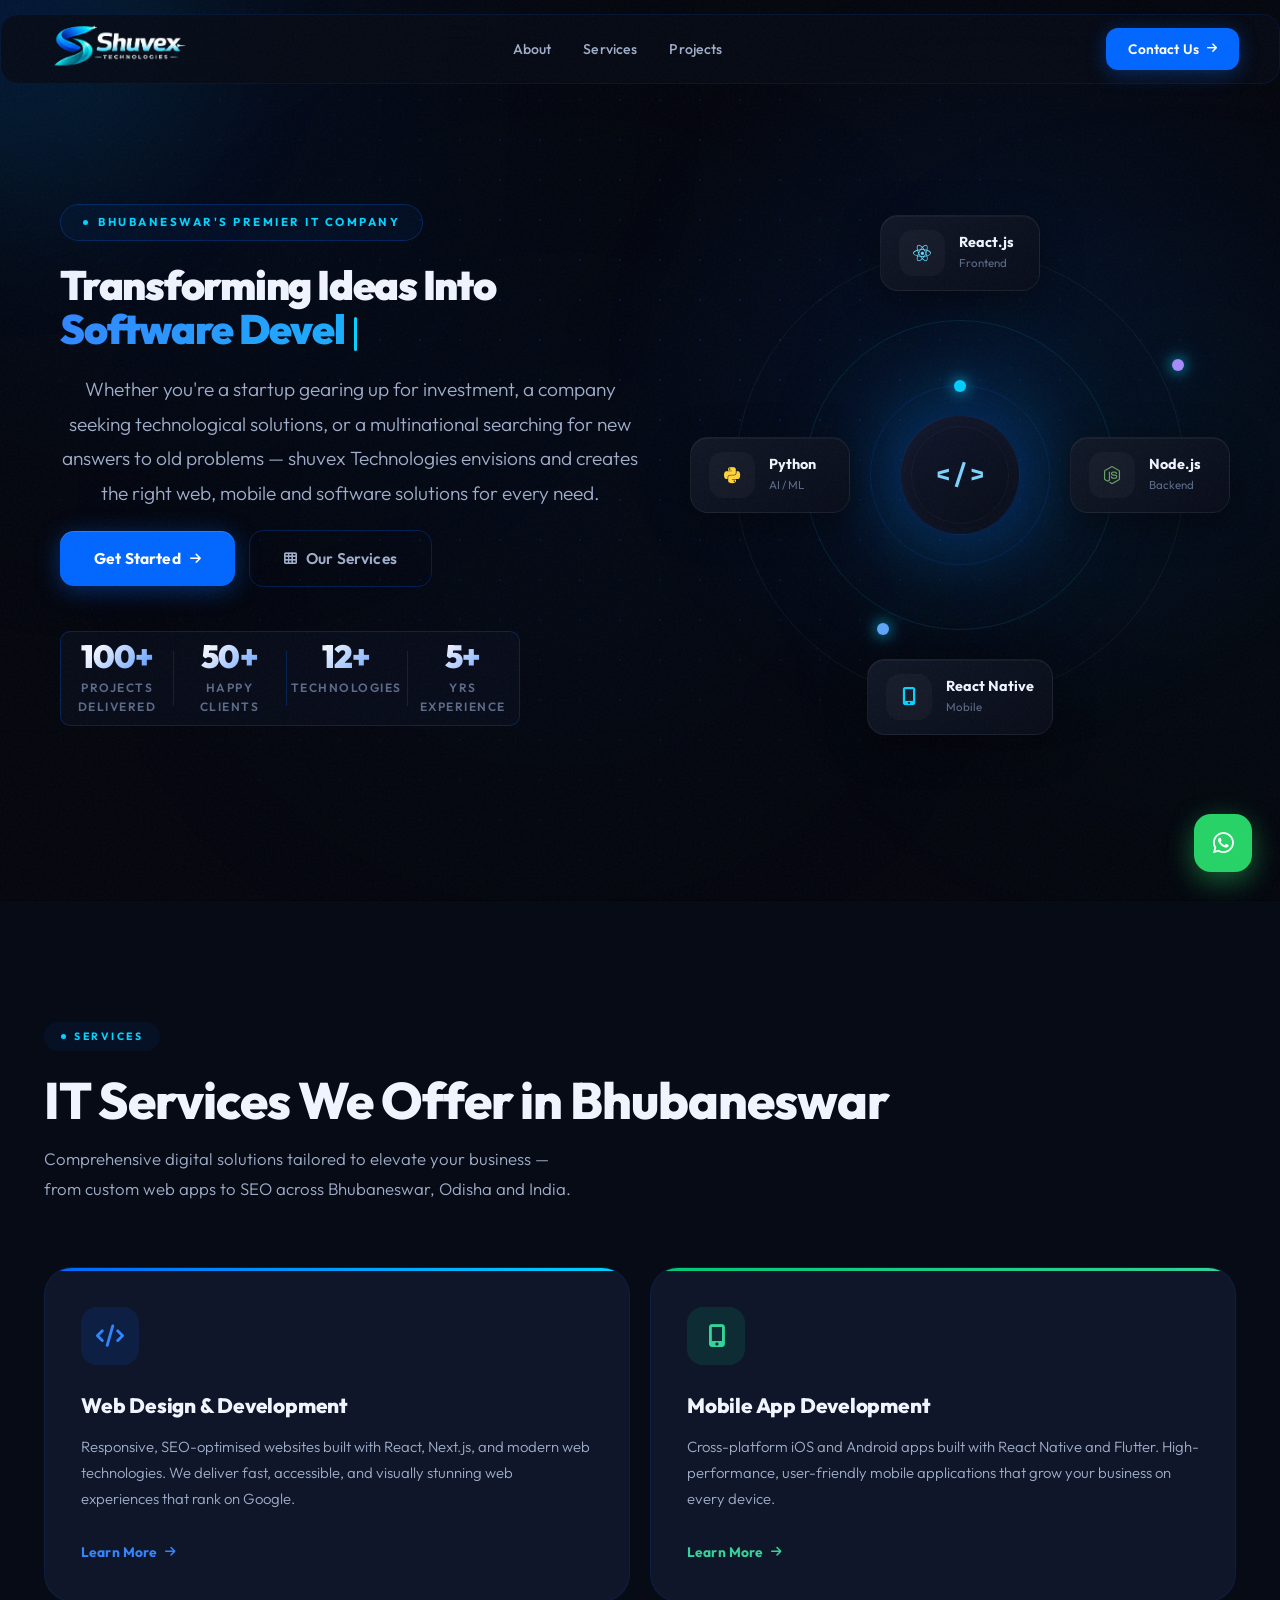
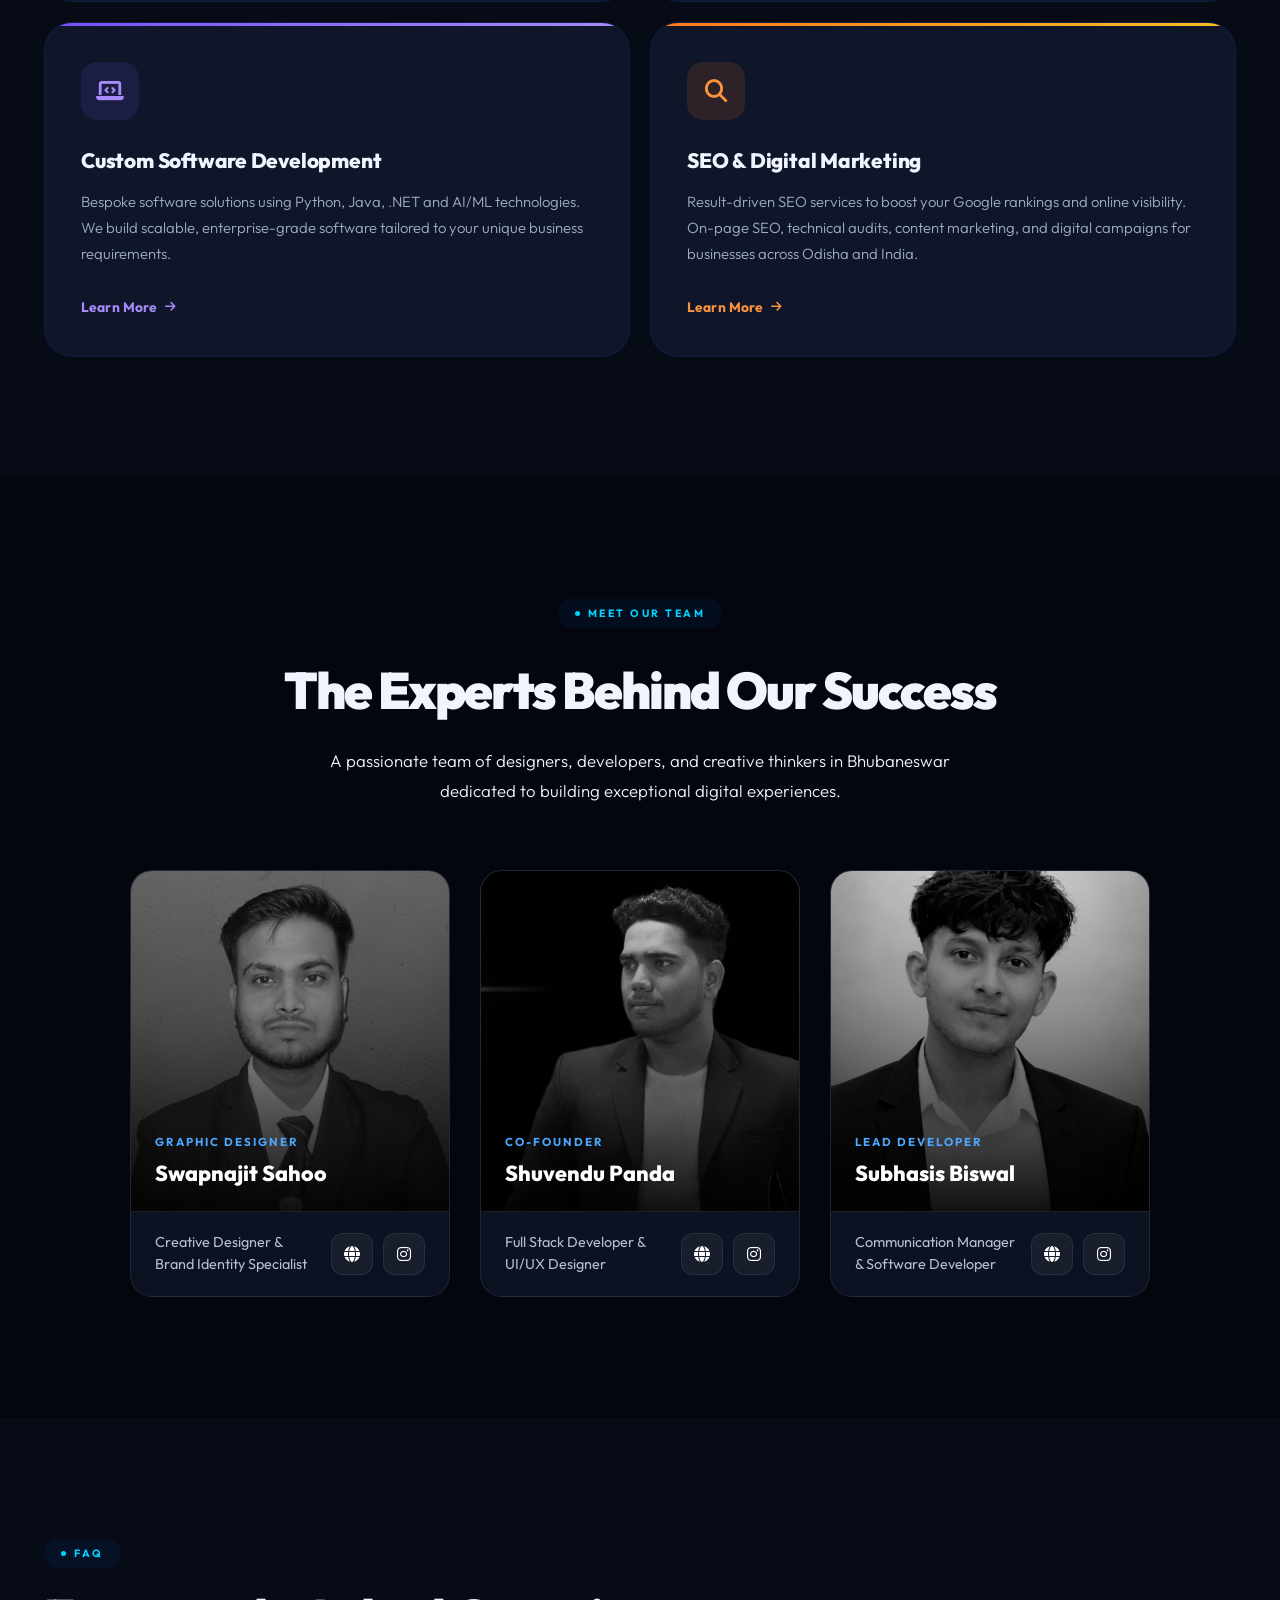
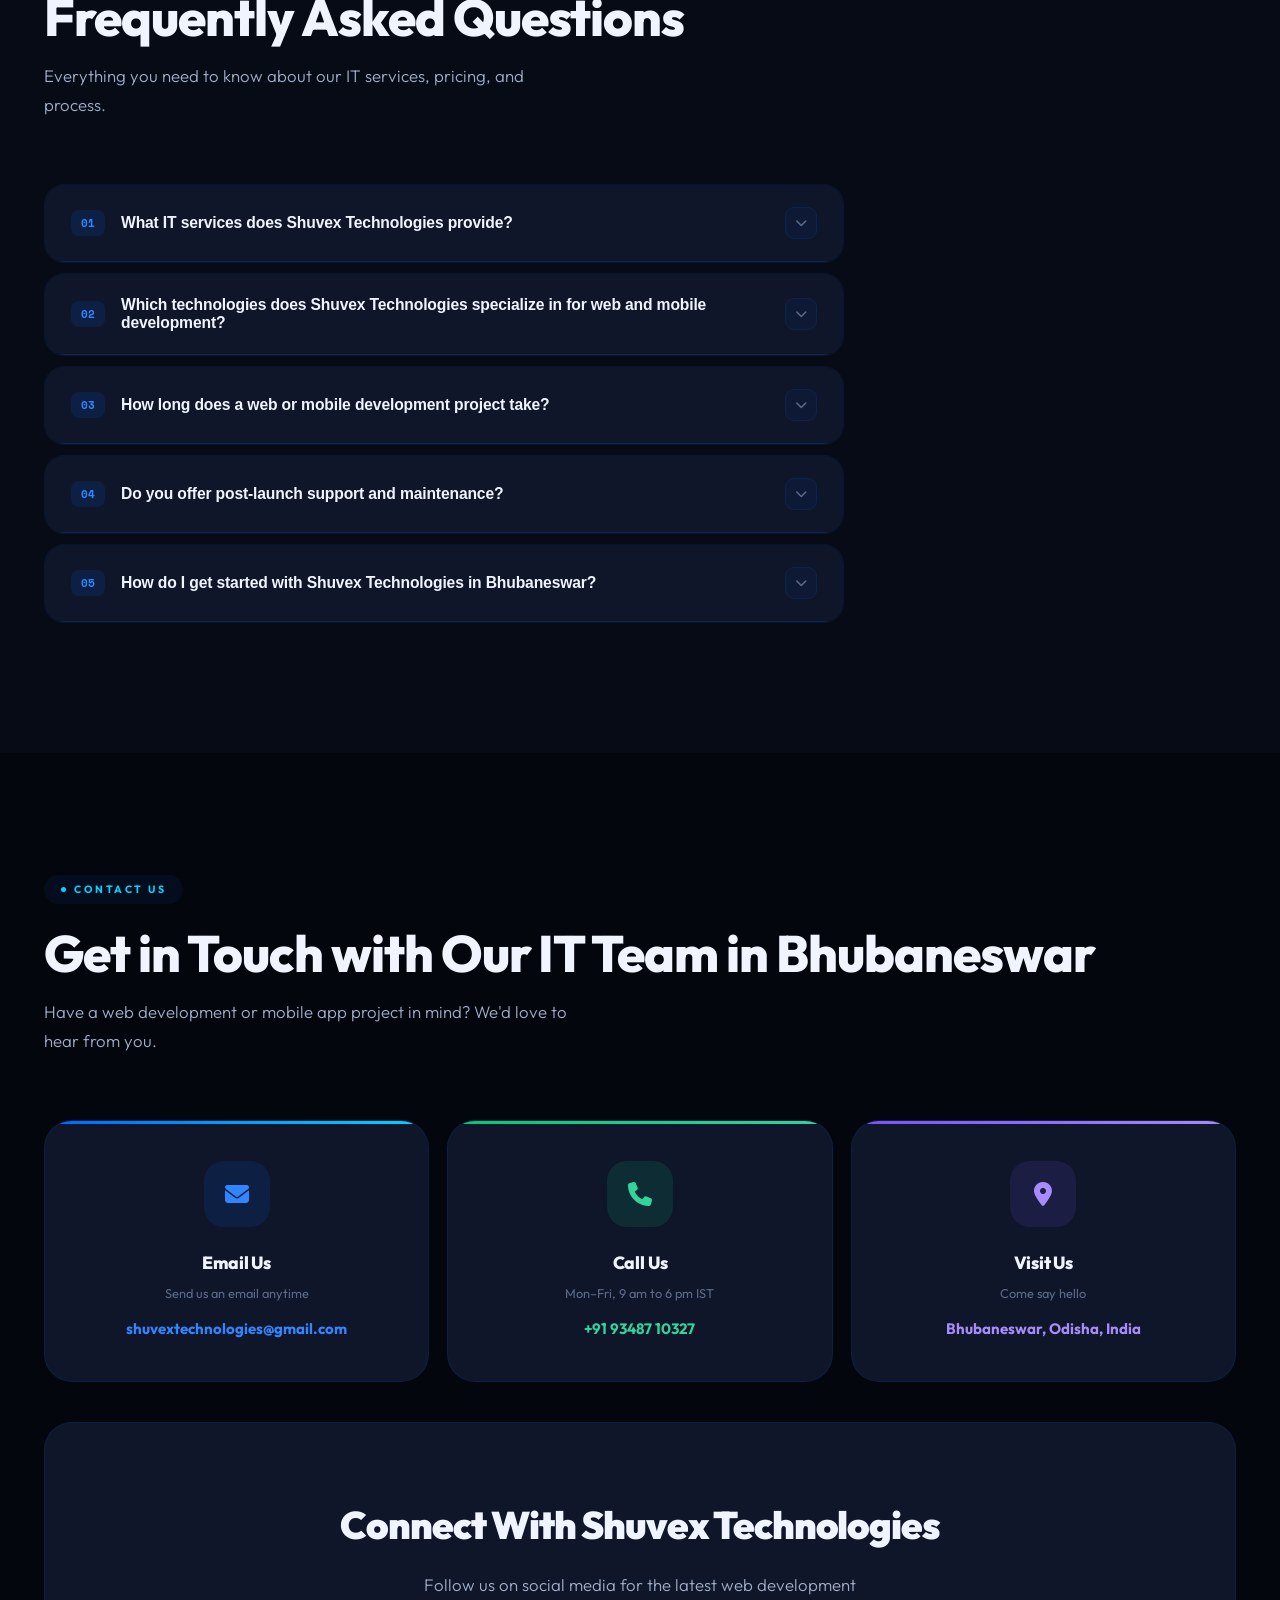
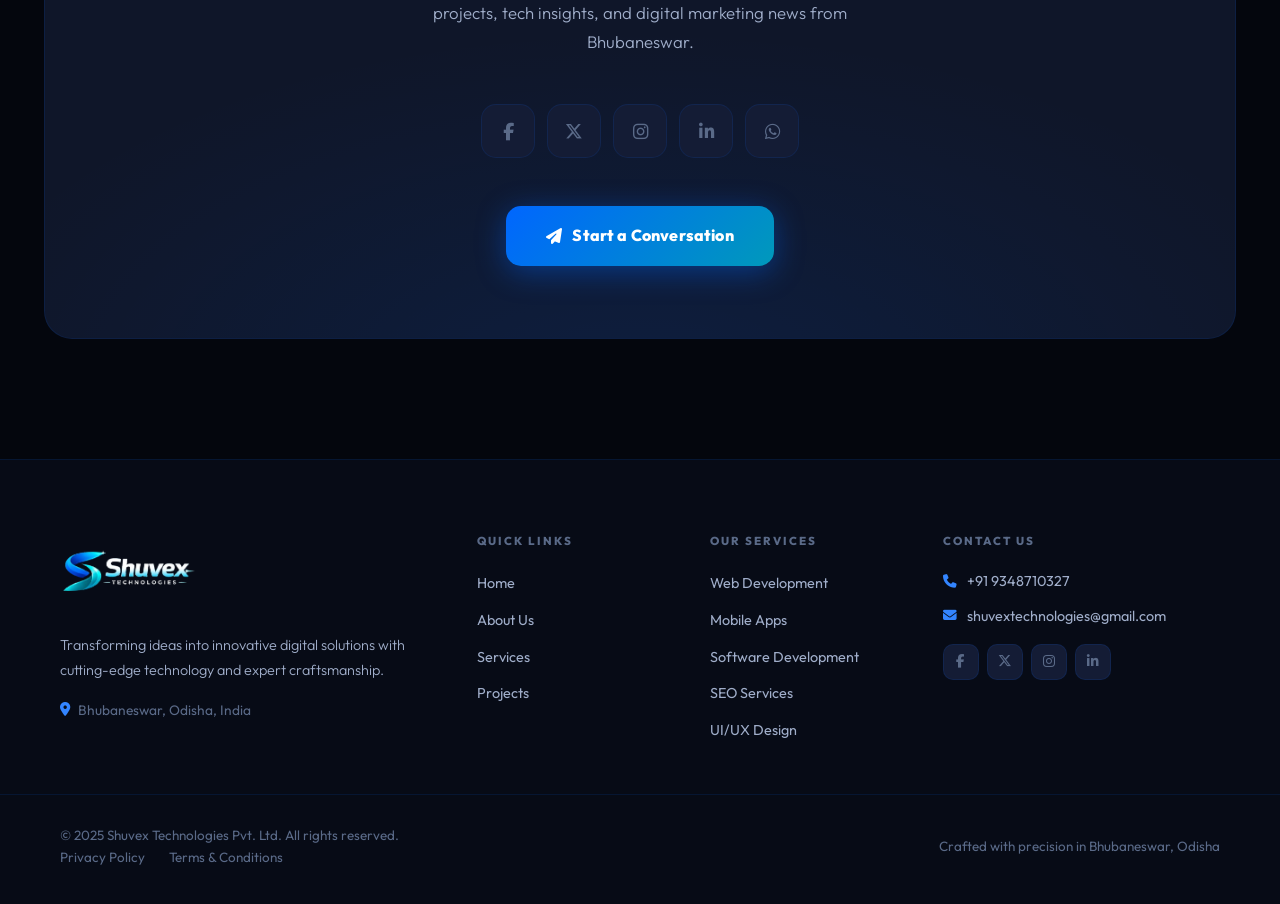
==== commit bfb23ae6: "Add files via upload" ====
--- a/index.html
+++ b/index.html
@@ -11,9 +11,9 @@
        ▸ Replace YOUR_DOMAIN with your actual domain
          e.g. https://www.shuvextechnologies.com
   ═══════════════════════════════════════════════ -->
-  <link rel="canonical" href="https://shuvextechnologies.netlify.app/" />
-  <link rel="alternate" hreflang="en-IN" href="https://shuvextechnologies.netlify.app/" />
-  <link rel="alternate" hreflang="x-default" href="https://shuvextechnologies.netlify.app/" />
+  <link rel="canonical" href="https://ShuvexTechnologies.netlify.app/" />
+  <link rel="alternate" hreflang="en-IN" href="https://ShuvexTechnologies.netlify.app/" />
+  <link rel="alternate" hreflang="x-default" href="https://ShuvexTechnologies.netlify.app/" />
 
   <!-- ═══════════════════════════════════════════════
        PRIMARY META TAGS
@@ -48,11 +48,11 @@
   ═══════════════════════════════════════════════ -->
   <meta property="og:type" content="website" />
   <meta property="og:site_name" content="Shuvex Technologies" />
-  <meta property="og:url" content="https://shuvextechnologies.netlify.app/" />
+  <meta property="og:url" content="https://ShuvexTechnologies.netlify.app/" />
   <meta property="og:title" content="Shuvex Technologies | Web & Mobile App Development — Bhubaneswar" />
   <meta property="og:description" content="Transform your business with cutting-edge digital solutions. Web development, mobile apps, custom software & SEO by Bhubaneswar's top IT company. 100+ projects delivered." />
-  <meta property="og:image" content="https://shuvextechnologies.netlify.app/shuvex_2.webp" />
-  <meta property="og:image:secure_url" content="https://shuvextechnologies.netlify.app/shuvex_2.webp" />
+  <meta property="og:image" content="https://ShuvexTechnologies.netlify.app/shuvex_2.webp" />
+  <meta property="og:image:secure_url" content="https://ShuvexTechnologies.netlify.app/shuvex_2.webp" />
   <meta property="og:image:width" content="1200" />
   <meta property="og:image:height" content="630" />
   <meta property="og:image:alt" content="Shuvex Technologies – IT Company in Bhubaneswar, Odisha" />
@@ -67,7 +67,7 @@
   <meta name="twitter:creator" content="@shuvextech" />
   <meta name="twitter:title" content="Shuvex Technologies | Web & Mobile App Development — Bhubaneswar" />
   <meta name="twitter:description" content="Bhubaneswar's premier IT company. Web development, mobile apps, custom software & SEO. 100+ projects, 50+ clients. Call +91-9348710327." />
-<meta name="twitter:image" content="https://shuvextechnologies.netlify.app/shuvex_2.webp" />
+<meta name="twitter:image" content="https://ShuvexTechnologies.netlify.app/shuvex_2.webp" />
   <meta name="twitter:image:alt" content="Shuvex Technologies Logo and Banner" />
 
   <!-- ═══════════════════════════════════════════════
@@ -84,11 +84,11 @@
     "url": "https://shuvextechnologies.netlify.app/",
     "logo": {
       "@type": "ImageObject",
-      "url": "https://shuvextechnologies.netlify.app/shuvex_2.webp",
+      "url": "https://ShuvexTechnologies.netlify.app/shuvex_2.webp",
       "width": 200,
       "height": 60
     },
-    "image": "https://shuvextechnologies.netlify.app/shuvex_2.webp",
+    "image": "https://ShuvexTechnologies.netlify.app/shuvex_2.webp",
     "description": "Leading IT company in Bhubaneswar providing web development, mobile app development, custom software solutions, and SEO services across Odisha and India.",
     "email": "shuvextechnologies@gmail.com",
     "telephone": "+91-9348710327",
@@ -117,7 +117,7 @@
     "knowsAbout": ["Web Development", "Mobile App Development", "Software Development", "SEO", "React", "Node.js", "Flutter", "Python", "AI/ML"],
     "sameAs": [
       "https://www.facebook.com/people/Shuvex-Tecno/pfbid02UJndcoBthuUkKXGdd5XUHd18pf2cxVdkRhtnjddj7rZ9WiqnP4wiSHENrRUdRvRAl/",
-      "https://x.com",
+      "https://x.com/Shuvextech",
       "https://www.instagram.com/shuvex_technologies",
       "https://www.linkedin.com/in/shuvex-technologies-51b27a418"
     ]
@@ -131,10 +131,10 @@
   {
     "@context": "https://schema.org",
     "@type": "LocalBusiness",
-    "@id": "https://shuvextechnologies.netlify.app/#localbusiness",
+    "@id": "https://ShuvexTechnologies.netlify.app/#localbusiness",
     "name": "Shuvex Technologies",
-    "image": "https://shuvextechnologies.netlify.app/og-image.jpg",
-    "url": "https://shuvextechnologies.netlify.app/",
+    "image": "https://ShuvexTechnologies.netlify.app/og-image.jpg",
+    "url": "https://ShuvexTechnologies.netlify.app/",
     "telephone": "+91-9348710327",
     "email": "shuvextechnologies@gmail.com",
     "priceRange": "$$",
@@ -161,7 +161,7 @@
       }
     ],
     "hasMap": "https://maps.google.com/?q=Bhubaneswar,Odisha,India",
-    "parentOrganization": { "@id": "https://shuvextechnologies.netlify.app/#organization" }
+    "parentOrganization": { "@id": "https://ShuvexTechnologies.netlify.app/#organization" }
   }
   </script>
 
@@ -172,16 +172,16 @@
   {
     "@context": "https://schema.org",
     "@type": "WebSite",
-    "@id": "https://shuvextechnologies.netlify.app/#website",
-    "url": "https://shuvextechnologies.netlify.app/",
+    "@id": "https://ShuvexTechnologies.netlify.app/#website",
+    "url": "https://ShuvexTechnologies.netlify.app/",
     "name": "Shuvex Technologies",
     "description": "Web development, mobile apps and SEO company in Bhubaneswar, Odisha",
-    "publisher": { "@id": "https://shuvextechnologies.netlify.app/#organization" },
+    "publisher": { "@id": "https://ShuvexTechnologies.netlify.app/#organization" },
     "potentialAction": {
       "@type": "SearchAction",
       "target": {
         "@type": "EntryPoint",
-        "urlTemplate": "https://shuvextechnologies.netlify.app/search?q={search_term_string}"
+        "urlTemplate": "https://ShuvexTechnologies.netlify.app/search?q={search_term_string}"
       },
       "query-input": "required name=search_term_string"
     }
@@ -195,17 +195,17 @@
   {
     "@context": "https://schema.org",
     "@type": "WebPage",
-    "@id": "https://shuvextechnologies.netlify.app/#webpage",
-    "url": "https://shuvextechnologies.netlify.app/",
+    "@id": "https://ShuvexTechnologies.netlify.app/#webpage",
+    "url": "https://ShuvexTechnologies.netlify.app/",
     "name": "Shuvex Technologies | Web & Mobile App Development — Bhubaneswar, Odisha",
     "description": "Shuvex Technologies – Bhubaneswar's leading IT company. Expert web development, mobile apps, custom software & SEO.",
-    "isPartOf": { "@id": "https://shuvextechnologies.netlify.app/#website" },
-    "about": { "@id": "https://shuvextechnologies.netlify.app/#organization" },
+    "isPartOf": { "@id": "https://ShuvexTechnologies.netlify.app/#website" },
+    "about": { "@id": "https://ShuvexTechnologies.netlify.app/#organization" },
     "primaryImageOfPage": {
       "@type": "ImageObject",
-      "url": "https://shuvextechnologies.netlify.app/og-image.jpg"
+      "url": "https://ShuvexTechnologies.netlify.app/og-image.jpg"
     },
-    "breadcrumb": { "@id": "https://shuvextechnologies.netlify.app/#breadcrumb" },
+    "breadcrumb": { "@id": "https://ShuvexTechnologies.netlify.app/#breadcrumb" },
     "inLanguage": "en-IN",
     "dateModified": "2025-01-01"
   }
@@ -218,13 +218,13 @@
   {
     "@context": "https://schema.org",
     "@type": "BreadcrumbList",
-    "@id": "https://shuvextechnologies.netlify.app/#breadcrumb",
+    "@id": "https://ShuvexTechnologies.netlify.app/#breadcrumb",
     "itemListElement": [
       {
         "@type": "ListItem",
         "position": 1,
         "name": "Home",
-        "item": "https://shuvextechnologies.netlify.app/"
+        "item": "https://ShuvexTechnologies.netlify.app/"
       }
     ]
   }
@@ -246,10 +246,10 @@
           "@type": "Service",
           "name": "Web Design & Development",
           "description": "Modern, responsive websites using React, Next.js and cutting-edge technologies. Fast, accessible, SEO-optimised web development in Bhubaneswar.",
-          "provider": { "@id": "https://shuvextechnologies.netlify.app/#organization" },
+          "provider": { "@id": "https://ShuvexTechnologies.netlify.app/#organization" },
           "areaServed": "Bhubaneswar, Odisha, India",
           "serviceType": "Web Development",
-          "url": "https://shuvextechnologies.netlify.app/service.html#web-development"
+          "url": "https://ShuvexTechnologies.netlify.app/service.html#web-development"
         }
       },
       {
@@ -259,10 +259,10 @@
           "@type": "Service",
           "name": "Mobile App Development",
           "description": "Cross-platform iOS and Android apps built with React Native and Flutter for Odisha businesses.",
-          "provider": { "@id": "https://shuvextechnologies.netlify.app/#organization" },
+          "provider": { "@id": "https://ShuvexTechnologies.netlify.app/#organization" },
           "areaServed": "Bhubaneswar, Odisha, India",
           "serviceType": "Mobile Application Development",
-          "url": "https://shuvextechnologies.netlify.app/service.html#mobile-development"
+          "url": "https://ShuvexTechnologies.netlify.app/service.html#mobile-development"
         }
       },
       {
@@ -272,10 +272,10 @@
           "@type": "Service",
           "name": "Custom Software Development",
           "description": "Tailored enterprise software using Python, Java, .NET and AI/ML technologies.",
-          "provider": { "@id": "https://shuvextechnologies.netlify.app/#organization" },
+          "provider": { "@id": "https://ShuvexTechnologies.netlify.app/#organization" },
           "areaServed": "Bhubaneswar, Odisha, India",
           "serviceType": "Software Development",
-          "url": "https://shuvextechnologies.netlify.app/service.html#software"
+          "url": "https://ShuvexTechnologies.netlify.app/service.html#software"
         }
       },
       {
@@ -285,10 +285,10 @@
           "@type": "Service",
           "name": "SEO & Digital Marketing",
           "description": "Result-driven SEO services to boost Google rankings and online visibility for businesses in Odisha and India.",
-          "provider": { "@id": "https://shuvextechnologies.netlify.app/#organization" },
+          "provider": { "@id": "https://ShuvexTechnologies.netlify.app/#organization" },
           "areaServed": "Bhubaneswar, Odisha, India",
           "serviceType": "SEO & Digital Marketing",
-          "url": "https://shuvextechnologies.netlify.app/service.html#seo"
+          "url": "https://ShuvexTechnologies.netlify.app/service.html#seo"
         }
       }
     ]
@@ -304,10 +304,10 @@
     "@type": "SiteNavigationElement",
     "name": ["About", "Services", "Projects", "Contact"],
     "url": [
-      "https://shuvextechnologies.netlify.app/about.html",
-      "https://shuvextechnologies.netlify.app/service.html",
-      "https://shuvextechnologies.netlify.app/project.html",
-      "https://shuvextechnologies.netlify.app/#contact"
+      "https://ShuvexTechnologies.netlify.app/about.html",
+      "https://ShuvexTechnologies.netlify.app/service.html",
+      "https://ShuvexTechnologies.netlify.app/project.html",
+      "https://ShuvexTechnologies.netlify.app/#contact"
     ]
   }
   </script>
@@ -381,8 +381,8 @@
           "@type": "Person",
           "name": "Swapnajit Sahoo",
           "jobTitle": "Graphic Designer & Brand Identity Specialist",
-          "worksFor": { "@id": "https://shuvextechnologies.netlify.app/#organization" },
-          "image": "https://shuvextechnologies.netlify.app/team1.webp",
+          "worksFor": { "@id": "https://ShuvexTechnologies.netlify.app/#organization" },
+          "image": "https://ShuvexTechnologies.netlify.app/team1.webp",
           "url": "https://jeet-portfolio-beta.vercel.app/"
         }
       },
@@ -393,8 +393,8 @@
           "@type": "Person",
           "name": "Shuvendu Panda",
           "jobTitle": "Co-Founder, Full Stack Developer & UI/UX Designer",
-          "worksFor": { "@id": "https://shuvextechnologies.netlify.app/#organization" },
-          "image": "https://shuvextechnologies.netlify.app/team2.webp",
+          "worksFor": { "@id": "https://ShuvexTechnologies.netlify.app/#organization" },
+          "image": "https://ShuvexTechnologies.netlify.app/team2.webp",
           "url": "https://shuvendupanda.netlify.app/"
         }
       },
@@ -405,8 +405,8 @@
           "@type": "Person",
           "name": "Subhasis Biswal",
           "jobTitle": "Lead Developer & Communication Manager",
-          "worksFor": { "@id": "https://shuvextechnologies.netlify.app/#organization" },
-          "image": "https://shuvextechnologies.netlify.app/team3.webp",
+          "worksFor": { "@id": "https://ShuvexTechnologies.netlify.app/#organization" },
+          "image": "https://ShuvexTechnologies.netlify.app/team3.webp",
           "url": "https://portfolio-ntfc.onrender.com"
         }
       }
@@ -890,10 +890,10 @@
         <a href="https://www.facebook.com/people/Shuvex-Tecno/pfbid02UJndcoBthuUkKXGdd5XUHd18pf2cxVdkRhtnjddj7rZ9WiqnP4wiSHENrRUdRvRAl/" target="_blank" rel="noopener noreferrer" class="soc-btn" aria-label="shuvex Technologies on Facebook">
           <i class="fab fa-facebook-f" aria-hidden="true"></i>
         </a>
-        <a href="https://x.com" target="_blank" rel="noopener noreferrer" class="soc-btn" aria-label="shuvex Technologies on X (Twitter)">
+        <a href="https://x.com/Shuvextech" target="_blank" rel="noopener noreferrer" class="soc-btn" aria-label="shuvex Technologies on X (Twitter)">
           <i class="fab fa-x-twitter" aria-hidden="true"></i>
         </a>
-        <a href="https://www.instagram.com/shuvex_technologies" target="_blank" rel="noopener noreferrer" class="soc-btn" aria-label="shuvex Technologies on Instagram">
+        <a href="https://www.instagram.com/shuvex_technologies?" target="_blank" rel="noopener noreferrer" class="soc-btn" aria-label="shuvex Technologies on Instagram">
           <i class="fab fa-instagram" aria-hidden="true"></i>
         </a>
         <a href="https://www.linkedin.com/in/shuvex-technologies-51b27a418" target="_blank" rel="noopener noreferrer" class="soc-btn" aria-label="shuvex Technologies on LinkedIn">
@@ -956,11 +956,11 @@
             <h4>Our Services</h4>
 
             <ul>
-                <li><a href="#">Web Development</a></li>
-                <li><a href="#">Mobile Apps</a></li>
-                <li><a href="#">Software Development</a></li>
-                <li><a href="#">SEO Services</a></li>
-                <li><a href="#">UI/UX Design</a></li>
+             <li><a href="service.html#web-development">Web Development</a></li>
+             <li><a href="service.html#mobile-apps">Mobile Apps</a></li>
+             <li><a href="service.html#software-development">Software Development</a></li>
+             <li><a href="service.html#seo-services">SEO Services</a></li>
+             <li><a href="service.html#ui-ux-design">UI/UX Design</a></li>
             </ul>
 
         </div>
@@ -990,19 +990,19 @@
 
             <div class="footer-social">
 
-                <a href="#" class="fsoc">
+                <a href="https://www.facebook.com/people/Shuvex-Tecno/pfbid02UJndcoBthuUkKXGdd5XUHd18pf2cxVdkRhtnjddj7rZ9WiqnP4wiSHENrRUdRvRAl/" class="fsoc">
                     <i class="fab fa-facebook-f"></i>
                 </a>
 
-                <a href="#" class="fsoc">
+                <a href="https://x.com/Shuvextech" class="fsoc">
                     <i class="fab fa-x-twitter"></i>
                 </a>
 
-                <a href="#" class="fsoc">
+                <a href="https://www.instagram.com/shuvex_technologies?" class="fsoc">
                     <i class="fab fa-instagram"></i>
                 </a>
 
-                <a href="#" class="fsoc">
+                <a href="https://www.linkedin.com/in/shuvex-technologies-51b27a418" class="fsoc">
                     <i class="fab fa-linkedin-in"></i>
                 </a>
 
@@ -1060,4 +1060,4 @@
 </script>
 <script src="index.js" defer></script>
 </body>
-</html>
+</html>
--- a/index.css
+++ b/index.css
@@ -1243,12 +1243,19 @@
       background: var(--dark-1);
       border-top: 1px solid var(--border);
       padding: 72px 0 36px;
+      width: 100%;
+      margin-left: calc(-50vw + 50%);
+      margin-right: calc(-50vw + 50%);
     }
     .footer-grid {
       display: grid;
       grid-template-columns: 2fr 1fr 1fr 1.5fr;
       gap: 48px;
       margin-bottom: 52px;
+      max-width: 1200px;
+      margin-left: auto;
+      margin-right: auto;
+      padding: 0 40px;
     }
     @media (max-width: 960px)  { .footer-grid { grid-template-columns: 1fr 1fr; gap: 36px; } }
     @media (max-width: 560px)  { .footer-grid { grid-template-columns: 1fr; } }
@@ -1302,7 +1309,8 @@
       border-radius: 10px;
       background: var(--dark-4);
       border: 1px solid var(--border);
-      display: flex; align-items: center; justify-content: center;
+      display: flex; align-items: center;
+      justify-content: center;
       color: var(--text-3);
       font-size: 0.85rem;
       text-decoration: none;
@@ -1312,14 +1320,34 @@
 
     .footer-bottom {
       border-top: 1px solid var(--border);
-      padding-top: 30px;
+      padding: 30px 40px;
       display: flex;
       align-items: center;
       justify-content: space-between;
       flex-wrap: wrap;
       gap: 10px;
+      max-width: 1200px;
+      margin: 0 auto;
     }
     .footer-bottom p { color: var(--text-3); font-size: 0.84rem; }
+
+    .footer-links {
+      display: flex;
+      gap: 20px;
+      align-items: center;
+    }
+
+    .footer-links a {
+      color: var(--blue-bright);
+      font-size: 0.84rem;
+      text-decoration: none;
+      transition: var(--t);
+    }
+
+    .footer-links a:hover {
+      color: var(--cyan);
+      text-decoration: underline;
+    }
 
     /* REVEALS */
     .reveal { opacity: 0; transform: translateY(28px); transition: opacity 0.65s var(--ease), transform 0.65s var(--ease); }
--- a/commonfooter.css
+++ b/commonfooter.css
@@ -0,0 +1,152 @@
+/* =========================
+   COMMON FOOTER
+========================= */
+
+footer{
+    background: var(--dark-1);
+    border-top: 1px solid var(--border);
+    padding: 72px 0 36px;
+    /* margin-top: 60px; */
+    /* position: absolute; */
+}
+
+/* SAME WIDTH AS NAVBAR */
+.footer-grid{
+    max-width: 1320px;
+    width: 100%;
+
+    margin: 0 auto 52px;
+
+    padding-left: 60px;
+    padding-right: 60px;
+
+    display: grid;
+    grid-template-columns: 2fr 1fr 1fr 1.5fr;
+    gap: 48px;
+
+    box-sizing: border-box;
+}
+
+.footer-bottom{
+    max-width: 1320px;
+    width: 100%;
+
+    margin: 0 auto;
+
+    padding: 30px 60px 0;
+
+    border-top: 1px solid var(--border);
+
+    display: flex;
+    justify-content: space-between;
+    align-items: center;
+    gap: 20px;
+
+    box-sizing: border-box;
+}
+
+/* MOBILE */
+@media (max-width:960px){
+
+    .footer-grid{
+        grid-template-columns: 1fr 1fr;
+        gap: 36px;
+    }
+
+}
+
+@media (max-width:768px){
+
+    .footer-grid{
+        padding-left: 20px;
+        padding-right: 20px;
+    }
+
+    .footer-bottom{
+        padding-left: 20px;
+        padding-right: 20px;
+
+        flex-direction: column;
+        text-align: center;
+    }
+
+}
+
+@media (max-width:560px){
+
+    .footer-grid{
+        grid-template-columns: 1fr;
+    }
+
+    .footer-links{
+        justify-content: center;
+    }
+
+}
+/* lastupdate color */
+.footer-links a{
+    color: var(--text-3);
+    text-decoration: none;
+    transition: var(--t);
+}
+
+.footer-links a:hover{
+    color: var(--blue-bright);
+}
+
+.footer-links a:visited{
+    color: var(--text-3);
+}
+@media (max-width:560px){
+
+    .footer-grid{
+        grid-template-columns: 1fr;
+    }
+
+    .footer-links{
+        justify-content: center;
+    }
+
+}
+
+/* ===================================
+   FOOTER LINKS
+=================================== */
+
+.footer-links{
+    display: flex;
+    align-items: center;
+    gap: 24px;
+}
+
+.footer-links a{
+    color: var(--text-3);
+    text-decoration: none;
+    transition: var(--t);
+    position: relative;
+}
+
+.footer-links a:visited{
+    color: var(--text-3);
+}
+
+.footer-links a:hover{
+    color: var(--blue-bright);
+    transform: translateY(-2px);
+}
+
+body .footer-links a{
+    font-size: 0.84rem !important;
+}
+/* Footer Logo */
+
+/* Footer Logo - Same as Navbar */
+
+.footer-brand img{
+    width:149px;
+    max-width:100%;
+    height:auto;
+    display:block;
+    /* transform: scale(1.7); */
+    position: relative;
+}
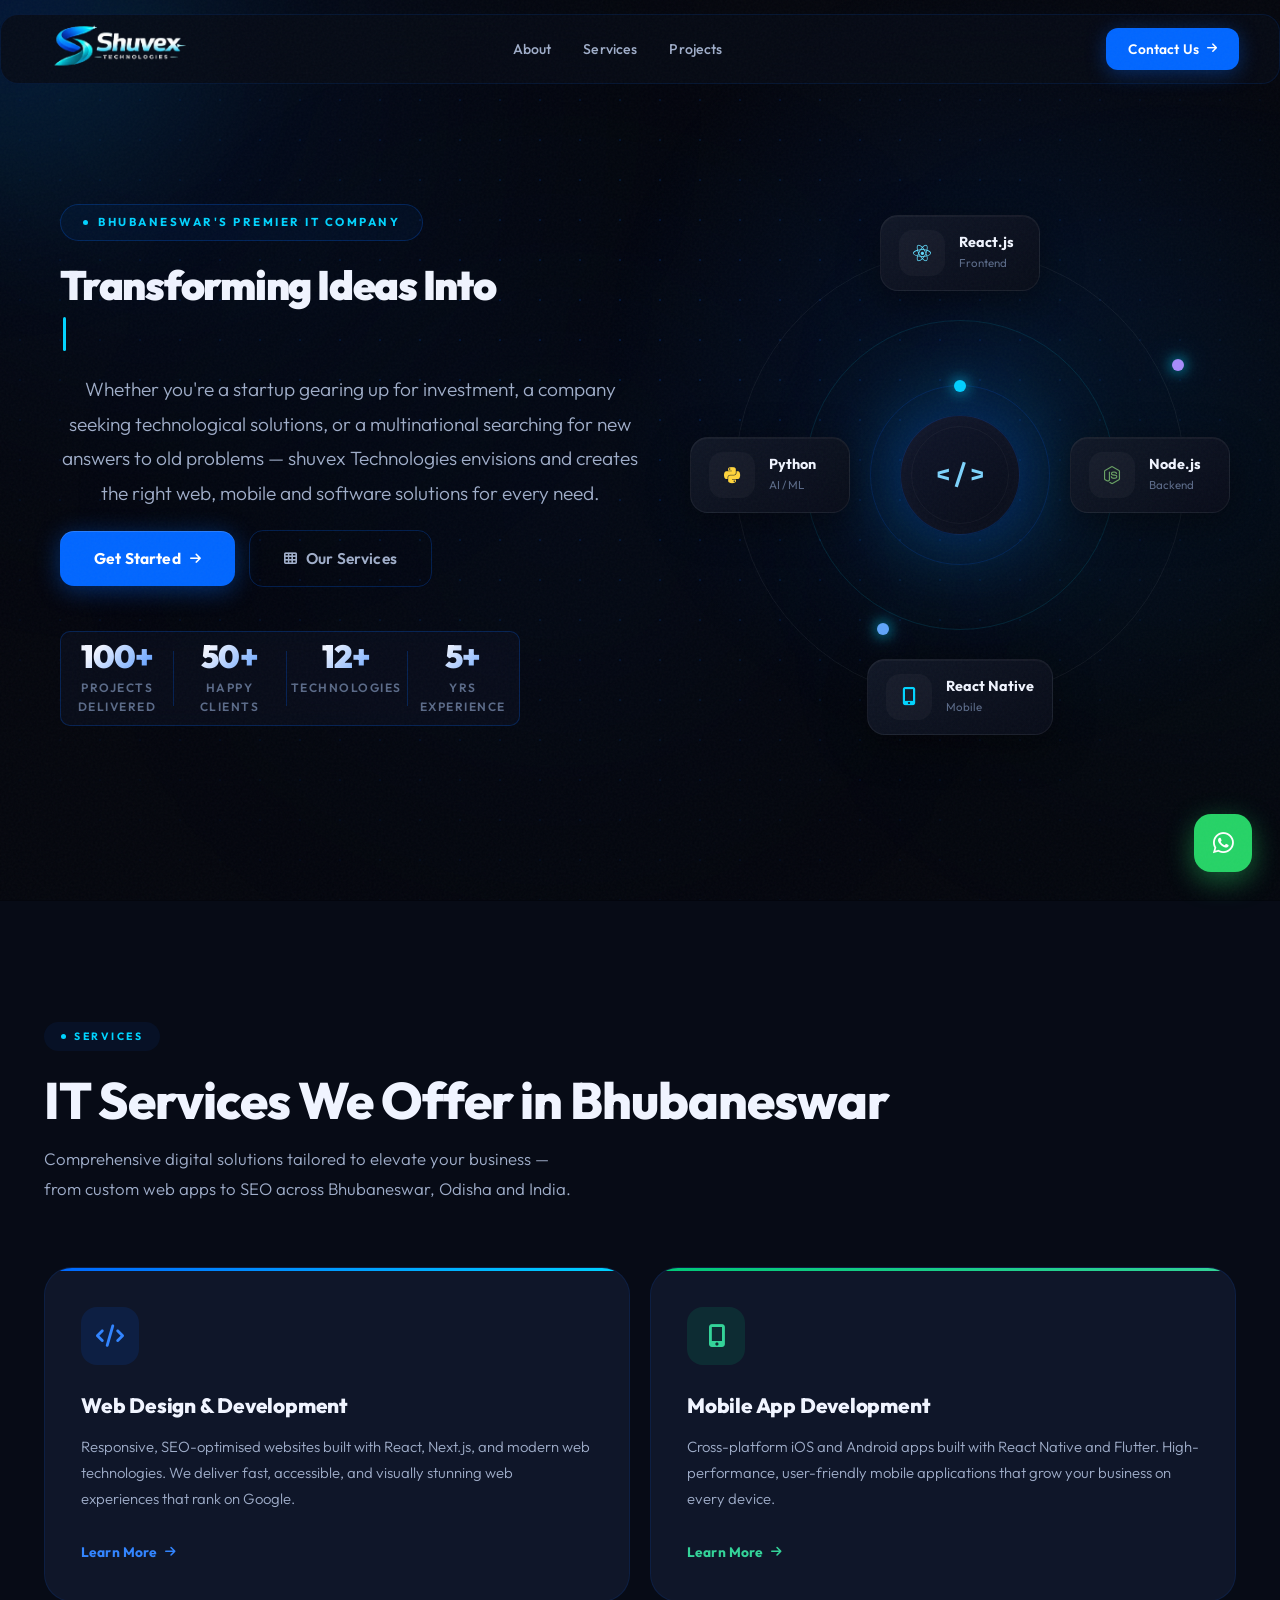
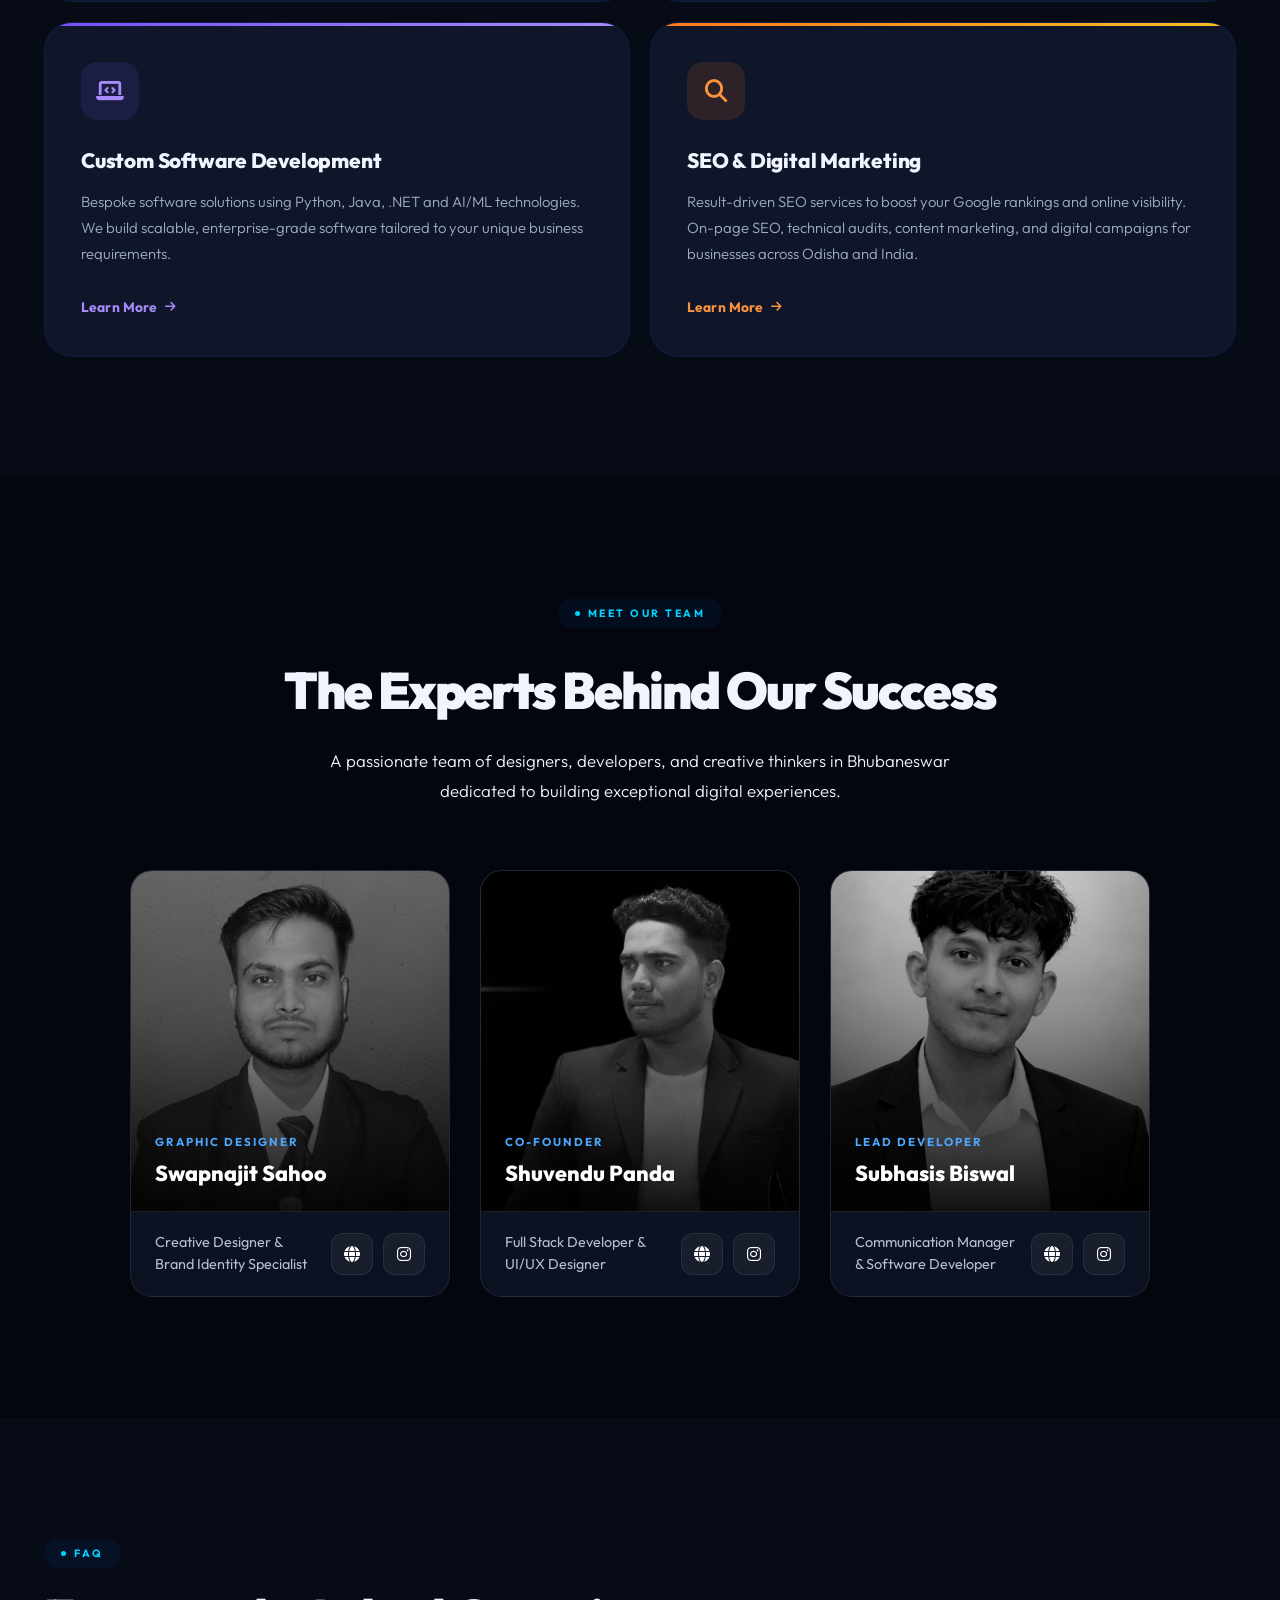
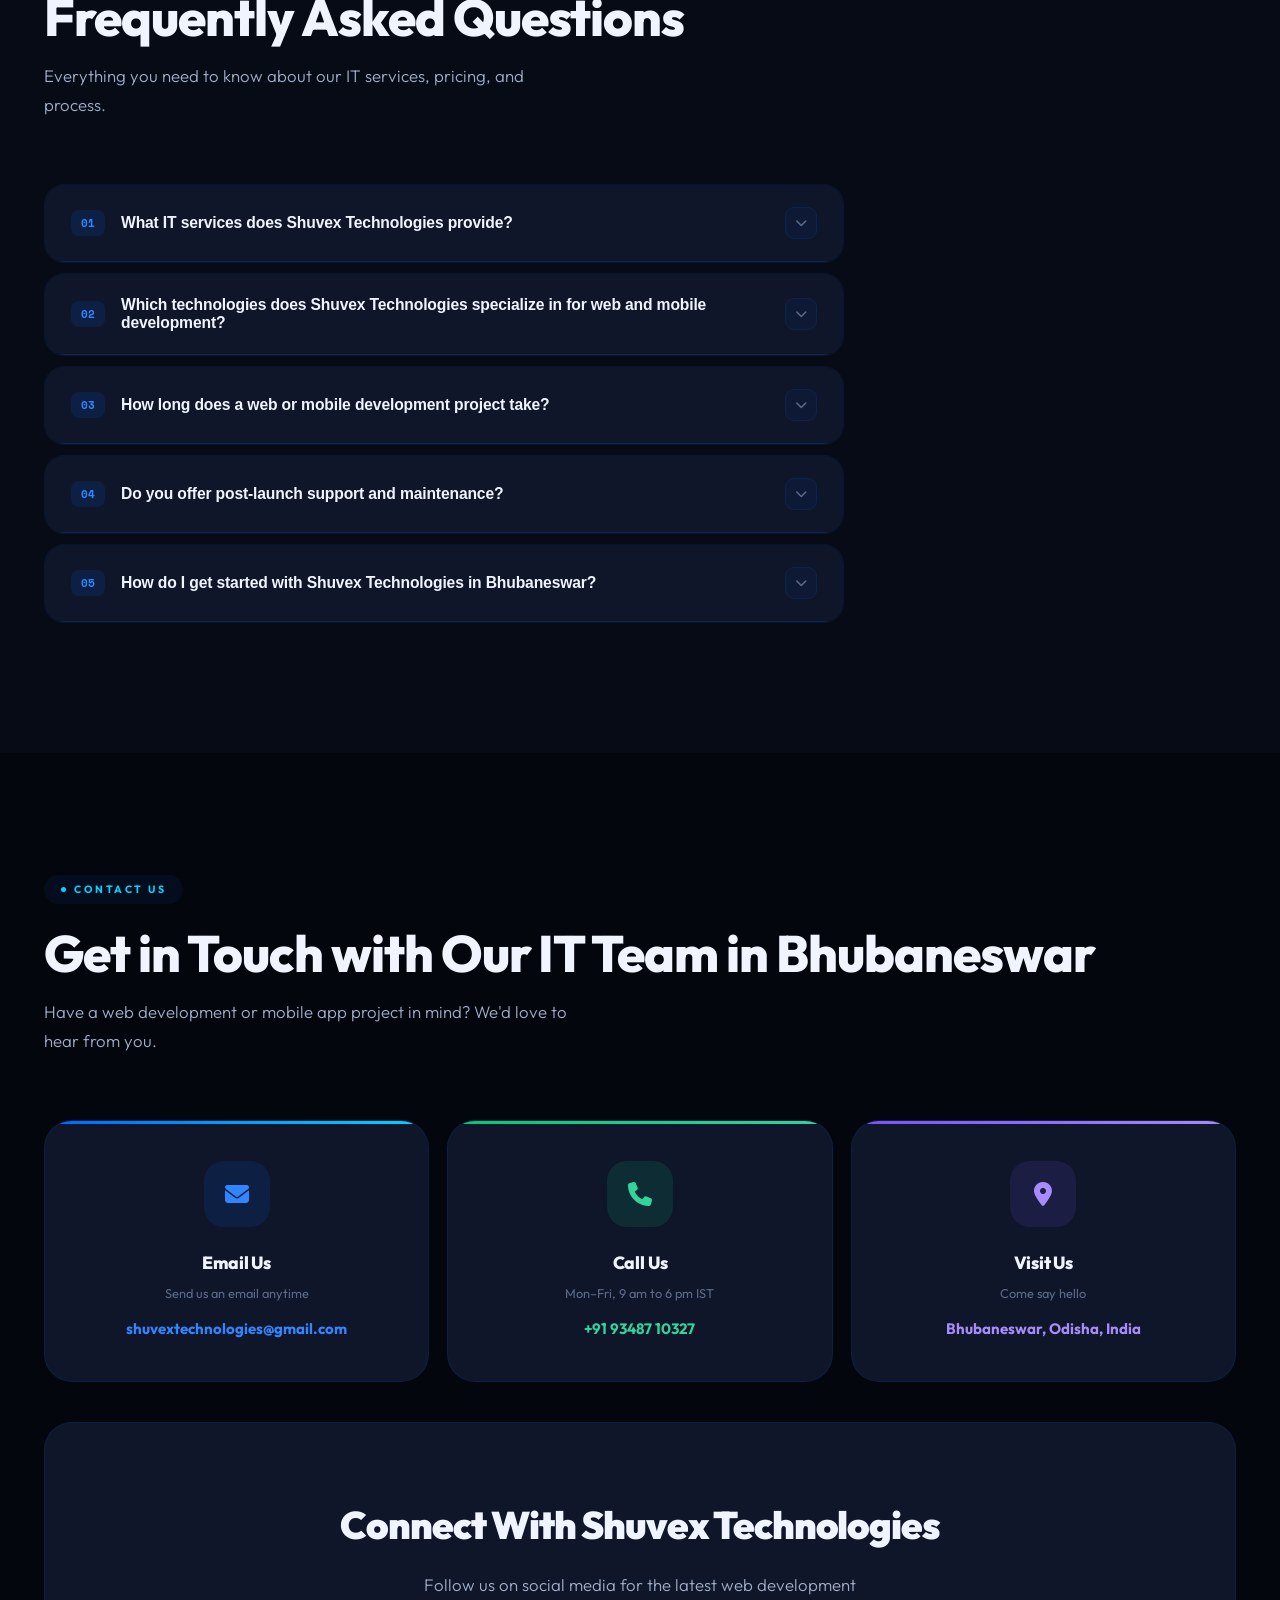
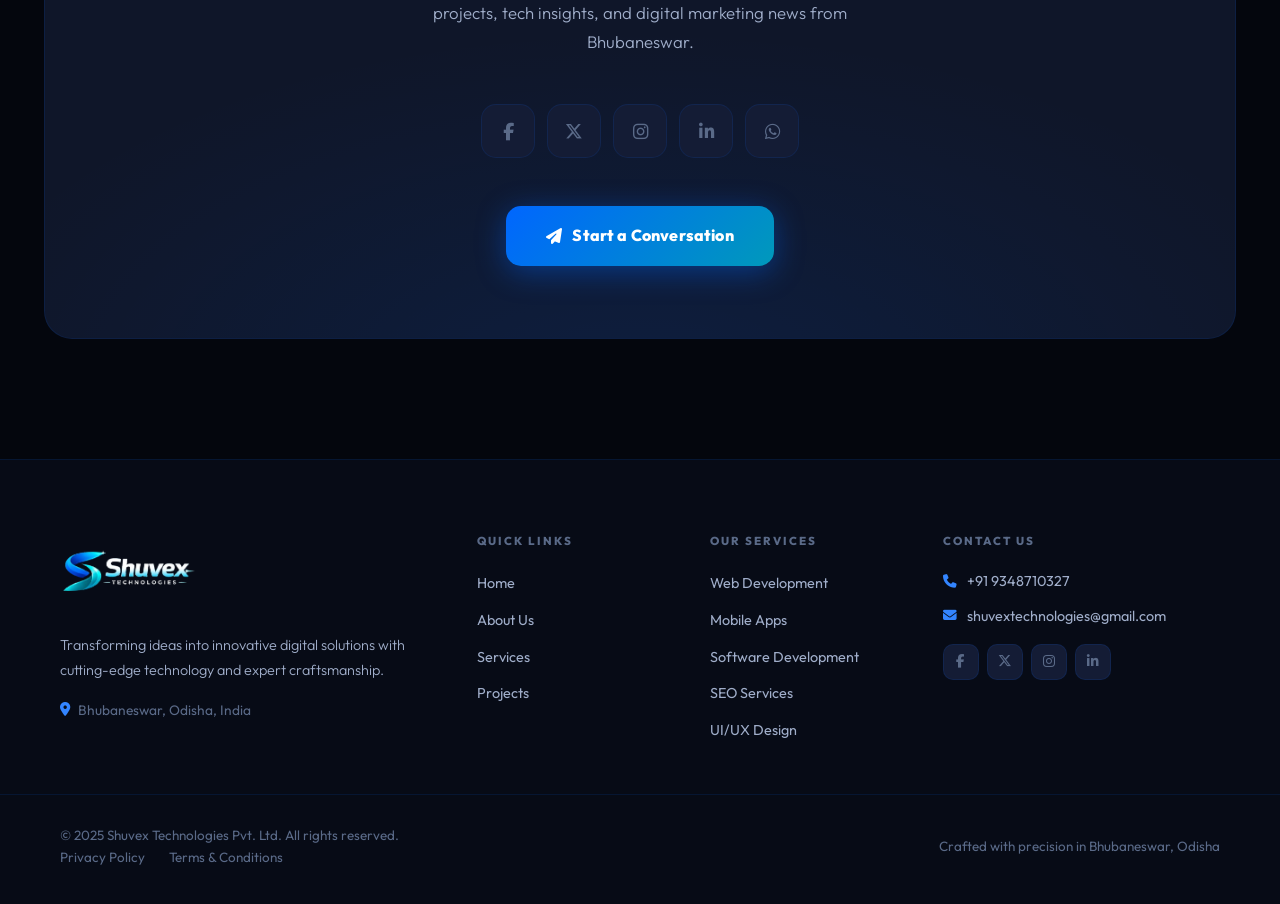
==== commit 0892ecf1: "Remove Google site verification from index.html Removed Google site verification meta tag." ====
--- a/index.html
+++ b/index.html
@@ -11,9 +11,9 @@
        ▸ Replace YOUR_DOMAIN with your actual domain
          e.g. https://www.shuvextechnologies.com
   ═══════════════════════════════════════════════ -->
-  <link rel="canonical" href="https://ShuvexTechnologies.netlify.app/" />
-  <link rel="alternate" hreflang="en-IN" href="https://ShuvexTechnologies.netlify.app/" />
-  <link rel="alternate" hreflang="x-default" href="https://ShuvexTechnologies.netlify.app/" />
+  <link rel="canonical" href="https://shuvex-technologies.netlify.app/" />
+  <link rel="alternate" hreflang="en-IN" href="https://shuvex-technologies.netlify.app/" />
+  <link rel="alternate" hreflang="x-default" href="https://shuvex-technologies.netlify.app/" />
 
   <!-- ═══════════════════════════════════════════════
        PRIMARY META TAGS
@@ -48,11 +48,11 @@
   ═══════════════════════════════════════════════ -->
   <meta property="og:type" content="website" />
   <meta property="og:site_name" content="Shuvex Technologies" />
-  <meta property="og:url" content="https://ShuvexTechnologies.netlify.app/" />
+  <meta property="og:url" content="https://shuvex-technologies.netlify.app/" />
   <meta property="og:title" content="Shuvex Technologies | Web & Mobile App Development — Bhubaneswar" />
   <meta property="og:description" content="Transform your business with cutting-edge digital solutions. Web development, mobile apps, custom software & SEO by Bhubaneswar's top IT company. 100+ projects delivered." />
-  <meta property="og:image" content="https://ShuvexTechnologies.netlify.app/shuvex_2.webp" />
-  <meta property="og:image:secure_url" content="https://ShuvexTechnologies.netlify.app/shuvex_2.webp" />
+  <meta property="og:image" content="https://shuvex-technologies.netlify.app/shuvex_2.webp" />
+  <meta property="og:image:secure_url" content="https://shuvex-technologies.netlify.app/shuvex_2.webp" />
   <meta property="og:image:width" content="1200" />
   <meta property="og:image:height" content="630" />
   <meta property="og:image:alt" content="Shuvex Technologies – IT Company in Bhubaneswar, Odisha" />
@@ -67,7 +67,7 @@
   <meta name="twitter:creator" content="@shuvextech" />
   <meta name="twitter:title" content="Shuvex Technologies | Web & Mobile App Development — Bhubaneswar" />
   <meta name="twitter:description" content="Bhubaneswar's premier IT company. Web development, mobile apps, custom software & SEO. 100+ projects, 50+ clients. Call +91-9348710327." />
-<meta name="twitter:image" content="https://ShuvexTechnologies.netlify.app/shuvex_2.webp" />
+<meta name="twitter:image" content="https://shuvex-technologies.netlify.app/shuvex_2.webp" />
   <meta name="twitter:image:alt" content="Shuvex Technologies Logo and Banner" />
 
   <!-- ═══════════════════════════════════════════════
@@ -78,17 +78,17 @@
   {
     "@context": "https://schema.org",
     "@type": "Organization",
-    "@id": "https://shuvextechnologies.netlify.app/#organization",
+    "@id": "https://shuvex-technologies.netlify.app/#organization",
     "name": "Shuvex Technologies",
     "legalName": "Shuvex Technologies Private Limited",
-    "url": "https://shuvextechnologies.netlify.app/",
+    "url": "https://shuvex-technologies.netlify.app/",
     "logo": {
       "@type": "ImageObject",
-      "url": "https://ShuvexTechnologies.netlify.app/shuvex_2.webp",
+      "url": "https://shuvex-technologies.netlify.app/shuvex_2.webp",
       "width": 200,
       "height": 60
     },
-    "image": "https://ShuvexTechnologies.netlify.app/shuvex_2.webp",
+    "image": "https://shuvex-technologies.netlify.app/shuvex_2.webp",
     "description": "Leading IT company in Bhubaneswar providing web development, mobile app development, custom software solutions, and SEO services across Odisha and India.",
     "email": "shuvextechnologies@gmail.com",
     "telephone": "+91-9348710327",
@@ -131,10 +131,10 @@
   {
     "@context": "https://schema.org",
     "@type": "LocalBusiness",
-    "@id": "https://ShuvexTechnologies.netlify.app/#localbusiness",
+    "@id": "https://shuvex-technologies.netlify.app/#localbusiness",
     "name": "Shuvex Technologies",
-    "image": "https://ShuvexTechnologies.netlify.app/og-image.jpg",
-    "url": "https://ShuvexTechnologies.netlify.app/",
+    "image": "https://shuvex-technologies.netlify.app/og-image.jpg",
+    "url": "https://shuvex-technologies.netlify.app/",
     "telephone": "+91-9348710327",
     "email": "shuvextechnologies@gmail.com",
     "priceRange": "$$",
@@ -161,7 +161,7 @@
       }
     ],
     "hasMap": "https://maps.google.com/?q=Bhubaneswar,Odisha,India",
-    "parentOrganization": { "@id": "https://ShuvexTechnologies.netlify.app/#organization" }
+    "parentOrganization": { "@id": "https://shuvex-technologies.netlify.app/#organization" }
   }
   </script>
 
@@ -172,16 +172,16 @@
   {
     "@context": "https://schema.org",
     "@type": "WebSite",
-    "@id": "https://ShuvexTechnologies.netlify.app/#website",
-    "url": "https://ShuvexTechnologies.netlify.app/",
+    "@id": "https://shuvex-technologies.netlify.app/#website",
+    "url": "https://shuvex-technologies.netlify.app/",
     "name": "Shuvex Technologies",
     "description": "Web development, mobile apps and SEO company in Bhubaneswar, Odisha",
-    "publisher": { "@id": "https://ShuvexTechnologies.netlify.app/#organization" },
+    "publisher": { "@id": "https://shuvex-technologies.netlify.app/#organization" },
     "potentialAction": {
       "@type": "SearchAction",
       "target": {
         "@type": "EntryPoint",
-        "urlTemplate": "https://ShuvexTechnologies.netlify.app/search?q={search_term_string}"
+        "urlTemplate": "https://shuvex-technologies.netlify.app/search?q={search_term_string}"
       },
       "query-input": "required name=search_term_string"
     }
@@ -195,17 +195,17 @@
   {
     "@context": "https://schema.org",
     "@type": "WebPage",
-    "@id": "https://ShuvexTechnologies.netlify.app/#webpage",
-    "url": "https://ShuvexTechnologies.netlify.app/",
+    "@id": "https://shuvex-technologies.netlify.app/#webpage",
+    "url": "https://shuvex-technologies.netlify.app/",
     "name": "Shuvex Technologies | Web & Mobile App Development — Bhubaneswar, Odisha",
     "description": "Shuvex Technologies – Bhubaneswar's leading IT company. Expert web development, mobile apps, custom software & SEO.",
-    "isPartOf": { "@id": "https://ShuvexTechnologies.netlify.app/#website" },
-    "about": { "@id": "https://ShuvexTechnologies.netlify.app/#organization" },
+    "isPartOf": { "@id": "https://shuvex-technologies.netlify.app/#website" },
+    "about": { "@id": "https://shuvex-technologies.netlify.app/#organization" },
     "primaryImageOfPage": {
       "@type": "ImageObject",
-      "url": "https://ShuvexTechnologies.netlify.app/og-image.jpg"
+      "url": "https://shuvex-technologies.netlify.app/og-image.jpg"
     },
-    "breadcrumb": { "@id": "https://ShuvexTechnologies.netlify.app/#breadcrumb" },
+    "breadcrumb": { "@id": "https://shuvex-technologies.netlify.app/#breadcrumb" },
     "inLanguage": "en-IN",
     "dateModified": "2025-01-01"
   }
@@ -218,13 +218,13 @@
   {
     "@context": "https://schema.org",
     "@type": "BreadcrumbList",
-    "@id": "https://ShuvexTechnologies.netlify.app/#breadcrumb",
+    "@id": "https://shuvex-technologies.netlify.app/#breadcrumb",
     "itemListElement": [
       {
         "@type": "ListItem",
         "position": 1,
         "name": "Home",
-        "item": "https://ShuvexTechnologies.netlify.app/"
+        "item": "https://shuvex-technologies.netlify.app/"
       }
     ]
   }
@@ -246,10 +246,10 @@
           "@type": "Service",
           "name": "Web Design & Development",
           "description": "Modern, responsive websites using React, Next.js and cutting-edge technologies. Fast, accessible, SEO-optimised web development in Bhubaneswar.",
-          "provider": { "@id": "https://ShuvexTechnologies.netlify.app/#organization" },
+          "provider": { "@id": "https://shuvex-technologies.netlify.app/#organization" },
           "areaServed": "Bhubaneswar, Odisha, India",
           "serviceType": "Web Development",
-          "url": "https://ShuvexTechnologies.netlify.app/service.html#web-development"
+          "url": "https://shuvex-technologies.netlify.app/service.html#web-development"
         }
       },
       {
@@ -259,10 +259,10 @@
           "@type": "Service",
           "name": "Mobile App Development",
           "description": "Cross-platform iOS and Android apps built with React Native and Flutter for Odisha businesses.",
-          "provider": { "@id": "https://ShuvexTechnologies.netlify.app/#organization" },
+          "provider": { "@id": "https://shuvex-technologies.netlify.app/#organization" },
           "areaServed": "Bhubaneswar, Odisha, India",
           "serviceType": "Mobile Application Development",
-          "url": "https://ShuvexTechnologies.netlify.app/service.html#mobile-development"
+          "url": "https://shuvex-technologies.netlify.app/service.html#mobile-development"
         }
       },
       {
@@ -272,10 +272,10 @@
           "@type": "Service",
           "name": "Custom Software Development",
           "description": "Tailored enterprise software using Python, Java, .NET and AI/ML technologies.",
-          "provider": { "@id": "https://ShuvexTechnologies.netlify.app/#organization" },
+          "provider": { "@id": "https://shuvex-technologies.netlify.app/#organization" },
           "areaServed": "Bhubaneswar, Odisha, India",
           "serviceType": "Software Development",
-          "url": "https://ShuvexTechnologies.netlify.app/service.html#software"
+          "url": "https://shuvex-technologies.netlify.app/service.html#software"
         }
       },
       {
@@ -285,10 +285,10 @@
           "@type": "Service",
           "name": "SEO & Digital Marketing",
           "description": "Result-driven SEO services to boost Google rankings and online visibility for businesses in Odisha and India.",
-          "provider": { "@id": "https://ShuvexTechnologies.netlify.app/#organization" },
+          "provider": { "@id": "https://shuvex-technologies.netlify.app/#organization" },
           "areaServed": "Bhubaneswar, Odisha, India",
           "serviceType": "SEO & Digital Marketing",
-          "url": "https://ShuvexTechnologies.netlify.app/service.html#seo"
+          "url": "https://shuvex-technologies.netlify.app/service.html#seo"
         }
       }
     ]
@@ -304,10 +304,10 @@
     "@type": "SiteNavigationElement",
     "name": ["About", "Services", "Projects", "Contact"],
     "url": [
-      "https://ShuvexTechnologies.netlify.app/about.html",
-      "https://ShuvexTechnologies.netlify.app/service.html",
-      "https://ShuvexTechnologies.netlify.app/project.html",
-      "https://ShuvexTechnologies.netlify.app/#contact"
+      "https://shuvex-technologies.netlify.app/about.html",
+      "https://shuvex-technologies.netlify.app/service.html",
+      "https://shuvex-technologies.netlify.app/project.html",
+      "https://shuvex-technologies.netlify.app/#contact"
     ]
   }
   </script>
@@ -381,8 +381,8 @@
           "@type": "Person",
           "name": "Swapnajit Sahoo",
           "jobTitle": "Graphic Designer & Brand Identity Specialist",
-          "worksFor": { "@id": "https://ShuvexTechnologies.netlify.app/#organization" },
-          "image": "https://ShuvexTechnologies.netlify.app/team1.webp",
+          "worksFor": { "@id": "https://shuvex-technologies.netlify.app/#organization" },
+          "image": "https://shuvex-technologies.netlify.app/team1.webp",
           "url": "https://jeet-portfolio-beta.vercel.app/"
         }
       },
@@ -393,8 +393,8 @@
           "@type": "Person",
           "name": "Shuvendu Panda",
           "jobTitle": "Co-Founder, Full Stack Developer & UI/UX Designer",
-          "worksFor": { "@id": "https://ShuvexTechnologies.netlify.app/#organization" },
-          "image": "https://ShuvexTechnologies.netlify.app/team2.webp",
+          "worksFor": { "@id": "https://shuvex-technologies.netlify.app/#organization" },
+          "image": "https://shuvex-technologies.netlify.app/team2.webp",
           "url": "https://shuvendupanda.netlify.app/"
         }
       },
@@ -405,8 +405,8 @@
           "@type": "Person",
           "name": "Subhasis Biswal",
           "jobTitle": "Lead Developer & Communication Manager",
-          "worksFor": { "@id": "https://ShuvexTechnologies.netlify.app/#organization" },
-          "image": "https://ShuvexTechnologies.netlify.app/team3.webp",
+          "worksFor": { "@id": "https://shuvex-technologies.netlify.app/#organization" },
+          "image": "https://shuvex-technologies.netlify.app/team3.webp",
           "url": "https://portfolio-ntfc.onrender.com"
         }
       }
@@ -448,7 +448,7 @@
   <link rel="icon" type="image/png" sizes="16x16" href="/favicon-16x16.png" />
   <link rel="apple-touch-icon" sizes="180x180" href="/apple-touch-icon.png" />
   <link rel="manifest" href="/site.webmanifest" />
-  <meta name="google-site-verification" content="8ImAPrKXrOBI7qUty3QtmdpEmIDinT5_DO94MRnC_GY" />
+ 
 </head>
 
 <body>
@@ -1060,4 +1060,4 @@
 </script>
 <script src="index.js" defer></script>
 </body>
-</html>+</html>
